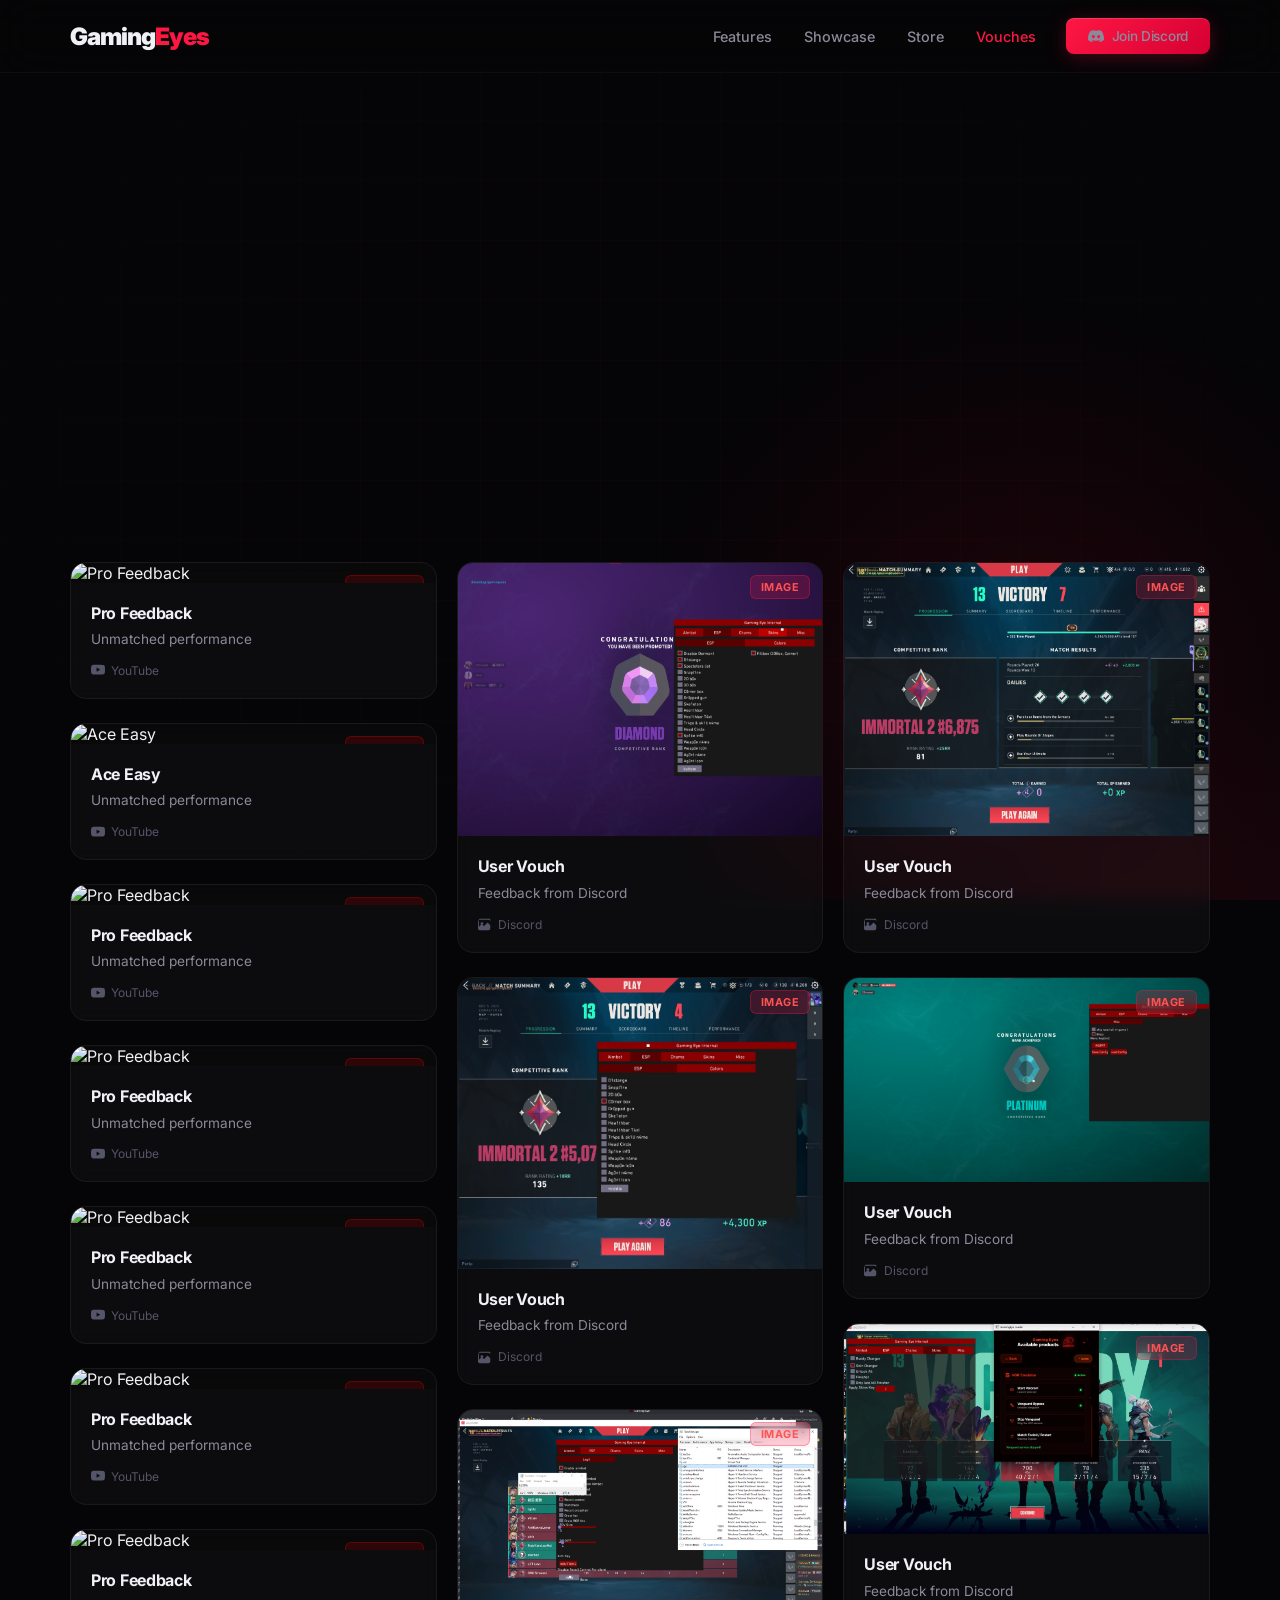
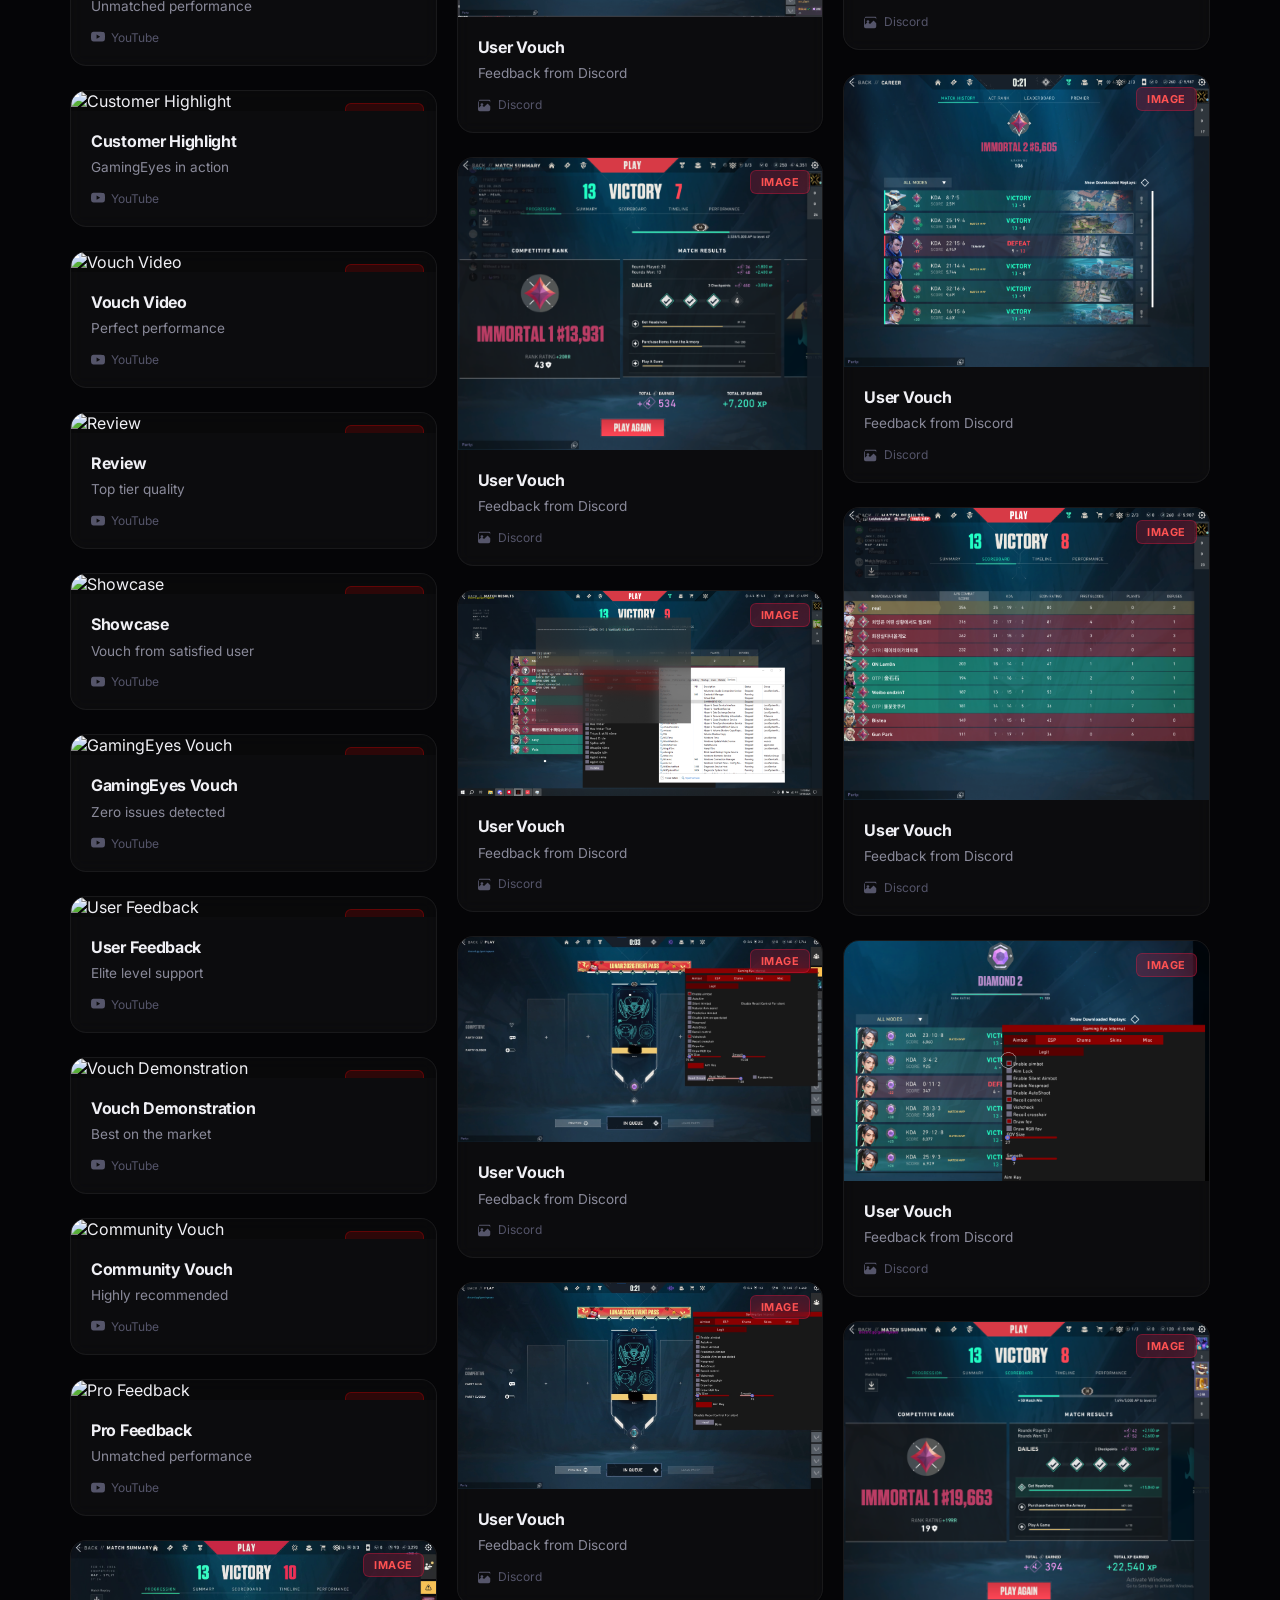
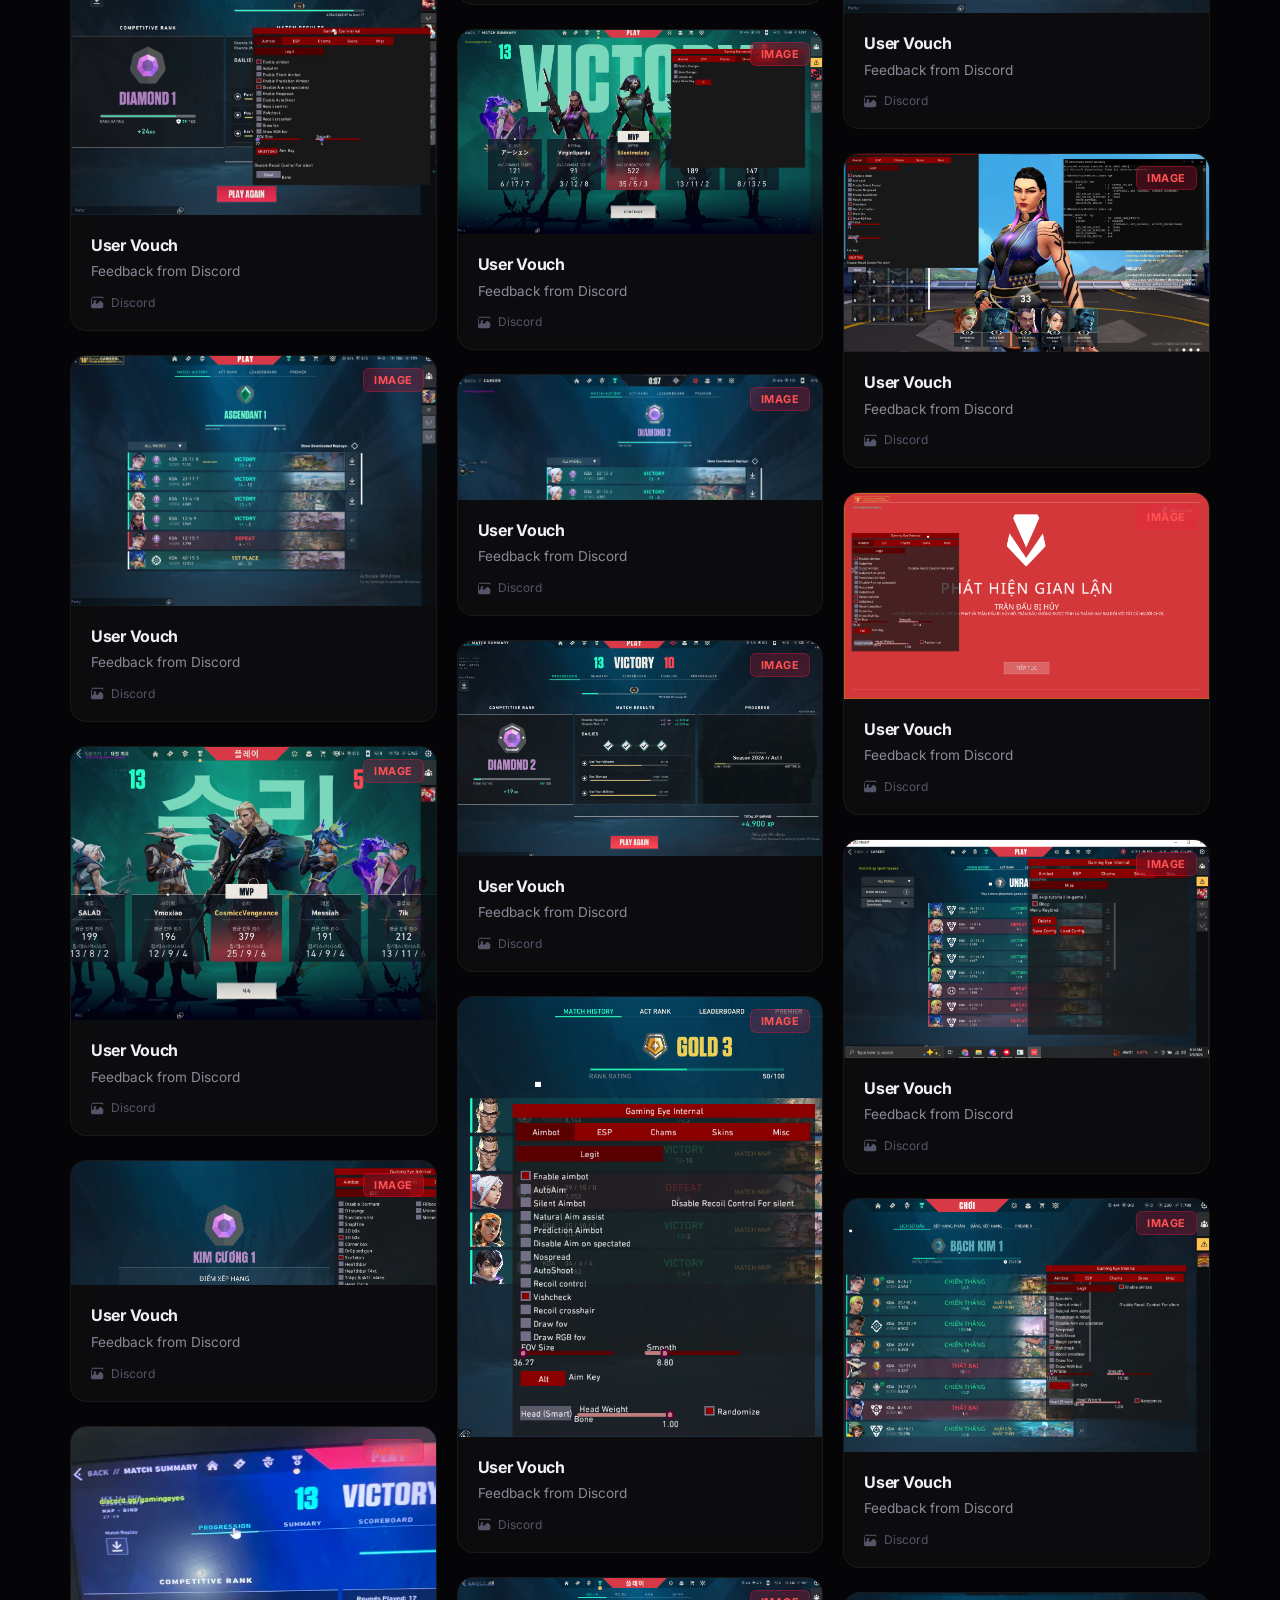
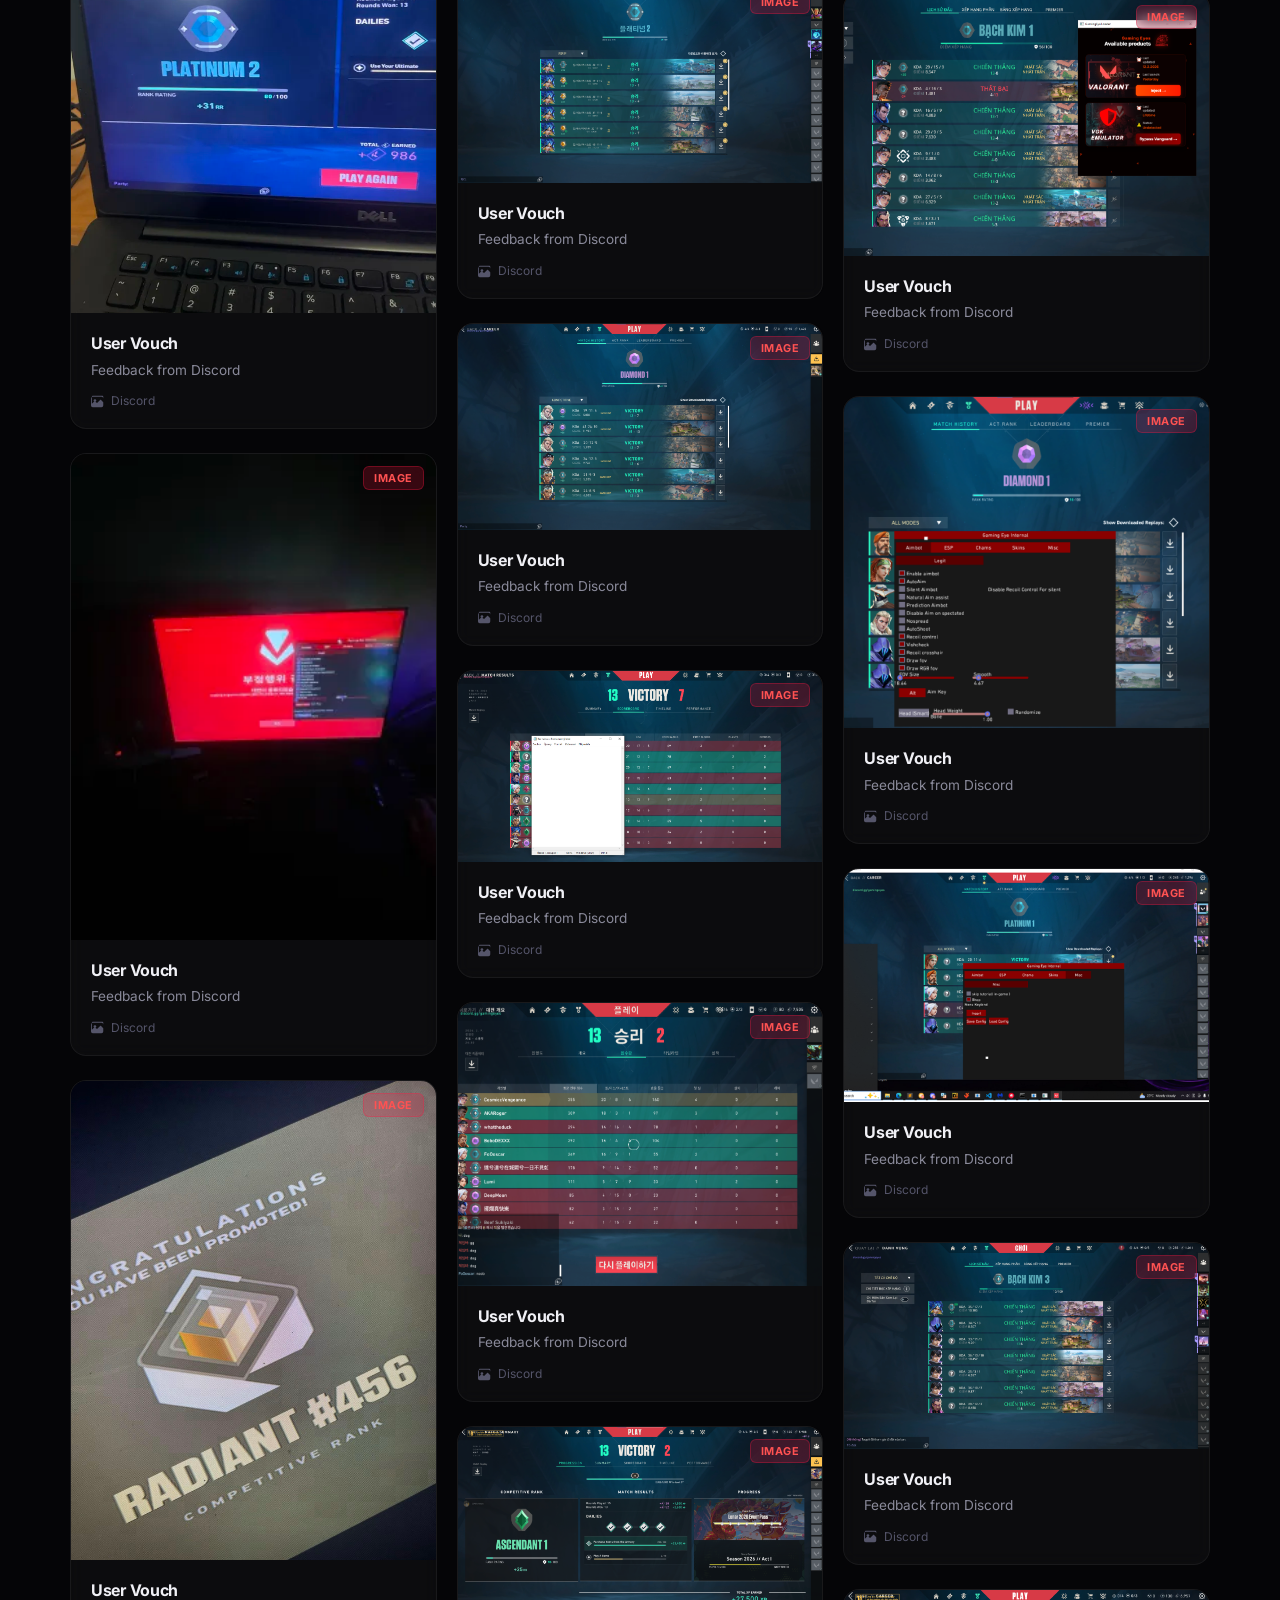
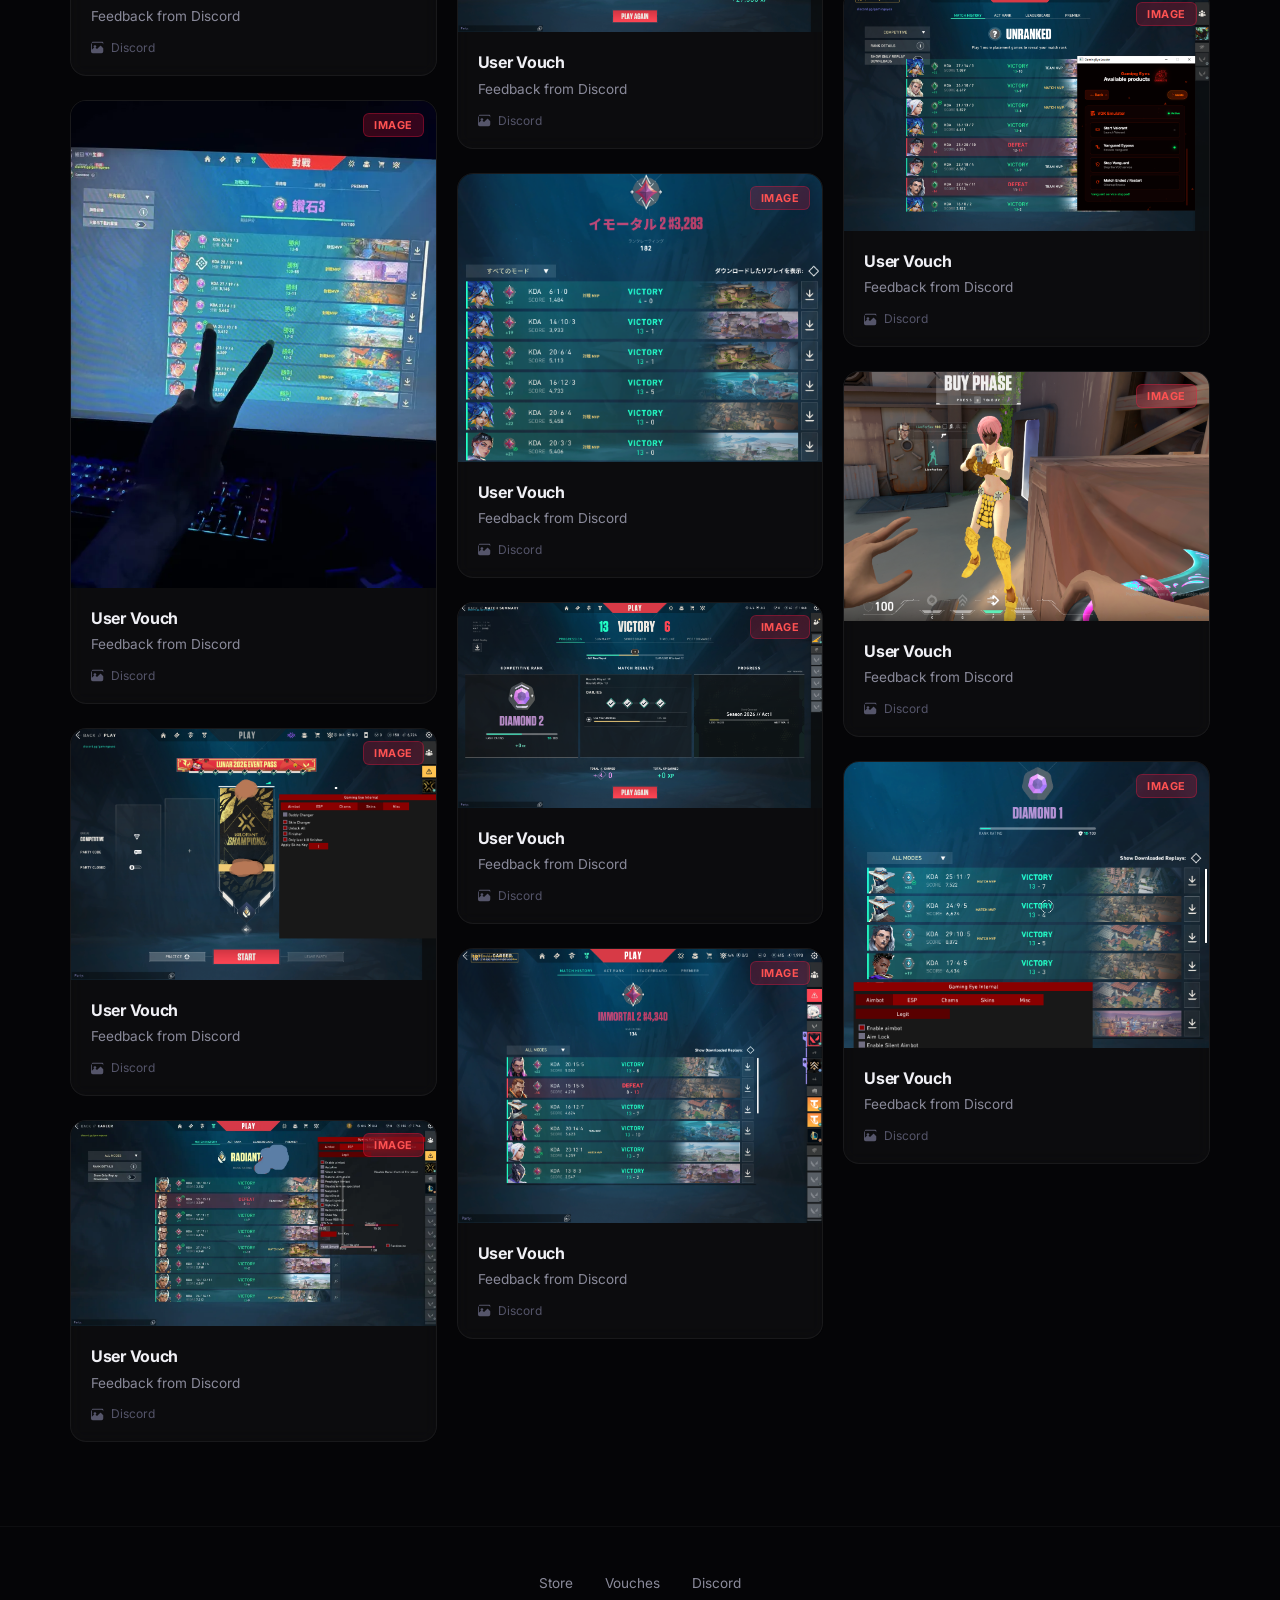
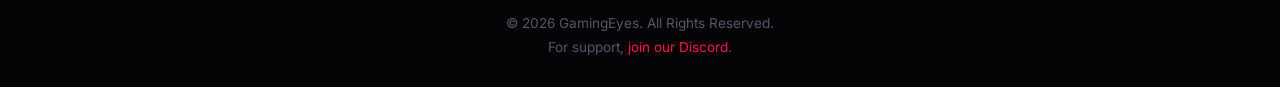
==== vouches/index.html @ ad7b8a0e "s" ====
<!DOCTYPE html>
<html lang="en">
<head>
    <meta charset="UTF-8">
    <meta name="viewport" content="width=device-width, initial-scale=1.0">
    <title>GamingEyes - Vouches & Testimonials</title>
    <meta name="description" content="Real testimonials and vouches from GamingEyes users. See proof from our satisfied community.">
    <link rel="preconnect" href="https://fonts.googleapis.com">
    <link rel="preconnect" href="https://fonts.gstatic.com" crossorigin>
    <link href="https://fonts.googleapis.com/css2?family=Inter:wght@400;500;600;700;800;900&family=JetBrains+Mono:wght@400;700&display=swap" rel="stylesheet">
    <style>
        :root {
            --bg-color: #050507;
            --surface-color: rgba(255, 255, 255, 0.03);
            --surface-solid: #0c0c10;
            --border-color: rgba(255, 30, 60, 0.12);
            --primary-red: #FF1744;
            --primary-red-light: #FF5252;
            --glow-red: rgba(255, 23, 68, 0.3);
            --glow-red-soft: rgba(255, 23, 68, 0.12);
            --grid-red: rgba(255, 23, 68, 0.04);
            --text-color: #F0F0F5;
            --text-muted: #8A8A9A;
            --text-dim: #55556A;
            --font-heading: 'Inter', sans-serif;
            --font-body: 'Inter', sans-serif;
            --font-mono: 'JetBrains Mono', monospace;
        }

        * { margin: 0; padding: 0; box-sizing: border-box; }
        html { scroll-behavior: smooth; }
        body {
            font-family: var(--font-body);
            background-color: var(--bg-color);
            color: var(--text-color);
            overflow-x: hidden;
            position: relative;
            cursor: none;
            -webkit-font-smoothing: antialiased;
        }
        a, button, .btn, .tab-btn { cursor: none; }

        /* ─── Backgrounds ─── */
        .aurora-background {
            position: fixed; top: 0; left: 0; width: 100%; height: 100%;
            z-index: -4; overflow: hidden;
        }
        .aurora-background::before {
            content: ''; position: absolute; width: 120vmax; height: 120vmax;
            top: 50%; left: 50%;
            background: radial-gradient(circle, var(--glow-red) 0%, transparent 50%);
            border-radius: 50%;
            animation: move-aurora 50s cubic-bezier(0.45, 0, 0.55, 1) infinite alternate;
            opacity: 0.5;
        }
        .aurora-background::after {
            content: ''; position: absolute; width: 80vmax; height: 80vmax;
            top: 20%; right: -20%;
            background: radial-gradient(circle, rgba(180, 0, 30, 0.15) 0%, transparent 55%);
            border-radius: 50%;
            animation: move-aurora-2 60s cubic-bezier(0.45, 0, 0.55, 1) infinite alternate-reverse;
        }
        @keyframes move-aurora {
            0% { transform: translate(-30%, -70%) scale(1.1); }
            50% { transform: translate(-70%, -30%) scale(1); }
            100% { transform: translate(-40%, -80%) scale(1.2); }
        }
        @keyframes move-aurora-2 {
            0% { transform: translate(10%, -20%) scale(1); }
            50% { transform: translate(-20%, 10%) scale(1.15); }
            100% { transform: translate(5%, -30%) scale(0.95); }
        }
        .grid-background {
            position: fixed; top: 0; left: 0; width: 100%; height: 100%;
            z-index: -3;
            background-image:
                linear-gradient(to right, var(--grid-red) 1px, transparent 1px),
                linear-gradient(to bottom, var(--grid-red) 1px, transparent 1px);
            background-size: 60px 60px;
            mask-image: radial-gradient(ellipse 70% 70% at 50% 50%, black 30%, transparent 100%);
            -webkit-mask-image: radial-gradient(ellipse 70% 70% at 50% 50%, black 30%, transparent 100%);
        }
        #cursor-canvas {
            position: fixed; top: 0; left: 0; width: 100%; height: 100%;
            z-index: 30000; pointer-events: none;
        }

        /* ─── Layout ─── */
        .container { width: 90%; max-width: 1140px; margin: 0 auto; position: relative; z-index: 2; }
        .section { padding: 80px 0; }
        .animate-on-scroll { opacity: 0; transform: translateY(25px); transition: opacity 0.6s ease, transform 0.6s ease; }
        .animate-on-scroll.is-visible { opacity: 1; transform: translateY(0); }

        /* ─── Buttons ─── */
        .btn {
            display: inline-flex; align-items: center; gap: 8px;
            padding: 13px 32px; border-radius: 10px; font-weight: 700;
            text-decoration: none; transition: all 0.3s cubic-bezier(0.25, 0.8, 0.25, 1);
            border: none; font-size: 0.95rem; font-family: var(--font-heading);
            letter-spacing: -0.3px;
            position: relative; z-index: 10;
        }
        .btn-primary {
            background: linear-gradient(135deg, var(--primary-red) 0%, #D50032 100%);
            color: #fff;
            box-shadow: 0 4px 20px rgba(255, 23, 68, 0.25), inset 0 1px 0 rgba(255,255,255,0.15);
        }
        .btn-primary:hover {
            transform: translateY(-2px);
            box-shadow: 0 8px 35px rgba(255, 23, 68, 0.4), inset 0 1px 0 rgba(255,255,255,0.15);
        }

        /* ─── Header ─── */
        .main-header {
            padding: 18px 0; position: sticky; top: 0; width: 100%; z-index: 1001;
            background: rgba(5, 5, 7, 0.6);
            backdrop-filter: blur(20px); -webkit-backdrop-filter: blur(20px);
            border-bottom: 1px solid rgba(255, 255, 255, 0.04);
        }
        .main-header .container { display: flex; justify-content: space-between; align-items: center; }
        .logo {
            font-family: var(--font-heading); font-size: 1.5rem; font-weight: 900;
            text-decoration: none; color: var(--text-color); letter-spacing: -1px;
            position: relative;
        }
        .logo span.accent { color: var(--primary-red); }
        .logo .glitch-overlay {
            position: absolute; top: 0; left: 0;
            text-shadow: -2px 0 var(--primary-red), 2px 0 #FF6B6B;
            clip-path: inset(50% 0 50% 0);
            animation: glitch 4s infinite linear alternate-reverse;
        }
        @keyframes glitch {
            0%, 100% { clip-path: inset(50% 0 50% 0); }
            5% { clip-path: inset(10% 0 85% 0); }
            10% { clip-path: inset(70% 0 10% 0); }
            15% { clip-path: inset(90% 0 5% 0); }
            20% { clip-path: inset(40% 0 40% 0); }
            25% { clip-path: inset(50% 0 50% 0); }
        }
        .main-nav { display: flex; align-items: center; gap: 0.25rem; }
        .main-nav a {
            color: var(--text-muted); text-decoration: none; font-weight: 500;
            transition: color 0.25s; padding: 8px 14px; border-radius: 8px;
            font-size: 0.9rem;
        }
        .main-nav a:hover { color: var(--text-color); }
        .main-nav a.active { color: var(--primary-red); }
        .main-nav .btn-primary { margin-left: 0.75rem; padding: 10px 22px; font-size: 0.85rem; }

        /* ─── Page Hero ─── */
        .page-hero {
            text-align: center; padding: 120px 0 40px 0;
        }
        .page-hero h1 {
            font-family: var(--font-heading);
            font-size: clamp(2.2rem, 5vw, 3.5rem);
            font-weight: 900; letter-spacing: -2px; margin-bottom: 1rem;
        }
        .page-hero h1 .gradient-text {
            background: linear-gradient(135deg, #FF1744 0%, #FF6B6B 40%, #FF1744 80%);
            -webkit-background-clip: text; background-clip: text;
            -webkit-text-fill-color: transparent;
            background-size: 200% auto;
            animation: gradient-shift 4s ease infinite;
        }
        @keyframes gradient-shift {
            0%, 100% { background-position: 0% center; }
            50% { background-position: 100% center; }
        }
        .page-hero p { color: var(--text-muted); font-size: 1.1rem; max-width: 500px; margin: 0 auto; line-height: 1.7; }

        .vouch-stats {
            display: flex; justify-content: center; gap: 3rem; margin-top: 2.5rem;
        }
        .vouch-stat {
            text-align: center;
        }
        .vouch-stat .number {
            font-family: var(--font-heading); font-size: 2rem; font-weight: 900;
            background: linear-gradient(135deg, var(--primary-red), var(--primary-red-light));
            -webkit-background-clip: text; background-clip: text;
            -webkit-text-fill-color: transparent;
        }
        .vouch-stat .label { font-size: 0.8rem; color: var(--text-dim); text-transform: uppercase; letter-spacing: 1px; margin-top: 4px; }

        /* ─── Filter Tabs ─── */
        .filter-bar {
            display: flex; justify-content: center; gap: 0.5rem; margin-bottom: 3rem;
            flex-wrap: wrap;
        }
        .tab-btn {
            padding: 10px 24px; border-radius: 10px; border: 1px solid rgba(255, 255, 255, 0.06);
            background: var(--surface-color);
            color: var(--text-muted); font-weight: 600; font-size: 0.88rem;
            font-family: var(--font-heading); letter-spacing: -0.3px;
            transition: all 0.25s ease;
            backdrop-filter: blur(8px); -webkit-backdrop-filter: blur(8px);
        }
        .tab-btn:hover {
            border-color: rgba(255, 23, 68, 0.2);
            color: var(--text-color);
        }
        .tab-btn.active {
            background: rgba(255, 23, 68, 0.1);
            border-color: rgba(255, 23, 68, 0.35);
            color: var(--primary-red);
            box-shadow: 0 0 20px var(--glow-red-soft);
        }

        /* ─── Vouches Grid ─── */
        .vouches-grid {
            column-count: 3;
            column-gap: 1.25rem;
        }
        .vouch-card {
            break-inside: avoid;
            margin-bottom: 1.25rem;
            background: var(--surface-color);
            border: 1px solid rgba(255, 255, 255, 0.05);
            border-radius: 16px; overflow: hidden;
            backdrop-filter: blur(8px); -webkit-backdrop-filter: blur(8px);
            transition: all 0.35s ease;
            display: inline-block;
            width: 100%;
        }
        .vouch-card.hidden {
            display: none;
        }
        .vouch-card:hover {
            transform: translateY(-4px);
            border-color: rgba(255, 23, 68, 0.2);
            box-shadow: 0 20px 60px rgba(0, 0, 0, 0.4), 0 0 30px var(--glow-red-soft);
        }
        @keyframes card-in {
            from { opacity: 0; transform: translateY(20px) scale(0.97); }
            to { opacity: 1; transform: translateY(0) scale(1); }
        }

        .vouch-media {
            position: relative; overflow: hidden;
            background: rgba(0, 0, 0, 0.3);
        }
        .vouch-media img {
            width: 100%; height: auto; object-fit: cover; display: block;
            transition: transform 0.4s ease;
        }
        .vouch-card:hover .vouch-media img { transform: scale(1.05); }
        .vouch-media .play-overlay {
            position: absolute; top: 0; left: 0; right: 0; bottom: 0;
            display: flex; align-items: center; justify-content: center;
            background: rgba(0, 0, 0, 0.4); opacity: 0;
            transition: opacity 0.3s ease;
        }
        .vouch-card:hover .play-overlay { opacity: 1; }
        .play-overlay svg { width: 48px; height: 48px; fill: white; filter: drop-shadow(0 2px 8px rgba(0,0,0,0.5)); }
        .vouch-media iframe {
            width: 100%; aspect-ratio: 16 / 9; border: none; display: block;
        }

        .vouch-badge {
            position: absolute; top: 12px; right: 12px;
            padding: 4px 10px; border-radius: 6px;
            font-size: 0.68rem; font-weight: 700; text-transform: uppercase;
            letter-spacing: 0.5px;
            backdrop-filter: blur(8px); -webkit-backdrop-filter: blur(8px);
        }
        .vouch-badge.image-badge { background: rgba(255, 23, 68, 0.2); color: var(--primary-red-light); border: 1px solid rgba(255, 23, 68, 0.3); }
        .vouch-badge.video-badge { background: rgba(88, 101, 242, 0.2); color: #818CF8; border: 1px solid rgba(88, 101, 242, 0.3); }
        .vouch-badge.youtube-badge { background: rgba(255, 0, 0, 0.15); color: #FF4444; border: 1px solid rgba(255, 0, 0, 0.25); }

        .vouch-info {
            padding: 1.25rem;
        }
        .vouch-info h3 { font-family: var(--font-heading); font-size: 1rem; font-weight: 700; margin-bottom: 0.4rem; letter-spacing: -0.3px; }
        .vouch-info p { color: var(--text-muted); font-size: 0.85rem; line-height: 1.6; }
        .vouch-source {
            display: flex; align-items: center; gap: 6px; margin-top: 0.75rem;
            font-size: 0.75rem; color: var(--text-dim);
        }
        .vouch-source svg { width: 14px; height: 14px; }

        /* ─── Lightbox ─── */
        .lightbox {
            position: fixed; top: 0; left: 0; right: 0; bottom: 0;
            z-index: 20000; display: none; align-items: center; justify-content: center;
            background: rgba(0, 0, 0, 0.92);
            backdrop-filter: blur(20px); -webkit-backdrop-filter: blur(20px);
            animation: lightbox-in 0.3s ease;
        }
        .lightbox.active { display: flex; }
        @keyframes lightbox-in { from { opacity: 0; } to { opacity: 1; } }
        .lightbox-content {
            max-width: 90vw; max-height: 85vh; position: relative;
            border-radius: 12px; overflow: hidden;
            box-shadow: 0 30px 100px rgba(0, 0, 0, 0.6);
        }
        .lightbox-content img { max-width: 90vw; max-height: 85vh; object-fit: contain; display: block; }
        .lightbox-content iframe { width: 80vw; height: 45vw; max-height: 80vh; border: none; display: block; }
        .lightbox-close {
            position: fixed; top: 24px; right: 32px;
            width: 44px; height: 44px; border-radius: 50%;
            background: rgba(255, 255, 255, 0.08); border: 1px solid rgba(255, 255, 255, 0.1);
            display: flex; align-items: center; justify-content: center;
            transition: all 0.25s ease; z-index: 20001;
        }
        .lightbox-close:hover { background: rgba(255, 23, 68, 0.15); border-color: rgba(255, 23, 68, 0.3); }
        .lightbox-close svg { width: 18px; height: 18px; stroke: white; stroke-width: 2; fill: none; }

        /* ─── Footer ─── */
        .main-footer {
            padding: 3rem 0 2rem 0; text-align: center;
            border-top: 1px solid rgba(255, 255, 255, 0.04); margin-top: 60px;
        }
        .main-footer p { color: var(--text-dim); font-size: 0.85rem; }
        .main-footer a { color: var(--primary-red); text-decoration: none; transition: color 0.2s; }
        .main-footer a:hover { color: var(--primary-red-light); }
        .footer-links { display: flex; justify-content: center; gap: 2rem; margin-bottom: 1.5rem; }
        .footer-links a { color: var(--text-muted); font-size: 0.85rem; }

        /* ─── Responsive ─── */
        @media (max-width: 900px) {
            .vouches-grid { column-count: 2; }
        }
        @media (max-width: 640px) {
            body { cursor: auto; }
            a, button, .btn, .tab-btn { cursor: auto; }
            #cursor-canvas { display: none; }
            .vouches-grid { column-count: 1; }
            .main-nav { display: none; }
            .page-hero { padding: 80px 0 30px 0; }
            .vouch-stats { gap: 1.5rem; }
            .lightbox-content iframe { width: 95vw; height: 55vw; }
        }

        /* ─── Scroll Progress Bar ─── */
        .scroll-progress {
            position: fixed;
            top: 0; left: 0;
            width: 0%;
            height: 3px;
            background: linear-gradient(90deg, var(--primary-red), #FF6B6B, var(--primary-red));
            background-size: 200% 100%;
            animation: progress-glow 3s ease infinite;
            z-index: 10002;
            box-shadow: 0 0 15px var(--glow-red), 0 0 5px var(--primary-red);
            pointer-events: none;
        }
        @keyframes progress-glow {
            0%, 100% { background-position: 0% 50%; }
            50% { background-position: 100% 50%; }
        }
    </style>
</head>
<body>

    <div class="scroll-progress" id="scrollProgress"></div>

    <div class="aurora-background"></div>
    <div class="grid-background"></div>
    <canvas id="cursor-canvas"></canvas>

    <header class="main-header">
        <div class="container">
            <a href="/" class="logo">
                Gaming<span class="accent">Eyes</span>
                <span class="glitch-overlay">Gaming<span class="accent">Eyes</span></span>
            </a>
            <nav class="main-nav">
                <a href="/#features">Features</a>
                <a href="/#showcase">Showcase</a>
                <a href="/#store">Store</a>
                <a href="/vouches" class="active">Vouches</a>
                <a href="https://discord.gg/gamingeyes" target="_blank" class="btn btn-primary">
                    <svg xmlns="http://www.w3.org/2000/svg" width="16" height="16" fill="currentColor" viewBox="0 0 16 16"><path d="M13.545 2.907a13.2 13.2 0 0 0-3.257-1.011.05.05 0 0 0-.052.025c-.141.25-.297.577-.406.833a12.2 12.2 0 0 0-3.658 0 8 8 0 0 0-.412-.833.05.05 0 0 0-.052-.025c-1.125.194-2.22.534-3.257 1.011a.04.04 0 0 0-.021.018C.356 6.024-.213 9.047.066 12.032q.003.022.021.037a13.3 13.3 0 0 0 3.995 2.02.05.05 0 0 0 .056-.019q.463-.63.818-1.329a.05.05 0 0 0-.01-.059.05.05 0 0 0-.018-.011 8.8 8.8 0 0 1-1.248-.595.05.05 0 0 1-.02-.066.05.05 0 0 1 .015-.019c.084-.063.168-.129.248-.195a.05.05 0 0 1 .051-.007c2.619 1.196 5.454 1.196 8.041 0a.05.05 0 0 1 .053.007c.08.066.164.132.248.195a.05.05 0 0 1-.004.085 8.3 8.3 0 0 1-1.249.594.05.05 0 0 0-.03.03.05.05 0 0 0 .003.041c.24.465.515.909.817 1.329a.05.05 0 0 0 .056.019 13.2 13.2 0 0 0 4.001-2.02.05.05 0 0 0 .021-.037c.334-3.451-.559-6.449-2.366-9.106a.03.03 0 0 0-.02-.019m-8.198 7.307c-.789 0-1.438-.724-1.438-1.612s.637-1.613 1.438-1.613c.807 0 1.45.73 1.438 1.613 0 .888-.637 1.612-1.438 1.612m5.316 0c-.788 0-1.438-.724-1.438-1.612s.637-1.613 1.438-1.613c.807 0 1.451.73 1.438 1.613 0 .888-.631 1.612-1.438 1.612"/></svg>
                    Join Discord
                </a>
            </nav>
        </div>
    </header>

    <main>
        <div class="container">
            <!-- PAGE HERO -->
            <section class="page-hero animate-on-scroll">
                <h1>Real <span class="gradient-text">Vouches</span></h1>
                <p>Don't just take our word for it. See what our users are saying — real proof from real players.</p>
                <div class="vouch-stats">
                    <div class="vouch-stat">
                        <div class="number" id="vouchCount">0</div>
                        <div class="label">Total Vouches</div>
                    </div>
                    <div class="vouch-stat">
                        <div class="number">⭐ 5.0</div>
                        <div class="label">Rating</div>
                    </div>
                    <div class="vouch-stat">
                        <div class="number">100%</div>
                        <div class="label">Satisfaction</div>
                    </div>
                </div>
            </section>

            <!-- FILTER TABS -->
            <div class="filter-bar animate-on-scroll">
                <button class="tab-btn active" data-filter="all">All</button>
                <button class="tab-btn" data-filter="image">Images</button>
                <button class="tab-btn" data-filter="video">Videos</button>
            </div>

            <!-- VOUCHES GRID -->
            <div class="vouches-grid" id="vouchesGrid"></div>
        </div>
    </main>

    <!-- LIGHTBOX -->
    <div class="lightbox" id="lightbox">
        <button class="lightbox-close" id="lightboxClose">
            <svg viewBox="0 0 24 24"><line x1="18" y1="6" x2="6" y2="18"/><line x1="6" y1="6" x2="18" y2="18"/></svg>
        </button>
        <div class="lightbox-content" id="lightboxContent"></div>
    </div>

    <footer class="main-footer">
        <div class="container">
            <div class="footer-links">
                <a href="https://gamingeyes.sellhub.cx/" target="_blank">Store</a>
                <a href="/vouches">Vouches</a>
                <a href="https://discord.gg/gamingeyes" target="_blank">Discord</a>
            </div>
            <p>&copy; 2026 GamingEyes. All Rights Reserved.</p>
            <p style="margin-top: 0.5rem;">For support, <a href="https://discord.gg/gamingeyes" target="_blank">join our Discord</a>.</p>
        </div>
    </footer>

    <script src="https://cdnjs.cloudflare.com/ajax/libs/gsap/3.12.5/gsap.min.js"></script>
    <script src="https://cdnjs.cloudflare.com/ajax/libs/gsap/3.12.5/ScrollTrigger.min.js"></script>

    <script>
        // Clean URL: redirect /index.html to /
        if (window.location.pathname.endsWith('/index.html')) {
            window.location.replace(window.location.pathname.replace('/index.html', '/') + window.location.hash);
        }

        const VOUCHES = [
            // ── YouTube videos ──
               { type: "youtube", title: "Pro Feedback", description: "Unmatched performance", src: "xX0FHQZUcOg", source: "YouTube" },
               { type: "youtube", title: "Ace Easy", description: "Unmatched performance", src: "h_6STFMO2rs", source: "YouTube" },
               { type: "youtube", title: "Pro Feedback", description: "Unmatched performance", src: "d5j-fjiRFsc", source: "YouTube" },
               { type: "youtube", title: "Pro Feedback", description: "Unmatched performance", src: "eAiOyIje1CI", source: "YouTube" },
               { type: "youtube", title: "Pro Feedback", description: "Unmatched performance", src: "3kQPD5FCEzk", source: "YouTube" },
               { type: "youtube", title: "Pro Feedback", description: "Unmatched performance", src: "GGRKFEYVtiA", source: "YouTube" },
               { type: "youtube", title: "Pro Feedback", description: "Unmatched performance", src: "kdnKZKqHddA", source: "YouTube" },
            { type: "youtube", title: "Customer Highlight", description: "GamingEyes in action", src: "AE7Obn7p63k", source: "YouTube" },
            { type: "youtube", title: "Vouch Video", description: "Perfect performance", src: "pGijNXS3LeA", source: "YouTube" },
            { type: "youtube", title: "Review", description: "Top tier quality", src: "GCR1nKU7bQY", source: "YouTube" },
            { type: "youtube", title: "Showcase", description: "Vouch from satisfied user", src: "7UOpXCf5SZg", source: "YouTube" },
            { type: "youtube", title: "GamingEyes Vouch", description: "Zero issues detected", src: "rOnjRa49ggw", source: "YouTube" },
            { type: "youtube", title: "User Feedback", description: "Elite level support", src: "XaXhqx5GYUA", source: "YouTube" },
            { type: "youtube", title: "Vouch Demonstration", description: "Best on the market", src: "-B4ho8XggNA", source: "YouTube" },
            { type: "youtube", title: "Community Vouch", description: "Highly recommended", src: "ULgOASfnVyU", source: "YouTube" },
            { type: "youtube", title: "Pro Feedback", description: "Unmatched performance", src: "djHz3OYvXJ4", source: "YouTube" },

            // ── Images ──
            { type: "image", title: "User Vouch", description: "Feedback from Discord", src: "../images/0017.webp", source: "Discord" },
            { type: "image", title: "User Vouch", description: "Feedback from Discord", src: "../images/616528751_910075708345432_8567055646851269476_n.webp", source: "Discord" },
            { type: "image", title: "User Vouch", description: "Feedback from Discord", src: "../images/A0881FC7-1437-4B21-85DA-52E0991DDCC8.webp", source: "Discord" },
            { type: "image", title: "User Vouch", description: "Feedback from Discord", src: "../images/DDA6FD00-D3E5-4ED9-B3C2-BAD6D216B5A1.webp", source: "Discord" },
            { type: "image", title: "User Vouch", description: "Feedback from Discord", src: "../images/IMG_3311.webp", source: "Discord" },
            { type: "image", title: "User Vouch", description: "Feedback from Discord", src: "../images/IMG_3323.webp", source: "Discord" },
            { type: "image", title: "User Vouch", description: "Feedback from Discord", src: "../images/IMG_3813.webp", source: "Discord" },
            { type: "image", title: "User Vouch", description: "Feedback from Discord", src: "../images/IMG_3850.webp", source: "Discord" },
            { type: "image", title: "User Vouch", description: "Feedback from Discord", src: "../images/Screenshot_2_27_2026_7_39_24_PM.webp", source: "Discord" },
            { type: "image", title: "User Vouch", description: "Feedback from Discord", src: "../images/image (1).webp", source: "Discord" },
            { type: "image", title: "User Vouch", description: "Feedback from Discord", src: "../images/image (10).webp", source: "Discord" },
            { type: "image", title: "User Vouch", description: "Feedback from Discord", src: "../images/image (11).webp", source: "Discord" },
            { type: "image", title: "User Vouch", description: "Feedback from Discord", src: "../images/image (12).webp", source: "Discord" },
            { type: "image", title: "User Vouch", description: "Feedback from Discord", src: "../images/image (13).webp", source: "Discord" },
            { type: "image", title: "User Vouch", description: "Feedback from Discord", src: "../images/image (14).webp", source: "Discord" },
            { type: "image", title: "User Vouch", description: "Feedback from Discord", src: "../images/image (15).webp", source: "Discord" },
            { type: "image", title: "User Vouch", description: "Feedback from Discord", src: "../images/image (16).webp", source: "Discord" },
            { type: "image", title: "User Vouch", description: "Feedback from Discord", src: "../images/image (17).webp", source: "Discord" },
            { type: "image", title: "User Vouch", description: "Feedback from Discord", src: "../images/image (18).webp", source: "Discord" },
            { type: "image", title: "User Vouch", description: "Feedback from Discord", src: "../images/image (19).webp", source: "Discord" },
            { type: "image", title: "User Vouch", description: "Feedback from Discord", src: "../images/image (2).webp", source: "Discord" },
            { type: "image", title: "User Vouch", description: "Feedback from Discord", src: "../images/image (20).webp", source: "Discord" },
            { type: "image", title: "User Vouch", description: "Feedback from Discord", src: "../images/image (21).webp", source: "Discord" },
            { type: "image", title: "User Vouch", description: "Feedback from Discord", src: "../images/image (22).webp", source: "Discord" },
            { type: "image", title: "User Vouch", description: "Feedback from Discord", src: "../images/image (23).webp", source: "Discord" },
            { type: "image", title: "User Vouch", description: "Feedback from Discord", src: "../images/image (24).webp", source: "Discord" },
            { type: "image", title: "User Vouch", description: "Feedback from Discord", src: "../images/image (25).webp", source: "Discord" },
            { type: "image", title: "User Vouch", description: "Feedback from Discord", src: "../images/image (26).webp", source: "Discord" },
            { type: "image", title: "User Vouch", description: "Feedback from Discord", src: "../images/image (27).webp", source: "Discord" },
            { type: "image", title: "User Vouch", description: "Feedback from Discord", src: "../images/image (28).webp", source: "Discord" },
            { type: "image", title: "User Vouch", description: "Feedback from Discord", src: "../images/image (29).webp", source: "Discord" },
            { type: "image", title: "User Vouch", description: "Feedback from Discord", src: "../images/image (3).webp", source: "Discord" },
            { type: "image", title: "User Vouch", description: "Feedback from Discord", src: "../images/image (30).webp", source: "Discord" },
            { type: "image", title: "User Vouch", description: "Feedback from Discord", src: "../images/image (31).webp", source: "Discord" },
            { type: "image", title: "User Vouch", description: "Feedback from Discord", src: "../images/image (32).webp", source: "Discord" },
            { type: "image", title: "User Vouch", description: "Feedback from Discord", src: "../images/image (33).webp", source: "Discord" },
            { type: "image", title: "User Vouch", description: "Feedback from Discord", src: "../images/image (34).webp", source: "Discord" },
            { type: "image", title: "User Vouch", description: "Feedback from Discord", src: "../images/image (4).webp", source: "Discord" },
            { type: "image", title: "User Vouch", description: "Feedback from Discord", src: "../images/image (5).webp", source: "Discord" },
            { type: "image", title: "User Vouch", description: "Feedback from Discord", src: "../images/image (6).webp", source: "Discord" },
            { type: "image", title: "User Vouch", description: "Feedback from Discord", src: "../images/image (7).webp", source: "Discord" },
            { type: "image", title: "User Vouch", description: "Feedback from Discord", src: "../images/image (8).webp", source: "Discord" },
            { type: "image", title: "User Vouch", description: "Feedback from Discord", src: "../images/image (9).webp", source: "Discord" },
            { type: "image", title: "User Vouch", description: "Feedback from Discord", src: "../images/image-13.webp", source: "Discord" },
            { type: "image", title: "User Vouch", description: "Feedback from Discord", src: "../images/image-6.webp", source: "Discord" },
            { type: "image", title: "User Vouch", description: "Feedback from Discord", src: "../images/image.webp", source: "Discord" },
            { type: "image", title: "User Vouch", description: "Feedback from Discord", src: "../images/li34bVQ.webp", source: "Discord" },
        ];

        document.addEventListener('DOMContentLoaded', () => {
            const grid = document.getElementById('vouchesGrid');
            const lightbox = document.getElementById('lightbox');
            const lightboxContent = document.getElementById('lightboxContent');
            const lightboxClose = document.getElementById('lightboxClose');
            const vouchCount = document.getElementById('vouchCount');

            // Update count
            vouchCount.textContent = VOUCHES.length;

            // Render vouches
            function renderVouches(filter = 'all') {
                grid.innerHTML = '';
                const filterType = filter === 'video' ? ['streamable', 'youtube'] : 
                                   filter === 'image' ? ['image'] : null;

                VOUCHES.forEach((vouch, index) => {
                    if (filterType && !filterType.includes(vouch.type)) return;

                    const card = document.createElement('div');
                    card.className = 'vouch-card';
                    card.style.animationDelay = `${index * 60}ms`;

                    let mediaHTML = '';
                    let badgeHTML = '';
                    let sourceIcon = '';

                    if (vouch.type === 'image') {
                        badgeHTML = '<span class="vouch-badge image-badge">Image</span>';
                        mediaHTML = `
                            <div class="vouch-media" data-lightbox="image" data-src="${vouch.src}">
                                <img src="${vouch.src}" alt="${vouch.title}" loading="lazy">
                                ${badgeHTML}
                            </div>`;
                        sourceIcon = `<svg xmlns="http://www.w3.org/2000/svg" fill="currentColor" viewBox="0 0 16 16"><path d="M4.502 9a1.5 1.5 0 1 0 0-3 1.5 1.5 0 0 0 0 3"/><path d="M14.002 13a2 2 0 0 1-2 2h-10a2 2 0 0 1-2-2V5A2 2 0 0 1 2 3h10a2 2 0 0 1 2 2v8a2 2 0 0 1-2 2M14 2H2a1 1 0 0 0-1 1v8l2.646-2.354a.5.5 0 0 1 .63-.062l2.66 1.773 3.71-3.71a.5.5 0 0 1 .577-.094L14 9.5V3a1 1 0 0 0-1-1z"/></svg>`;
                    } else if (vouch.type === 'streamable') {
                        badgeHTML = '<span class="vouch-badge video-badge">Streamable</span>';
                        mediaHTML = `
                            <div class="vouch-media" data-lightbox="streamable" data-src="${vouch.src}">
                                <iframe src="https://streamable.com/e/${vouch.src}" allowfullscreen></iframe>
                                ${badgeHTML}
                            </div>`;
                        sourceIcon = `<svg xmlns="http://www.w3.org/2000/svg" fill="currentColor" viewBox="0 0 16 16"><path d="M0 1a1 1 0 0 1 1-1h14a1 1 0 0 1 1 1v14a1 1 0 0 1-1 1H1a1 1 0 0 1-1-1zm4 0v6h8V1zm8 8H4v6h8zM1 1v2h2V1zm2 3H1v2h2zM1 7v2h2V7zm2 3H1v2h2zm-2 3v2h2v-2zM15 1h-2v2h2zm-2 3v2h2V4zm2 3h-2v2h2zm-2 3v2h2v-2zm2 3h-2v2h2z"/></svg>`;
                    } else if (vouch.type === 'youtube') {
                        badgeHTML = '<span class="vouch-badge youtube-badge">YouTube</span>';
                        // FIX 3: Use mqdefault instead of hqdefault to avoid black placeholder thumbnails
                        const thumb = vouch.thumbnail || `https://img.youtube.com/vi/${vouch.src}/mqdefault.jpg`;
                        mediaHTML = `
                            <div class="vouch-media" data-lightbox="youtube" data-src="${vouch.src}">
                                <img src="${thumb}" alt="${vouch.title}" loading="lazy">
                                <div class="play-overlay">
                                    <svg viewBox="0 0 24 24"><path d="M8 5v14l11-7z"/></svg>
                                </div>
                                ${badgeHTML}
                            </div>`;
                        sourceIcon = `<svg xmlns="http://www.w3.org/2000/svg" fill="currentColor" viewBox="0 0 16 16"><path d="M8.051 1.999h.089c.822.003 4.987.033 6.11.335a2.01 2.01 0 0 1 1.415 1.42c.101.38.172.883.22 1.402l.01.104.022.26.008.104c.065.914.073 1.77.074 1.957v.075c-.001.194-.01 1.108-.082 2.06l-.008.105-.009.104c-.05.572-.124 1.14-.235 1.558a2.01 2.01 0 0 1-1.415 1.42c-1.16.312-5.569.334-6.18.335h-.142c-.309 0-1.587-.006-2.927-.052l-.17-.006-.087-.004-.171-.007-.171-.007c-1.11-.049-2.167-.128-2.654-.26a2.01 2.01 0 0 1-1.415-1.419c-.111-.417-.185-.986-.235-1.558L.09 9.82l-.008-.104A31 31 0 0 1 0 7.68v-.123c.002-.215.01-.958.064-1.778l.007-.103.003-.052.008-.104.022-.26.01-.104c.048-.519.119-1.023.22-1.402a2.01 2.01 0 0 1 1.415-1.42c.487-.13 1.544-.21 2.654-.26l.17-.007.172-.006.086-.003.171-.007A100 100 0 0 1 7.858 2zM6.4 5.209v4.818l4.157-2.408z"/></svg>`;
                    }

                    card.innerHTML = `
                        ${mediaHTML}
                        <div class="vouch-info">
                            <h3>${vouch.title}</h3>
                            <p>${vouch.description}</p>
                            <div class="vouch-source">
                                ${sourceIcon}
                                <span>${vouch.source}</span>
                            </div>
                        </div>
                    `;
                    grid.appendChild(card);
                });
            }

            // Filter tabs
            document.querySelectorAll('.tab-btn').forEach(btn => {
                btn.addEventListener('click', () => {
                    document.querySelectorAll('.tab-btn').forEach(b => b.classList.remove('active'));
                    btn.classList.add('active');
                    renderVouches(btn.dataset.filter);
                });
            });

            // Lightbox
            grid.addEventListener('click', (e) => {
                const media = e.target.closest('.vouch-media');
                if (!media) return;

                const type = media.dataset.lightbox;
                const src = media.dataset.src;
                lightboxContent.innerHTML = '';

                if (type === 'image') {
                    lightboxContent.innerHTML = `<img src="${src}" alt="Vouch">`;
                } else if (type === 'streamable') {
                    lightboxContent.innerHTML = `<iframe src="https://streamable.com/e/${src}?autoplay=1" allowfullscreen></iframe>`;
                } else if (type === 'youtube') {
                    // FIX 1: Added mute=0 so autoplay is allowed by browser policy
                    // FIX 2: Added rel=0 to suppress unrelated video suggestions, origin for security
                    lightboxContent.innerHTML = `
                        <iframe src="https://www.youtube.com/embed/${src}?autoplay=1&mute=0&rel=0&origin=${encodeURIComponent(window.location.origin)}" 
                            allow="accelerometer; autoplay; clipboard-write; encrypted-media; gyroscope; picture-in-picture; web-share" 
                            allowfullscreen 
                            referrerpolicy="strict-origin-when-cross-origin">
                        </iframe>`;
                }

                lightbox.classList.add('active');
                document.body.style.overflow = 'hidden';
            });

            function closeLightbox() {
                lightbox.classList.remove('active');
                lightboxContent.innerHTML = '';
                document.body.style.overflow = '';
            }
            lightboxClose.addEventListener('click', closeLightbox);
            lightbox.addEventListener('click', (e) => { if (e.target === lightbox) closeLightbox(); });
            document.addEventListener('keydown', (e) => { if (e.key === 'Escape') closeLightbox(); });

            // Initial render
            renderVouches();

            // ─── Cursor Effect ───
            const cursorCanvas = document.getElementById('cursor-canvas');
            const cursorCtx = cursorCanvas.getContext('2d');
            let mouseX = -200, mouseY = -200;
            let cursorParticles = [];

            function resizeCanvas() {
                cursorCanvas.width = window.innerWidth;
                cursorCanvas.height = window.innerHeight;
            }
            resizeCanvas();

            class CursorParticle {
                constructor() {
                    this.x = mouseX; this.y = mouseY;
                    this.size = Math.random() * 2 + 1;
                    this.speedX = Math.random() * 2 - 1;
                    this.speedY = Math.random() * 2 - 1;
                    this.hue = 350 + Math.random() * 20;
                    this.color = `hsl(${this.hue}, 100%, ${45 + Math.random() * 15}%)`;
                }
                update() { this.x += this.speedX; this.y += this.speedY; if (this.size > 0.2) this.size -= 0.08; }
                draw() {
                    cursorCtx.fillStyle = this.color;
                    cursorCtx.beginPath();
                    cursorCtx.arc(this.x, this.y, this.size, 0, Math.PI * 2);
                    cursorCtx.fill();
                }
            }

            function animateCursor() {
                cursorCtx.clearRect(0, 0, cursorCanvas.width, cursorCanvas.height);

                let gradient = cursorCtx.createRadialGradient(mouseX, mouseY, 0, mouseX, mouseY, 200);
                gradient.addColorStop(0, 'rgba(255, 23, 68, 0.12)');
                gradient.addColorStop(1, 'rgba(255, 23, 68, 0)');
                cursorCtx.fillStyle = gradient;
                cursorCtx.beginPath();
                cursorCtx.arc(mouseX, mouseY, 200, 0, Math.PI * 2);
                cursorCtx.fill();

                cursorCtx.strokeStyle = 'rgba(255, 23, 68, 0.8)';
                cursorCtx.lineWidth = 1.5;
                const s = 10;
                cursorCtx.beginPath();
                cursorCtx.moveTo(mouseX - s, mouseY); cursorCtx.lineTo(mouseX - 4, mouseY);
                cursorCtx.moveTo(mouseX + 4, mouseY); cursorCtx.lineTo(mouseX + s, mouseY);
                cursorCtx.moveTo(mouseX, mouseY - s); cursorCtx.lineTo(mouseX, mouseY - 4);
                cursorCtx.moveTo(mouseX, mouseY + 4); cursorCtx.lineTo(mouseX, mouseY + s);
                cursorCtx.stroke();

                cursorCtx.fillStyle = 'rgba(255, 23, 68, 1)';
                cursorCtx.beginPath();
                cursorCtx.arc(mouseX, mouseY, 2, 0, Math.PI * 2);
                cursorCtx.fill();

                for (let i = 0; i < cursorParticles.length; i++) {
                    cursorParticles[i].update();
                    cursorParticles[i].draw();
                    if (cursorParticles[i].size <= 0.2) { cursorParticles.splice(i, 1); i--; }
                }
                requestAnimationFrame(animateCursor);
            }

            window.addEventListener('resize', resizeCanvas);
            window.addEventListener('mousemove', (e) => {
                mouseX = e.clientX; mouseY = e.clientY;
                if (cursorParticles.length < 40) {
                    for (let i = 0; i < 2; i++) cursorParticles.push(new CursorParticle());
                }
            });
            animateCursor();

            // ─── GSAP Scroll Animations ───
            gsap.registerPlugin(ScrollTrigger);

            gsap.to('.scroll-progress', {
                width: '100%',
                ease: 'none',
                scrollTrigger: {
                    trigger: document.documentElement,
                    start: 'top top',
                    end: 'bottom bottom',
                    scrub: 0.3,
                }
            });

            gsap.from('.main-header', {
                yPercent: -100,
                opacity: 0,
                duration: 0.8,
                ease: 'power3.out',
                delay: 0.2,
            });

            gsap.from('.page-hero h1', {
                opacity: 0, y: 60, skewY: 2,
                duration: 1, ease: 'power4.out', delay: 0.4,
            });
            gsap.from('.page-hero p', {
                opacity: 0, y: 40,
                duration: 0.8, ease: 'power3.out', delay: 0.6,
            });

            gsap.from('.vouch-stat', {
                opacity: 0, y: 50, scale: 0.8,
                stagger: 0.15,
                duration: 0.8,
                ease: 'back.out(1.5)',
                delay: 0.8,
            });

            gsap.from('.filter-bar', {
                opacity: 0, y: 30,
                duration: 0.6, ease: 'power3.out',
                scrollTrigger: {
                    trigger: '.filter-bar',
                    start: 'top 90%',
                    once: true,
                },
            });

            function animateVouchCards() {
                const cards = gsap.utils.toArray('.vouch-card');
                cards.forEach((card, i) => {
                    gsap.fromTo(card,
                        { opacity: 0, y: 60, scale: 0.92 },
                        {
                            opacity: 1, y: 0, scale: 1,
                            duration: 0.7,
                            ease: 'power3.out',
                            scrollTrigger: {
                                trigger: card,
                                start: 'top 92%',
                                once: true,
                            },
                        }
                    );
                });
            }

            setTimeout(animateVouchCards, 100);

            const origRender = renderVouches;
            renderVouches = function() {
                origRender();
                ScrollTrigger.refresh();
                setTimeout(animateVouchCards, 50);
            };

            gsap.from('.main-footer', {
                opacity: 0, y: 40,
                duration: 0.8, ease: 'power3.out',
                scrollTrigger: {
                    trigger: '.main-footer',
                    start: 'top 95%',
                    once: true,
                },
            });
        });
    </script>
</body>
</html>
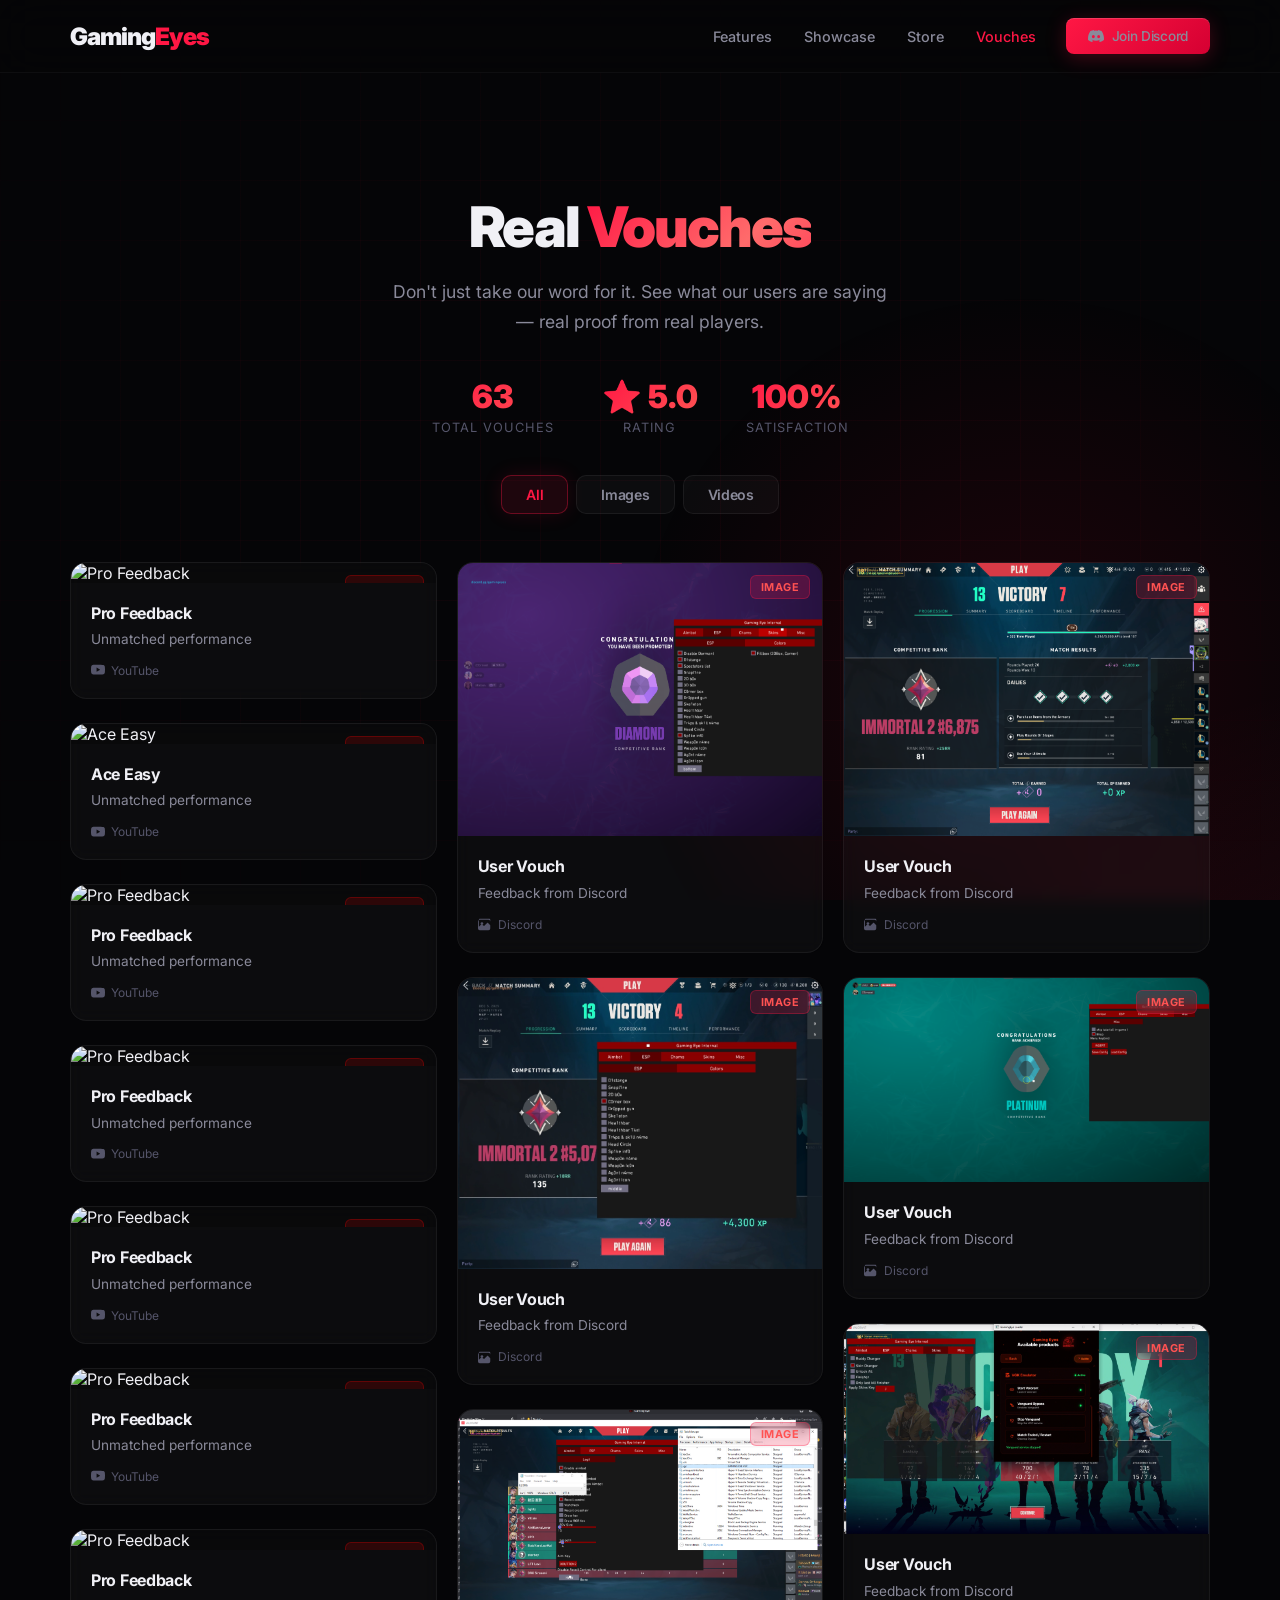
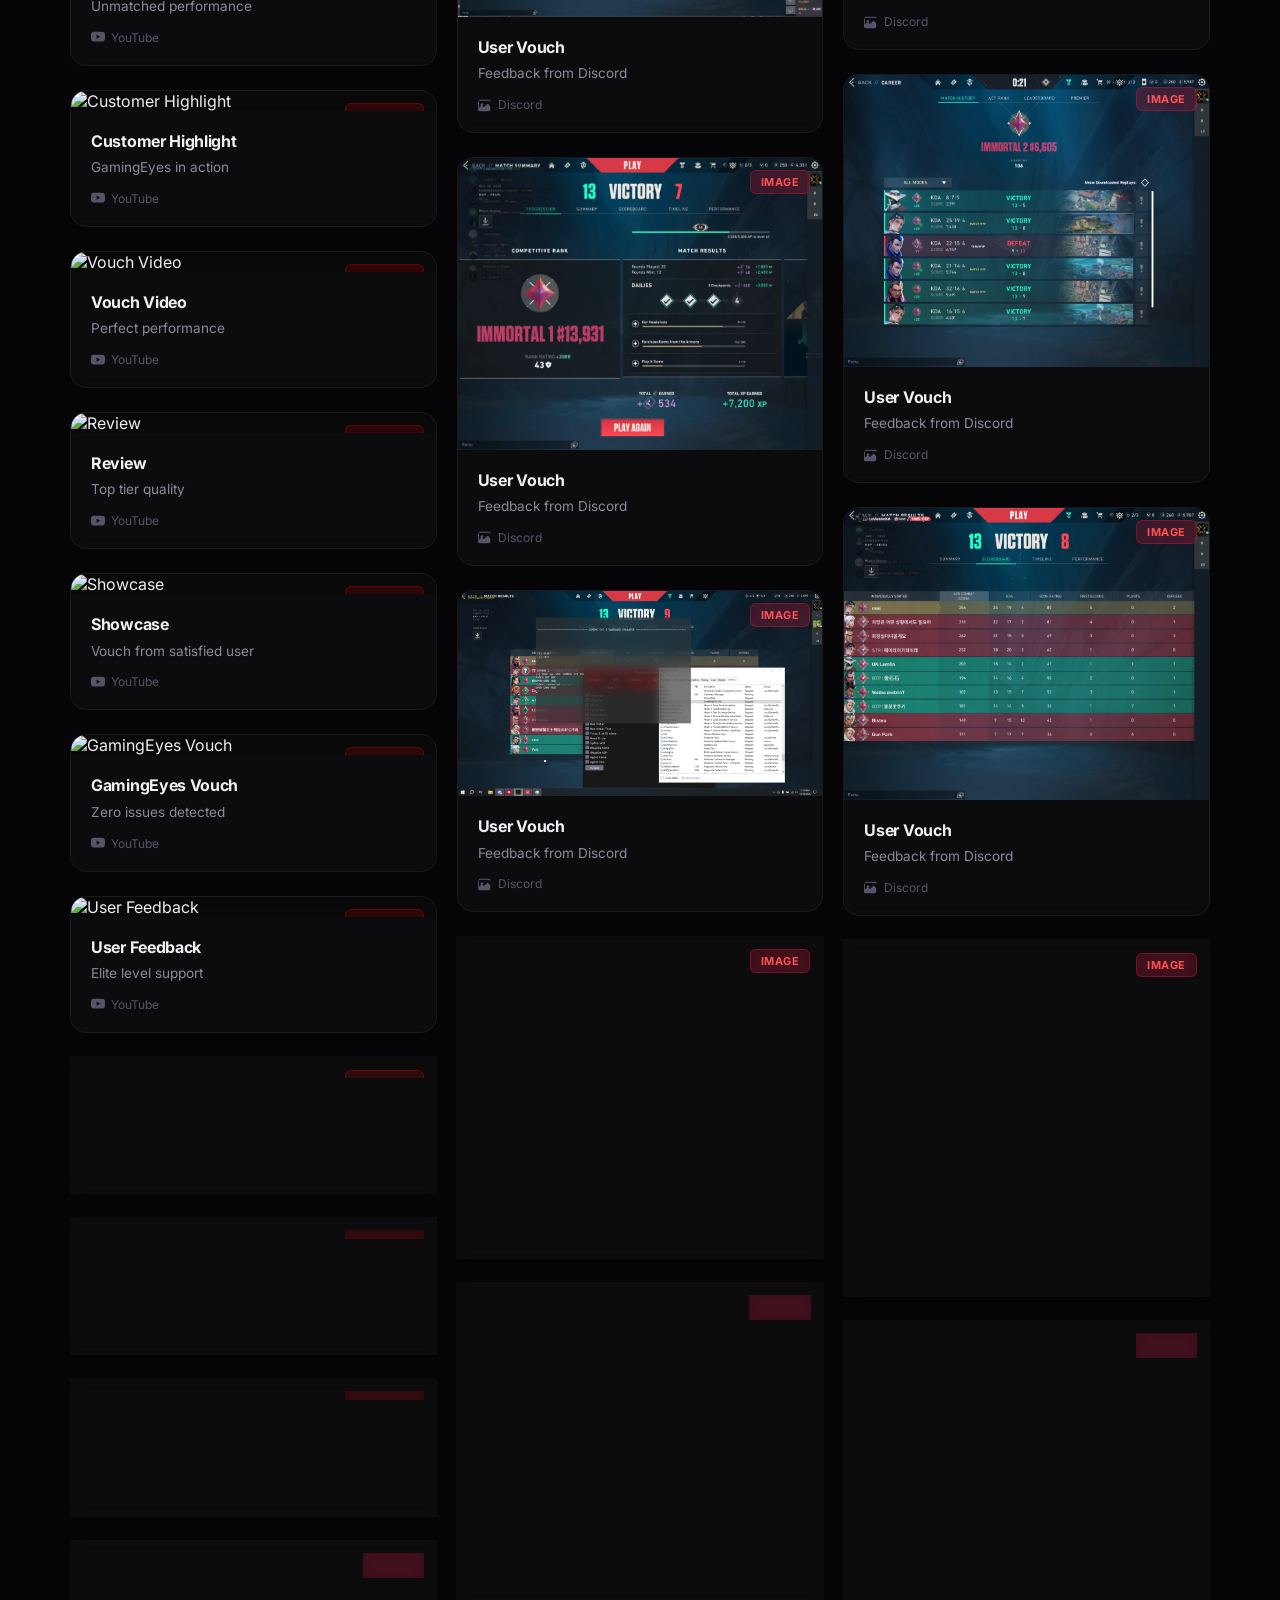
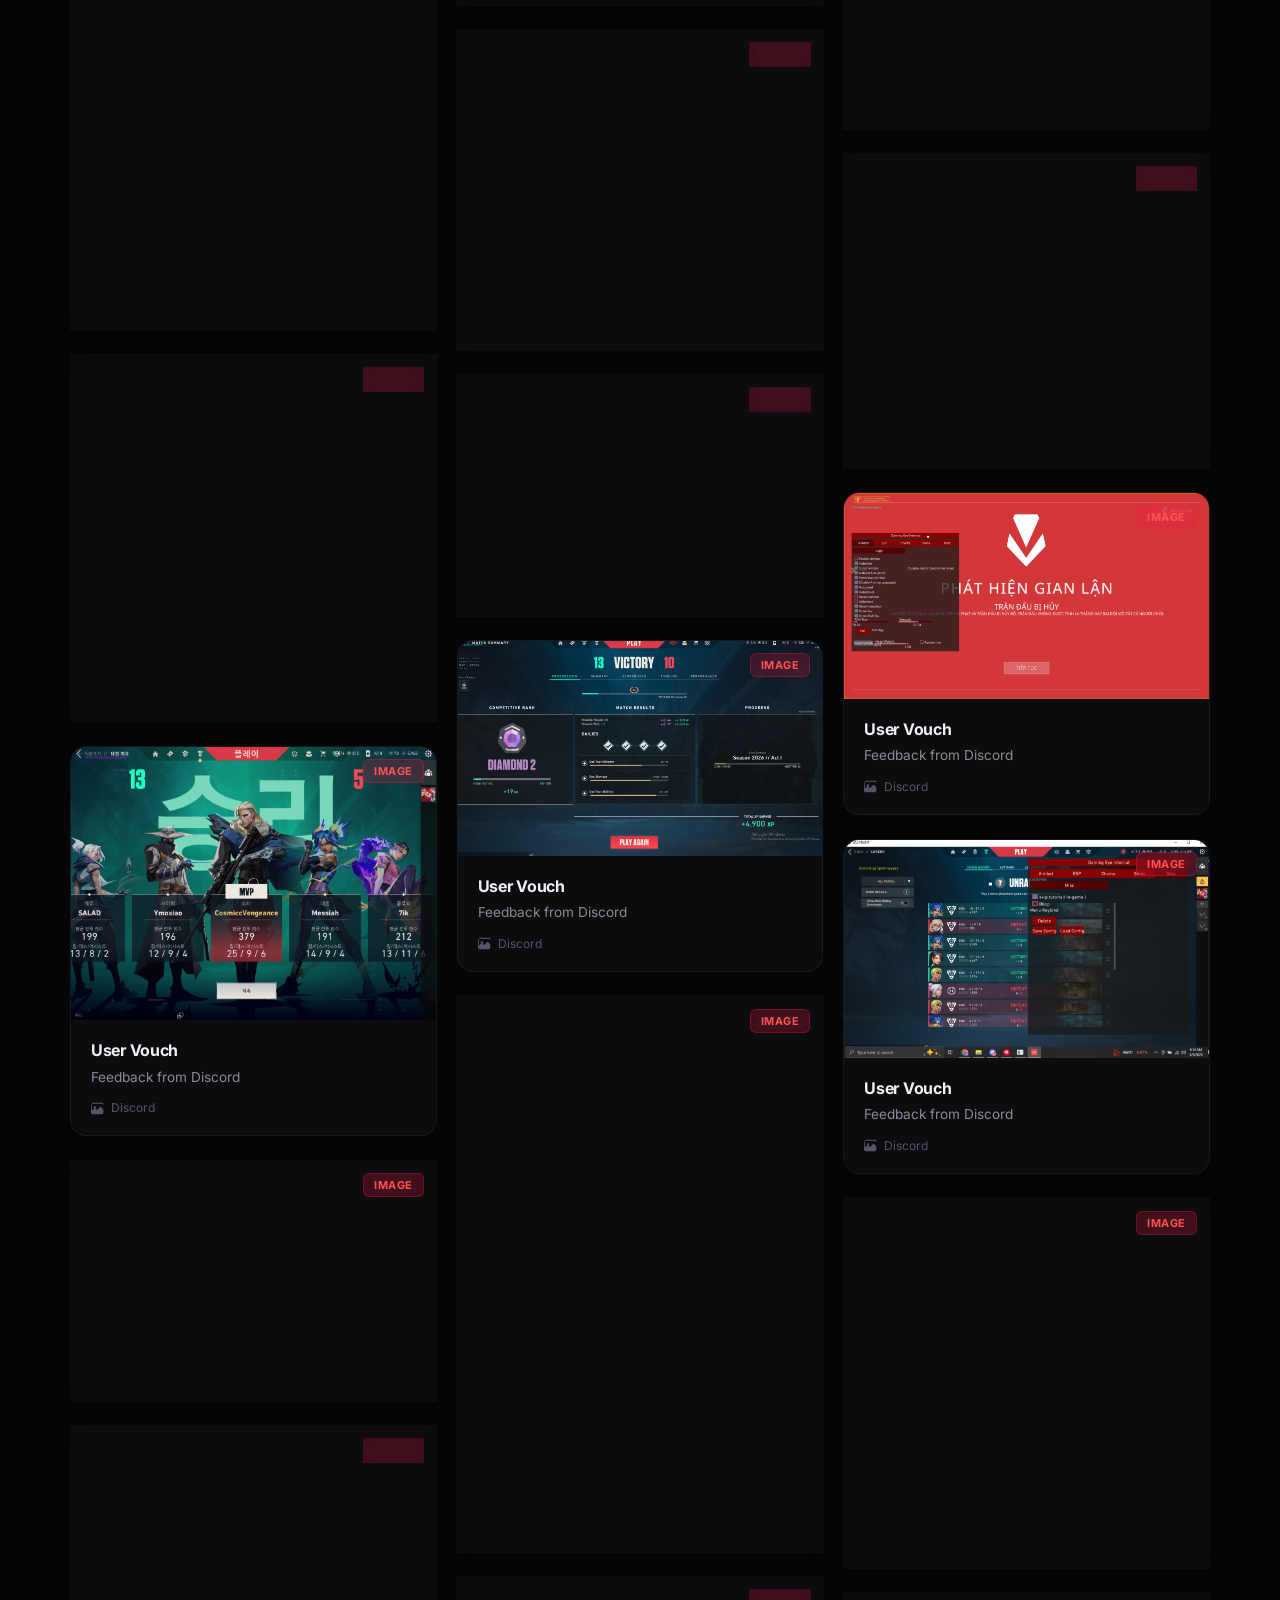
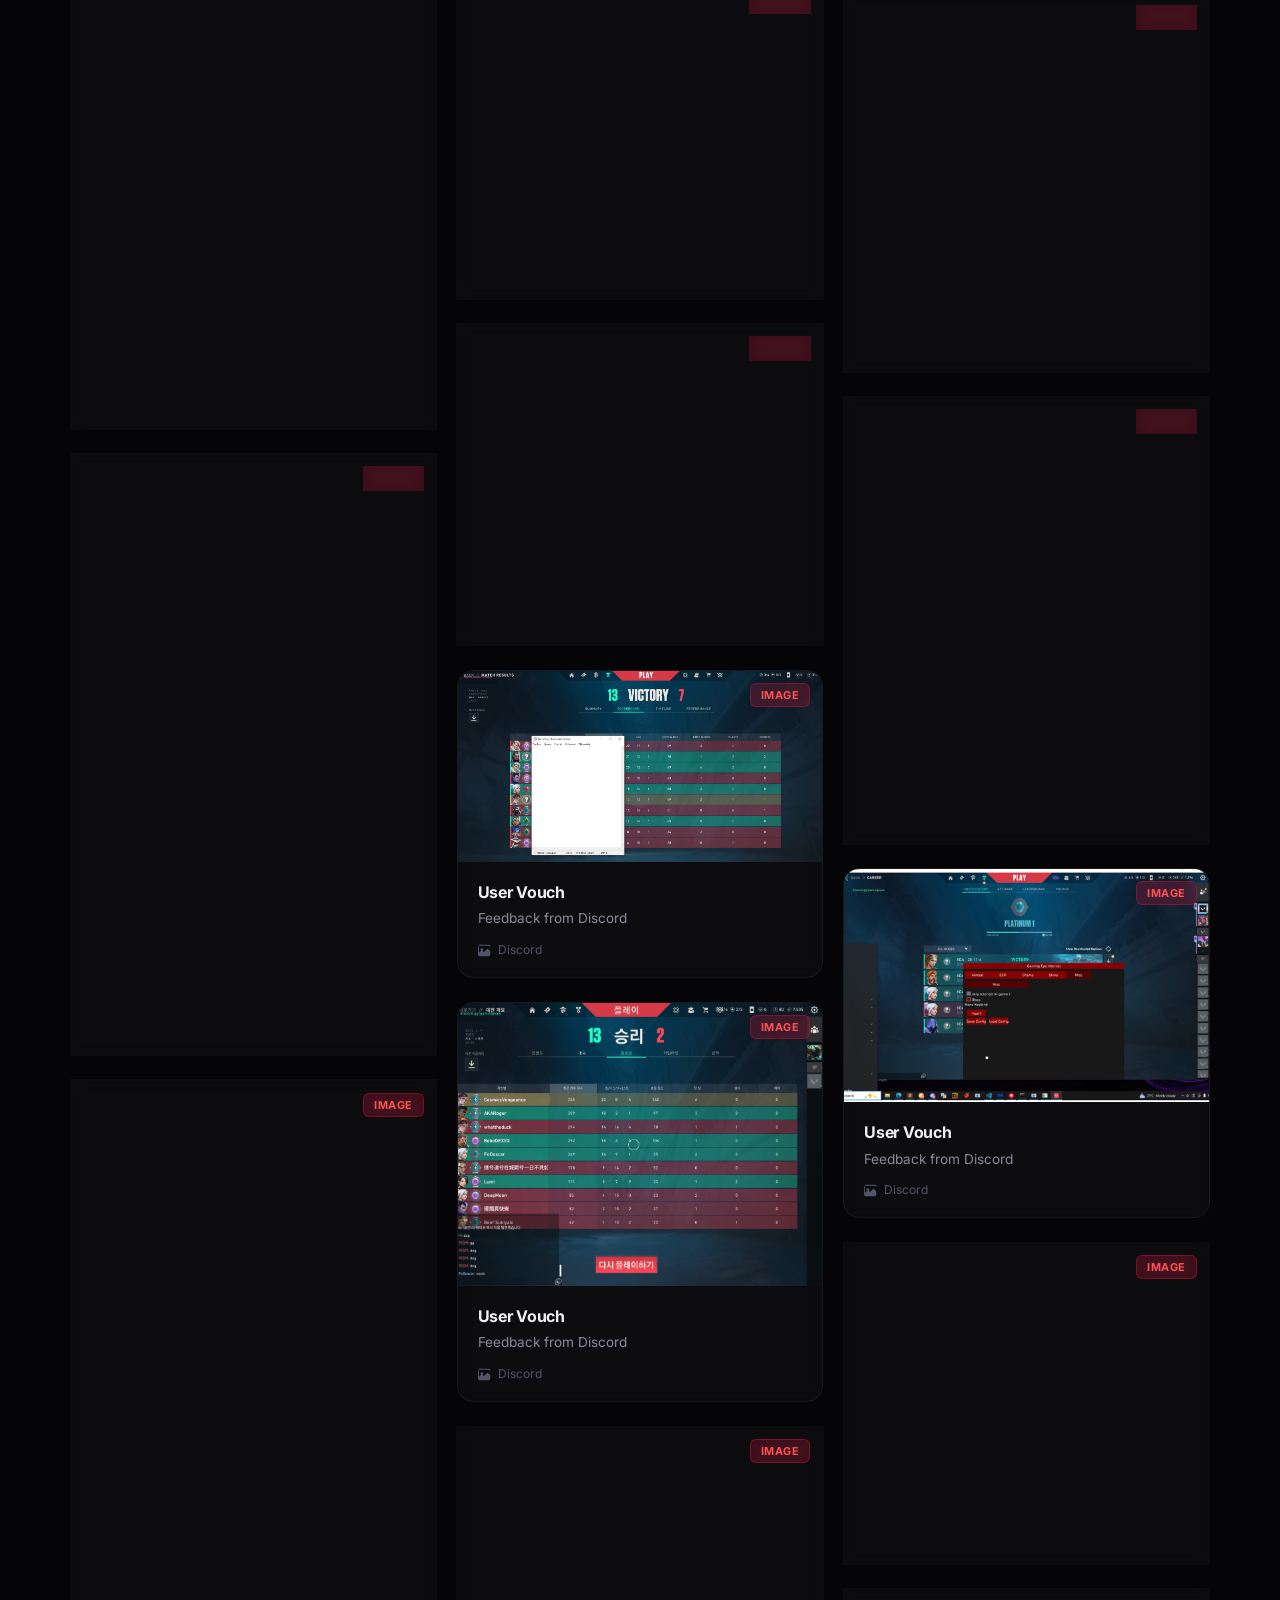
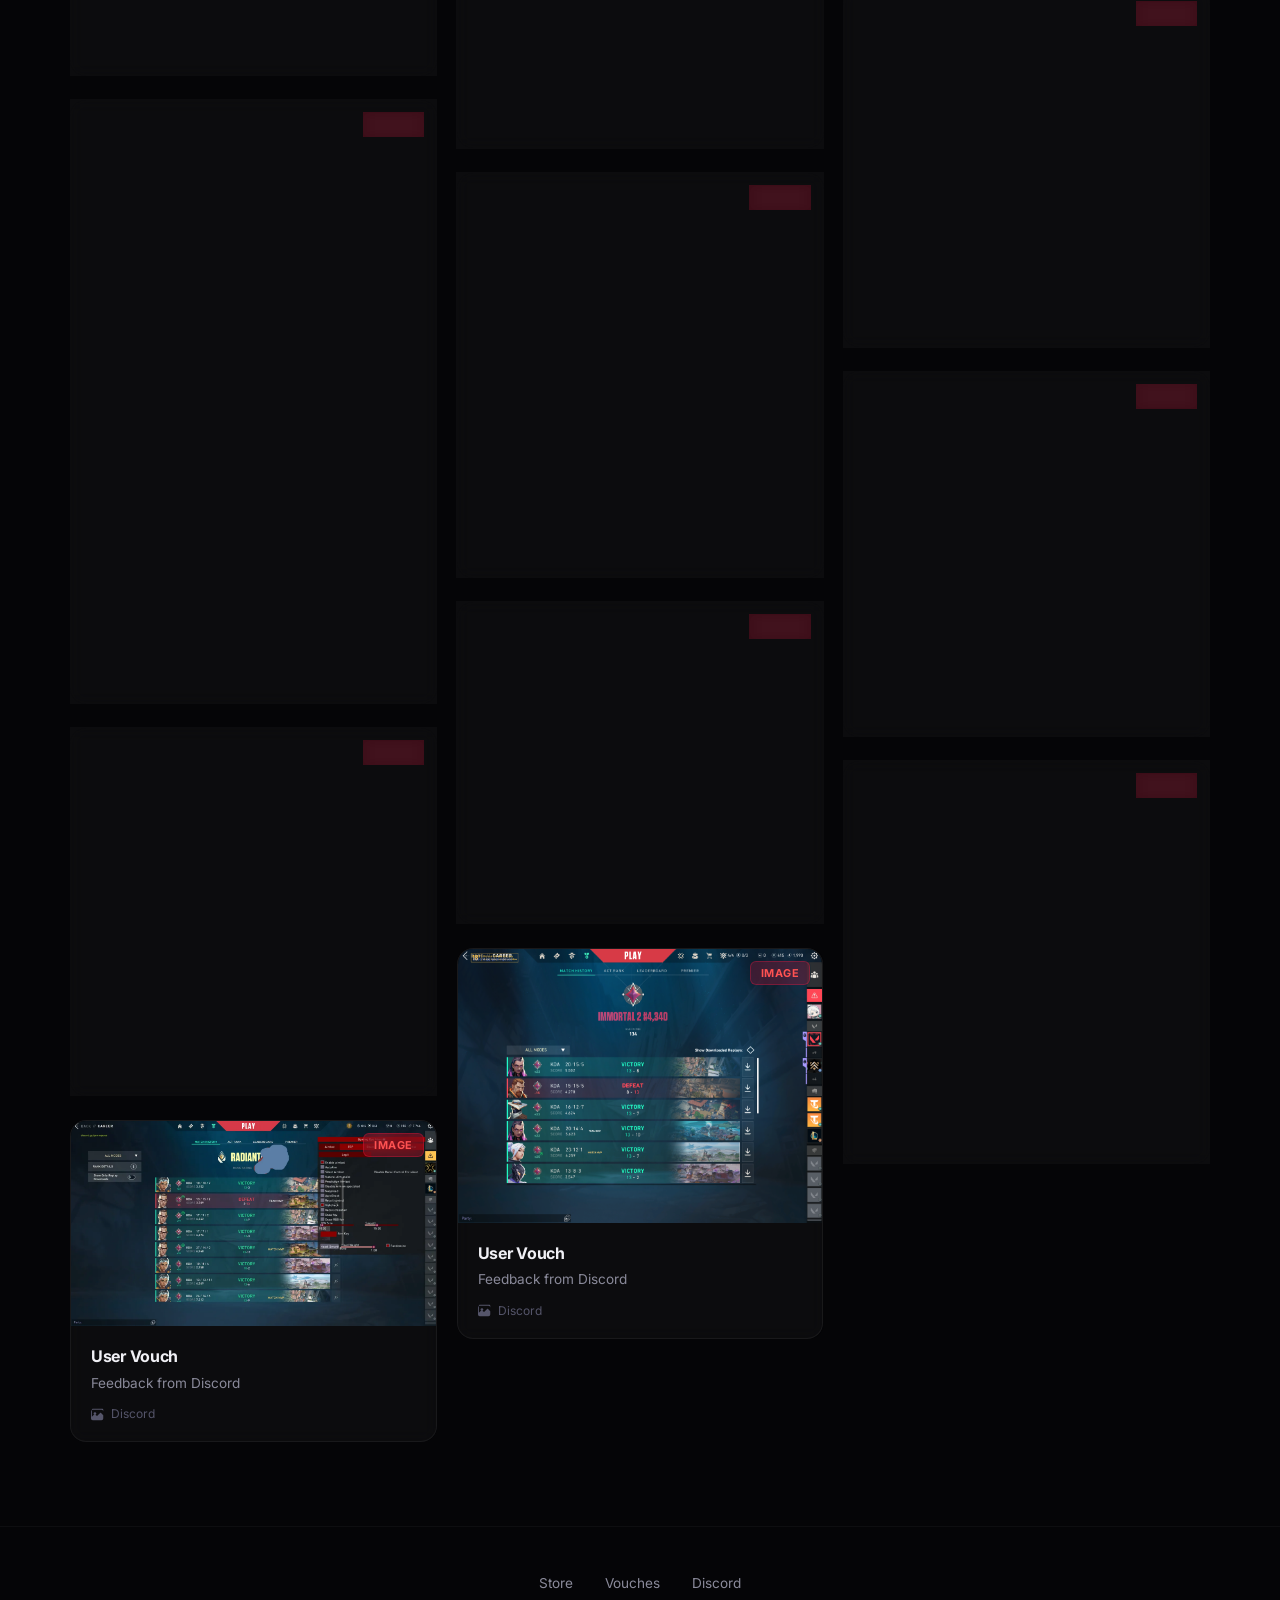
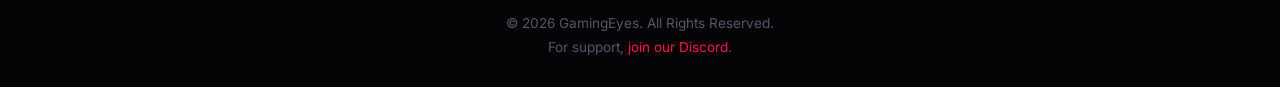
==== commit 26ac1b42: "d" ====
--- a/vouches/index.html
+++ b/vouches/index.html
@@ -40,7 +40,6 @@
         }
         a, button, .btn, .tab-btn { cursor: none; }
 
-        /* ─── Backgrounds ─── */
         .aurora-background {
             position: fixed; top: 0; left: 0; width: 100%; height: 100%;
             z-index: -4; overflow: hidden;
@@ -85,13 +84,11 @@
             z-index: 30000; pointer-events: none;
         }
 
-        /* ─── Layout ─── */
         .container { width: 90%; max-width: 1140px; margin: 0 auto; position: relative; z-index: 2; }
         .section { padding: 80px 0; }
-        .animate-on-scroll { opacity: 0; transform: translateY(25px); transition: opacity 0.6s ease, transform 0.6s ease; }
-        .animate-on-scroll.is-visible { opacity: 1; transform: translateY(0); }
-
-        /* ─── Buttons ─── */
+        .animate-on-scroll { will-change: transform, opacity; }
+
+
         .btn {
             display: inline-flex; align-items: center; gap: 8px;
             padding: 13px 32px; border-radius: 10px; font-weight: 700;
@@ -110,7 +107,6 @@
             box-shadow: 0 8px 35px rgba(255, 23, 68, 0.4), inset 0 1px 0 rgba(255,255,255,0.15);
         }
 
-        /* ─── Header ─── */
         .main-header {
             padding: 18px 0; position: sticky; top: 0; width: 100%; z-index: 1001;
             background: rgba(5, 5, 7, 0.6);
@@ -148,7 +144,6 @@
         .main-nav a.active { color: var(--primary-red); }
         .main-nav .btn-primary { margin-left: 0.75rem; padding: 10px 22px; font-size: 0.85rem; }
 
-        /* ─── Page Hero ─── */
         .page-hero {
             text-align: center; padding: 120px 0 40px 0;
         }
@@ -184,7 +179,6 @@
         }
         .vouch-stat .label { font-size: 0.8rem; color: var(--text-dim); text-transform: uppercase; letter-spacing: 1px; margin-top: 4px; }
 
-        /* ─── Filter Tabs ─── */
         .filter-bar {
             display: flex; justify-content: center; gap: 0.5rem; margin-bottom: 3rem;
             flex-wrap: wrap;
@@ -208,7 +202,6 @@
             box-shadow: 0 0 20px var(--glow-red-soft);
         }
 
-        /* ─── Vouches Grid ─── */
         .vouches-grid {
             column-count: 3;
             column-gap: 1.25rem;
@@ -280,7 +273,6 @@
         }
         .vouch-source svg { width: 14px; height: 14px; }
 
-        /* ─── Lightbox ─── */
         .lightbox {
             position: fixed; top: 0; left: 0; right: 0; bottom: 0;
             z-index: 20000; display: none; align-items: center; justify-content: center;
@@ -307,7 +299,6 @@
         .lightbox-close:hover { background: rgba(255, 23, 68, 0.15); border-color: rgba(255, 23, 68, 0.3); }
         .lightbox-close svg { width: 18px; height: 18px; stroke: white; stroke-width: 2; fill: none; }
 
-        /* ─── Footer ─── */
         .main-footer {
             padding: 3rem 0 2rem 0; text-align: center;
             border-top: 1px solid rgba(255, 255, 255, 0.04); margin-top: 60px;
@@ -318,7 +309,6 @@
         .footer-links { display: flex; justify-content: center; gap: 2rem; margin-bottom: 1.5rem; }
         .footer-links a { color: var(--text-muted); font-size: 0.85rem; }
 
-        /* ─── Responsive ─── */
         @media (max-width: 900px) {
             .vouches-grid { column-count: 2; }
         }
@@ -333,7 +323,6 @@
             .lightbox-content iframe { width: 95vw; height: 55vw; }
         }
 
-        /* ─── Scroll Progress Bar ─── */
         .scroll-progress {
             position: fixed;
             top: 0; left: 0;
@@ -381,7 +370,6 @@
 
     <main>
         <div class="container">
-            <!-- PAGE HERO -->
             <section class="page-hero animate-on-scroll">
                 <h1>Real <span class="gradient-text">Vouches</span></h1>
                 <p>Don't just take our word for it. See what our users are saying — real proof from real players.</p>
@@ -401,19 +389,16 @@
                 </div>
             </section>
 
-            <!-- FILTER TABS -->
             <div class="filter-bar animate-on-scroll">
                 <button class="tab-btn active" data-filter="all">All</button>
                 <button class="tab-btn" data-filter="image">Images</button>
                 <button class="tab-btn" data-filter="video">Videos</button>
             </div>
 
-            <!-- VOUCHES GRID -->
             <div class="vouches-grid" id="vouchesGrid"></div>
         </div>
     </main>
 
-    <!-- LIGHTBOX -->
     <div class="lightbox" id="lightbox">
         <button class="lightbox-close" id="lightboxClose">
             <svg viewBox="0 0 24 24"><line x1="18" y1="6" x2="6" y2="18"/><line x1="6" y1="6" x2="18" y2="18"/></svg>
@@ -437,13 +422,11 @@
     <script src="https://cdnjs.cloudflare.com/ajax/libs/gsap/3.12.5/ScrollTrigger.min.js"></script>
 
     <script>
-        // Clean URL: redirect /index.html to /
         if (window.location.pathname.endsWith('/index.html')) {
             window.location.replace(window.location.pathname.replace('/index.html', '/') + window.location.hash);
         }
 
         const VOUCHES = [
-            // ── YouTube videos ──
                { type: "youtube", title: "Pro Feedback", description: "Unmatched performance", src: "xX0FHQZUcOg", source: "YouTube" },
                { type: "youtube", title: "Ace Easy", description: "Unmatched performance", src: "h_6STFMO2rs", source: "YouTube" },
                { type: "youtube", title: "Pro Feedback", description: "Unmatched performance", src: "d5j-fjiRFsc", source: "YouTube" },
@@ -461,7 +444,6 @@
             { type: "youtube", title: "Community Vouch", description: "Highly recommended", src: "ULgOASfnVyU", source: "YouTube" },
             { type: "youtube", title: "Pro Feedback", description: "Unmatched performance", src: "djHz3OYvXJ4", source: "YouTube" },
 
-            // ── Images ──
             { type: "image", title: "User Vouch", description: "Feedback from Discord", src: "../images/0017.webp", source: "Discord" },
             { type: "image", title: "User Vouch", description: "Feedback from Discord", src: "../images/616528751_910075708345432_8567055646851269476_n.webp", source: "Discord" },
             { type: "image", title: "User Vouch", description: "Feedback from Discord", src: "../images/A0881FC7-1437-4B21-85DA-52E0991DDCC8.webp", source: "Discord" },
@@ -518,10 +500,8 @@
             const lightboxClose = document.getElementById('lightboxClose');
             const vouchCount = document.getElementById('vouchCount');
 
-            // Update count
             vouchCount.textContent = VOUCHES.length;
 
-            // Render vouches
             function renderVouches(filter = 'all') {
                 grid.innerHTML = '';
                 const filterType = filter === 'video' ? ['streamable', 'youtube'] : 
@@ -556,7 +536,6 @@
                         sourceIcon = `<svg xmlns="http://www.w3.org/2000/svg" fill="currentColor" viewBox="0 0 16 16"><path d="M0 1a1 1 0 0 1 1-1h14a1 1 0 0 1 1 1v14a1 1 0 0 1-1 1H1a1 1 0 0 1-1-1zm4 0v6h8V1zm8 8H4v6h8zM1 1v2h2V1zm2 3H1v2h2zM1 7v2h2V7zm2 3H1v2h2zm-2 3v2h2v-2zM15 1h-2v2h2zm-2 3v2h2V4zm2 3h-2v2h2zm-2 3v2h2v-2zm2 3h-2v2h2z"/></svg>`;
                     } else if (vouch.type === 'youtube') {
                         badgeHTML = '<span class="vouch-badge youtube-badge">YouTube</span>';
-                        // FIX 3: Use mqdefault instead of hqdefault to avoid black placeholder thumbnails
                         const thumb = vouch.thumbnail || `https://img.youtube.com/vi/${vouch.src}/mqdefault.jpg`;
                         mediaHTML = `
                             <div class="vouch-media" data-lightbox="youtube" data-src="${vouch.src}">
@@ -584,7 +563,6 @@
                 });
             }
 
-            // Filter tabs
             document.querySelectorAll('.tab-btn').forEach(btn => {
                 btn.addEventListener('click', () => {
                     document.querySelectorAll('.tab-btn').forEach(b => b.classList.remove('active'));
@@ -593,7 +571,6 @@
                 });
             });
 
-            // Lightbox
             grid.addEventListener('click', (e) => {
                 const media = e.target.closest('.vouch-media');
                 if (!media) return;
@@ -607,8 +584,6 @@
                 } else if (type === 'streamable') {
                     lightboxContent.innerHTML = `<iframe src="https://streamable.com/e/${src}?autoplay=1" allowfullscreen></iframe>`;
                 } else if (type === 'youtube') {
-                    // FIX 1: Added mute=0 so autoplay is allowed by browser policy
-                    // FIX 2: Added rel=0 to suppress unrelated video suggestions, origin for security
                     lightboxContent.innerHTML = `
                         <iframe src="https://www.youtube.com/embed/${src}?autoplay=1&mute=0&rel=0&origin=${encodeURIComponent(window.location.origin)}" 
                             allow="accelerometer; autoplay; clipboard-write; encrypted-media; gyroscope; picture-in-picture; web-share" 
@@ -630,10 +605,8 @@
             lightbox.addEventListener('click', (e) => { if (e.target === lightbox) closeLightbox(); });
             document.addEventListener('keydown', (e) => { if (e.key === 'Escape') closeLightbox(); });
 
-            // Initial render
             renderVouches();
 
-            // ─── Cursor Effect ───
             const cursorCanvas = document.getElementById('cursor-canvas');
             const cursorCtx = cursorCanvas.getContext('2d');
             let mouseX = -200, mouseY = -200;
@@ -706,7 +679,6 @@
             });
             animateCursor();
 
-            // ─── GSAP Scroll Animations ───
             gsap.registerPlugin(ScrollTrigger);
 
             gsap.to('.scroll-progress', {
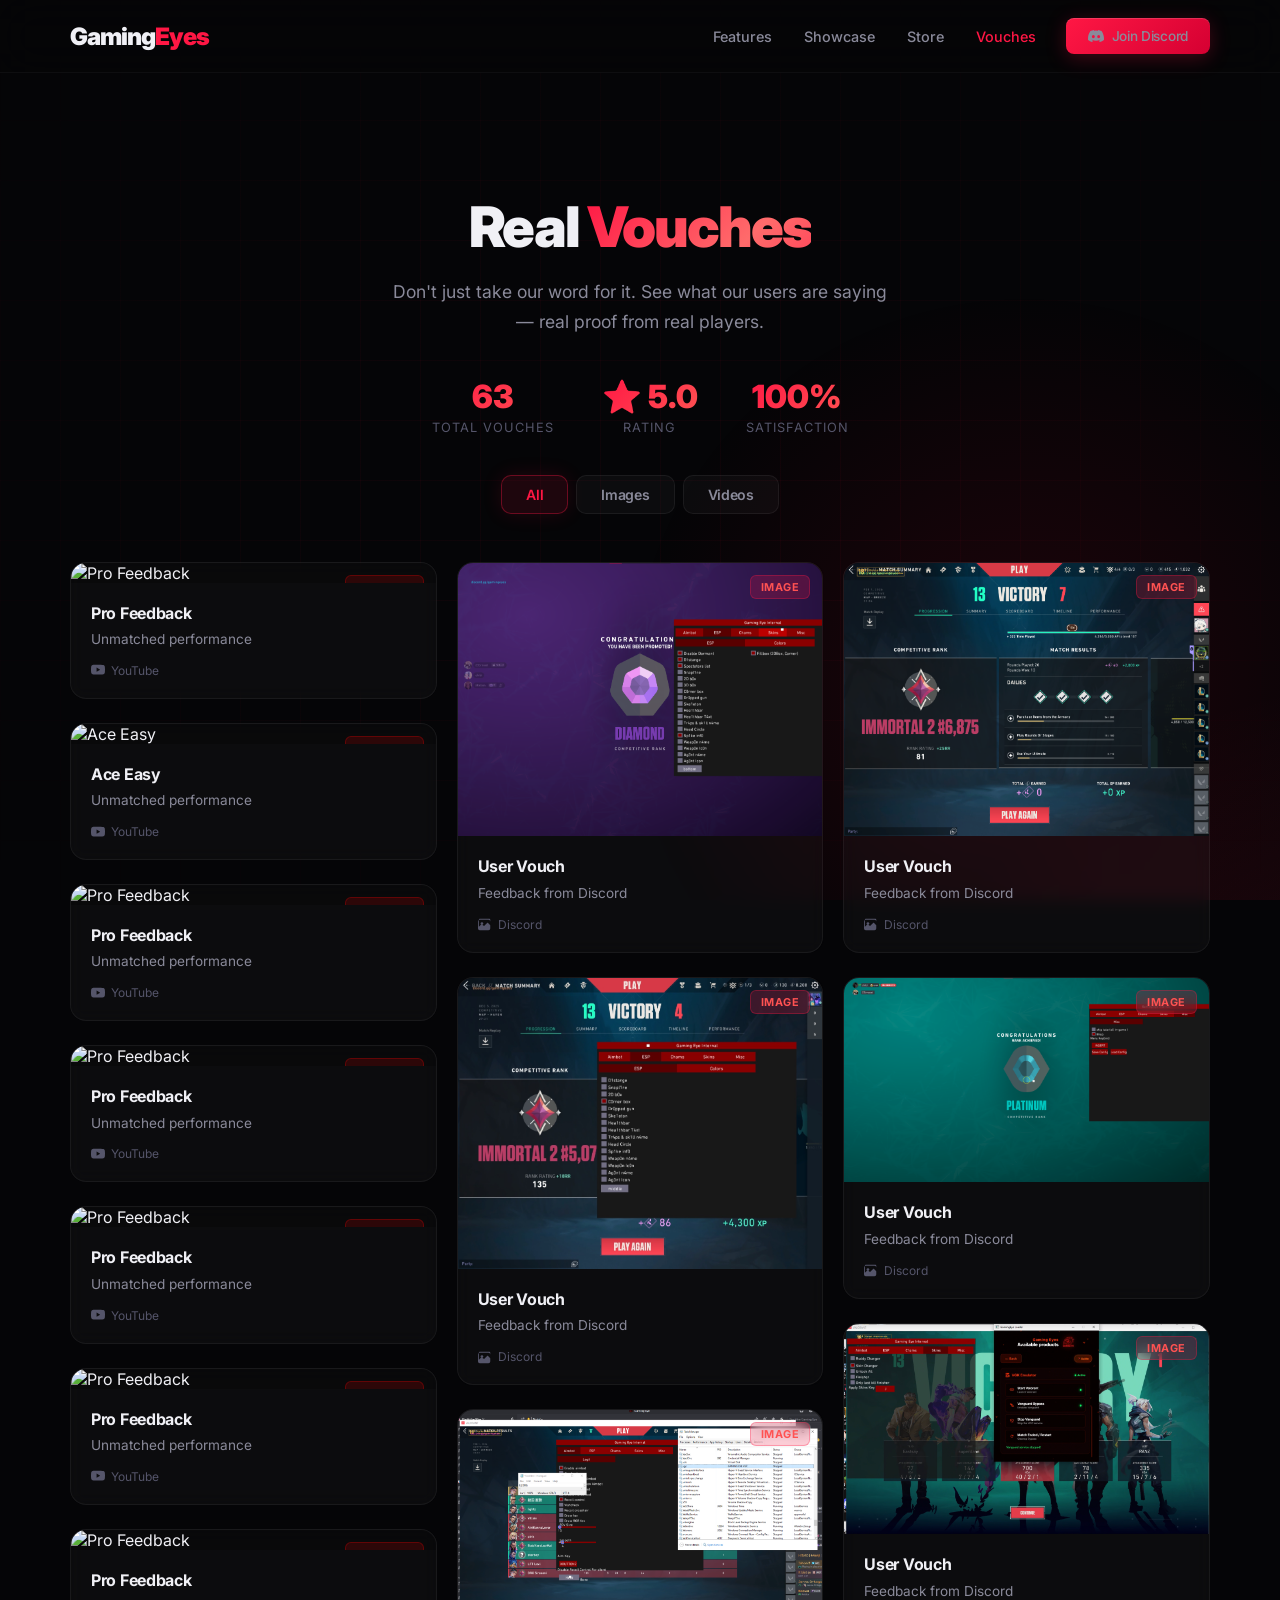
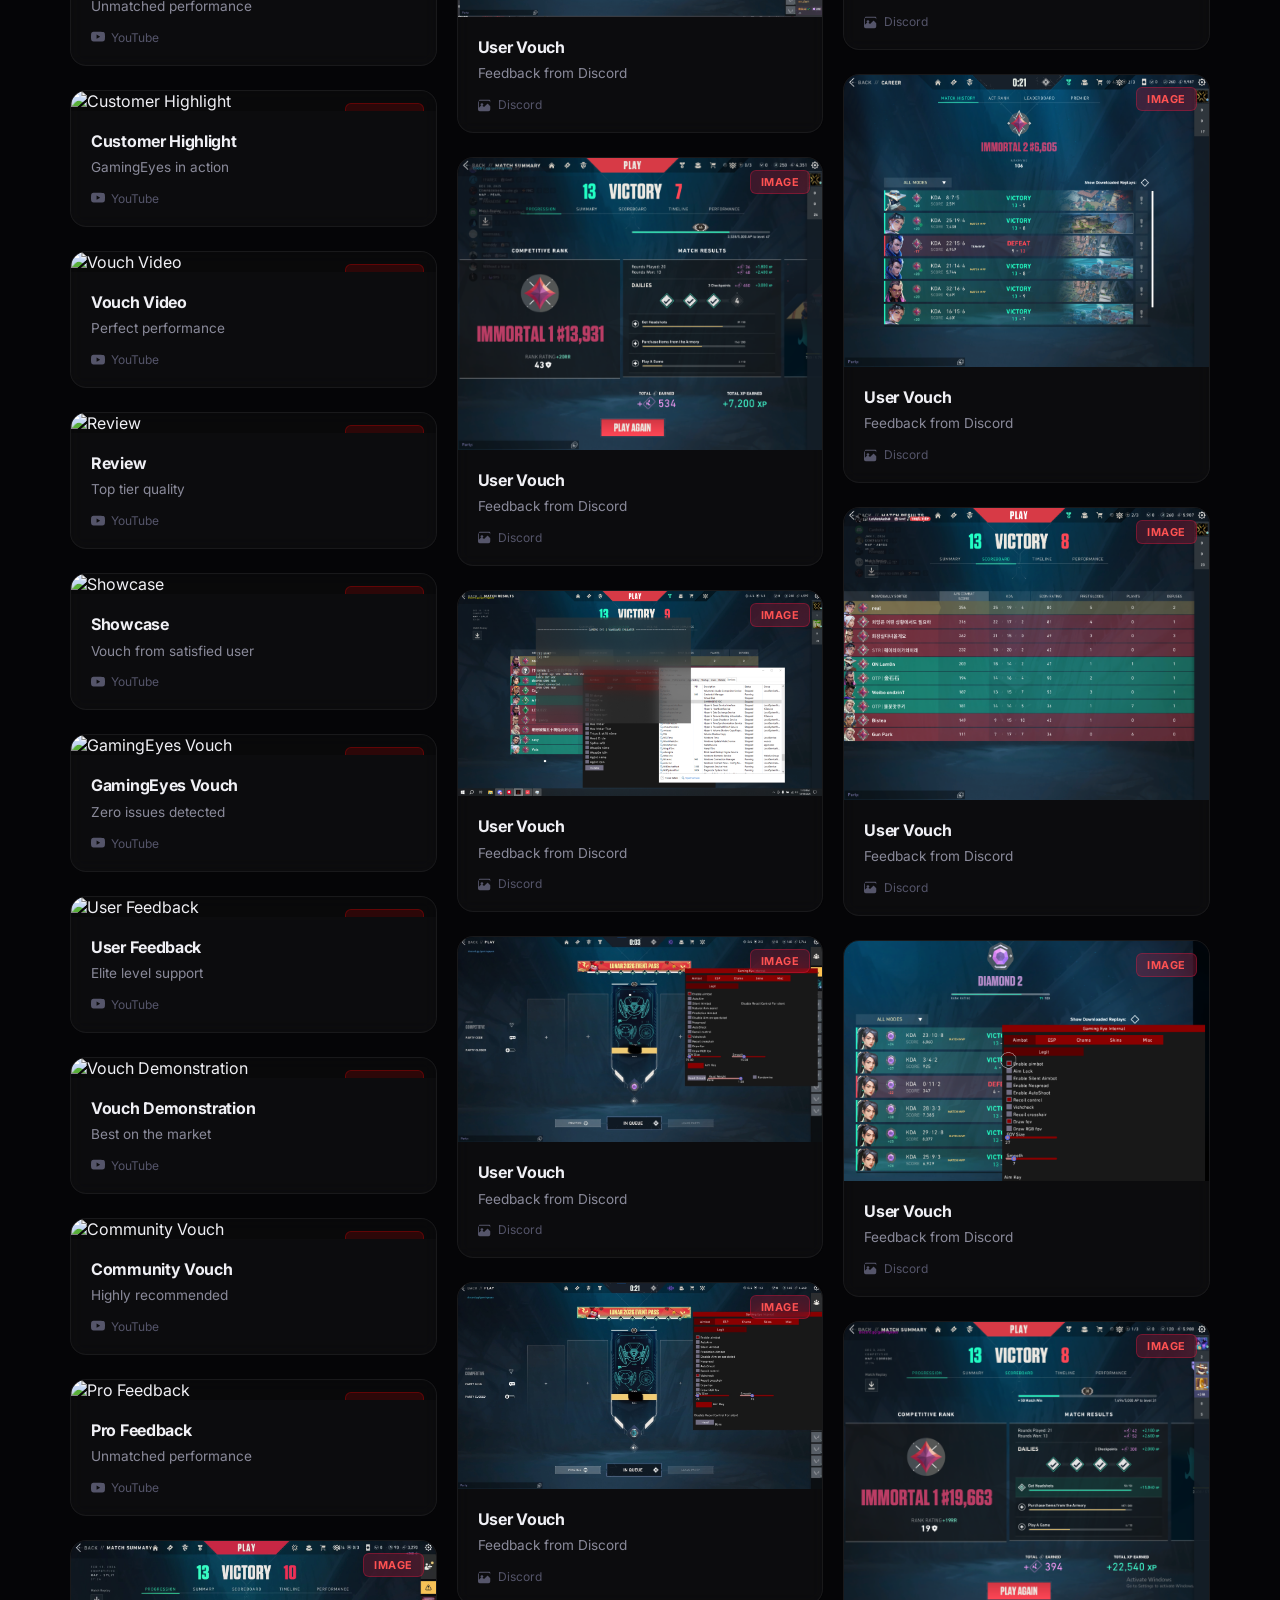
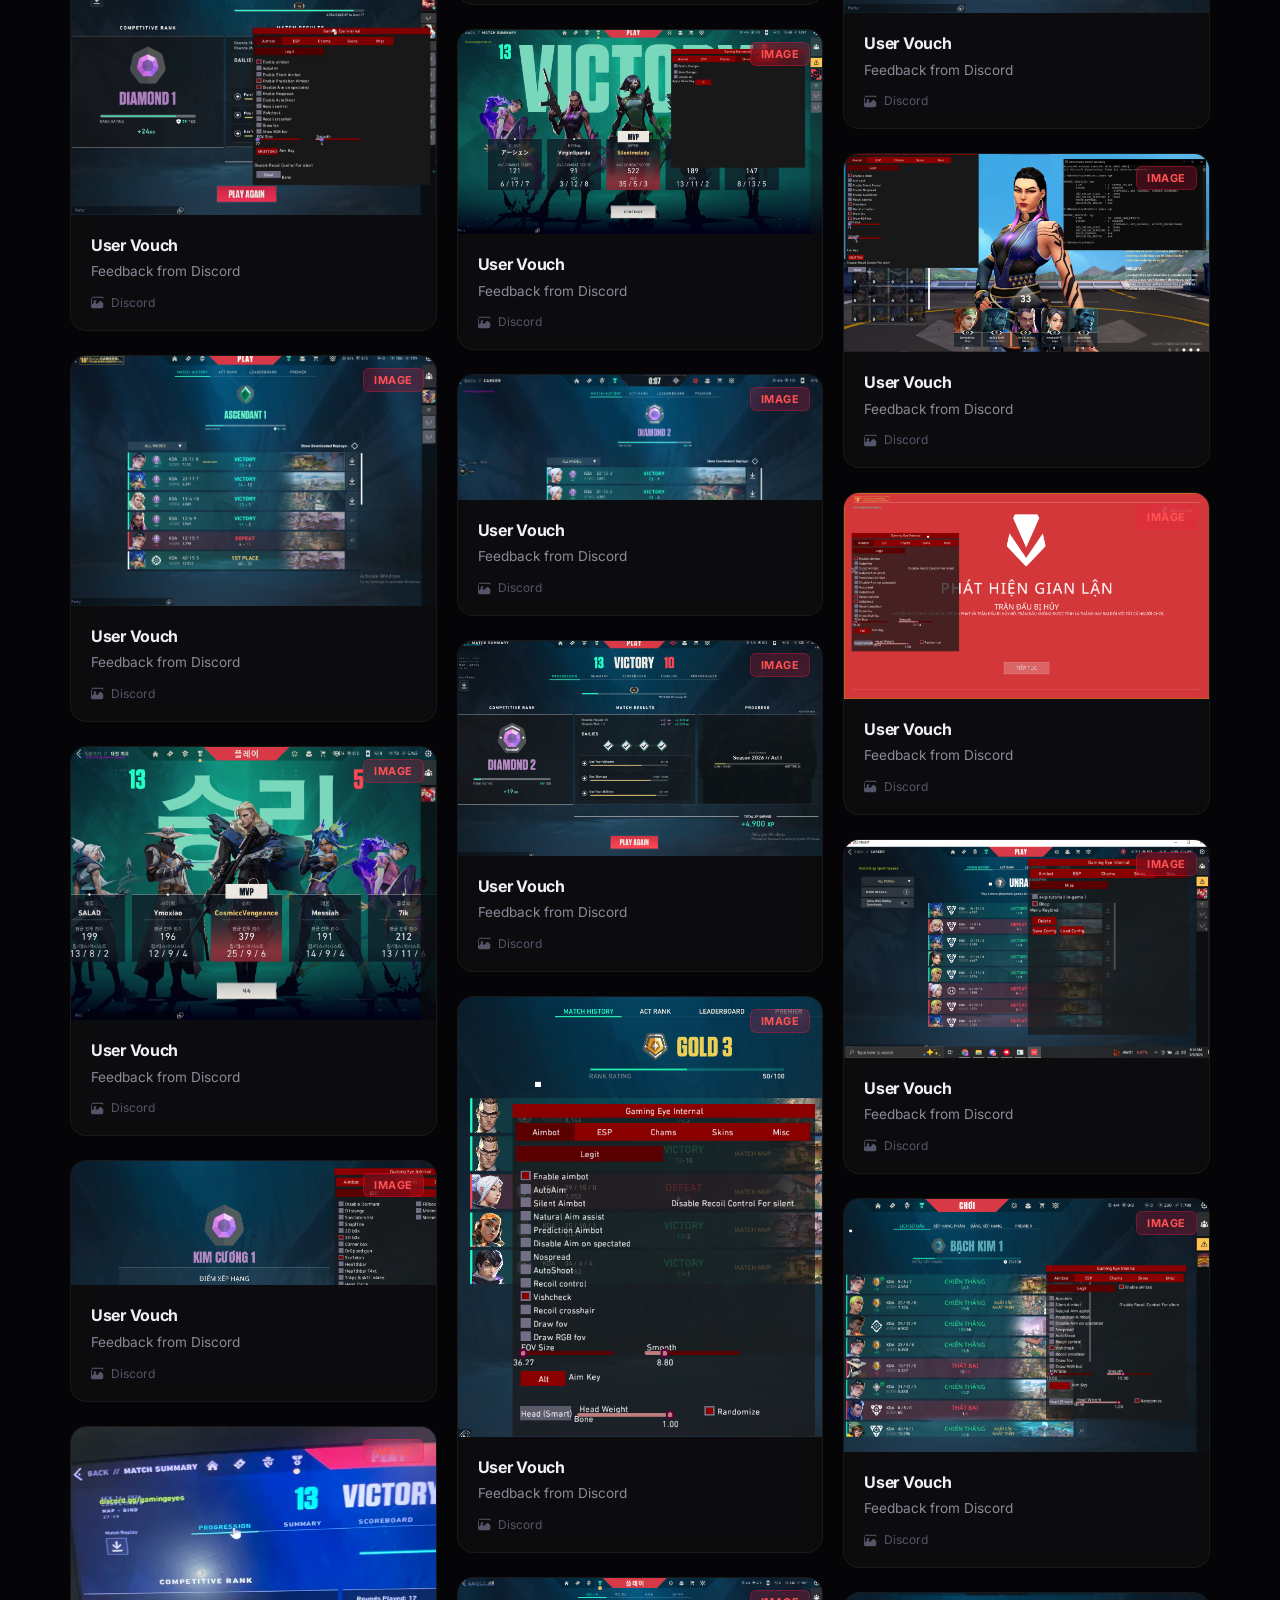
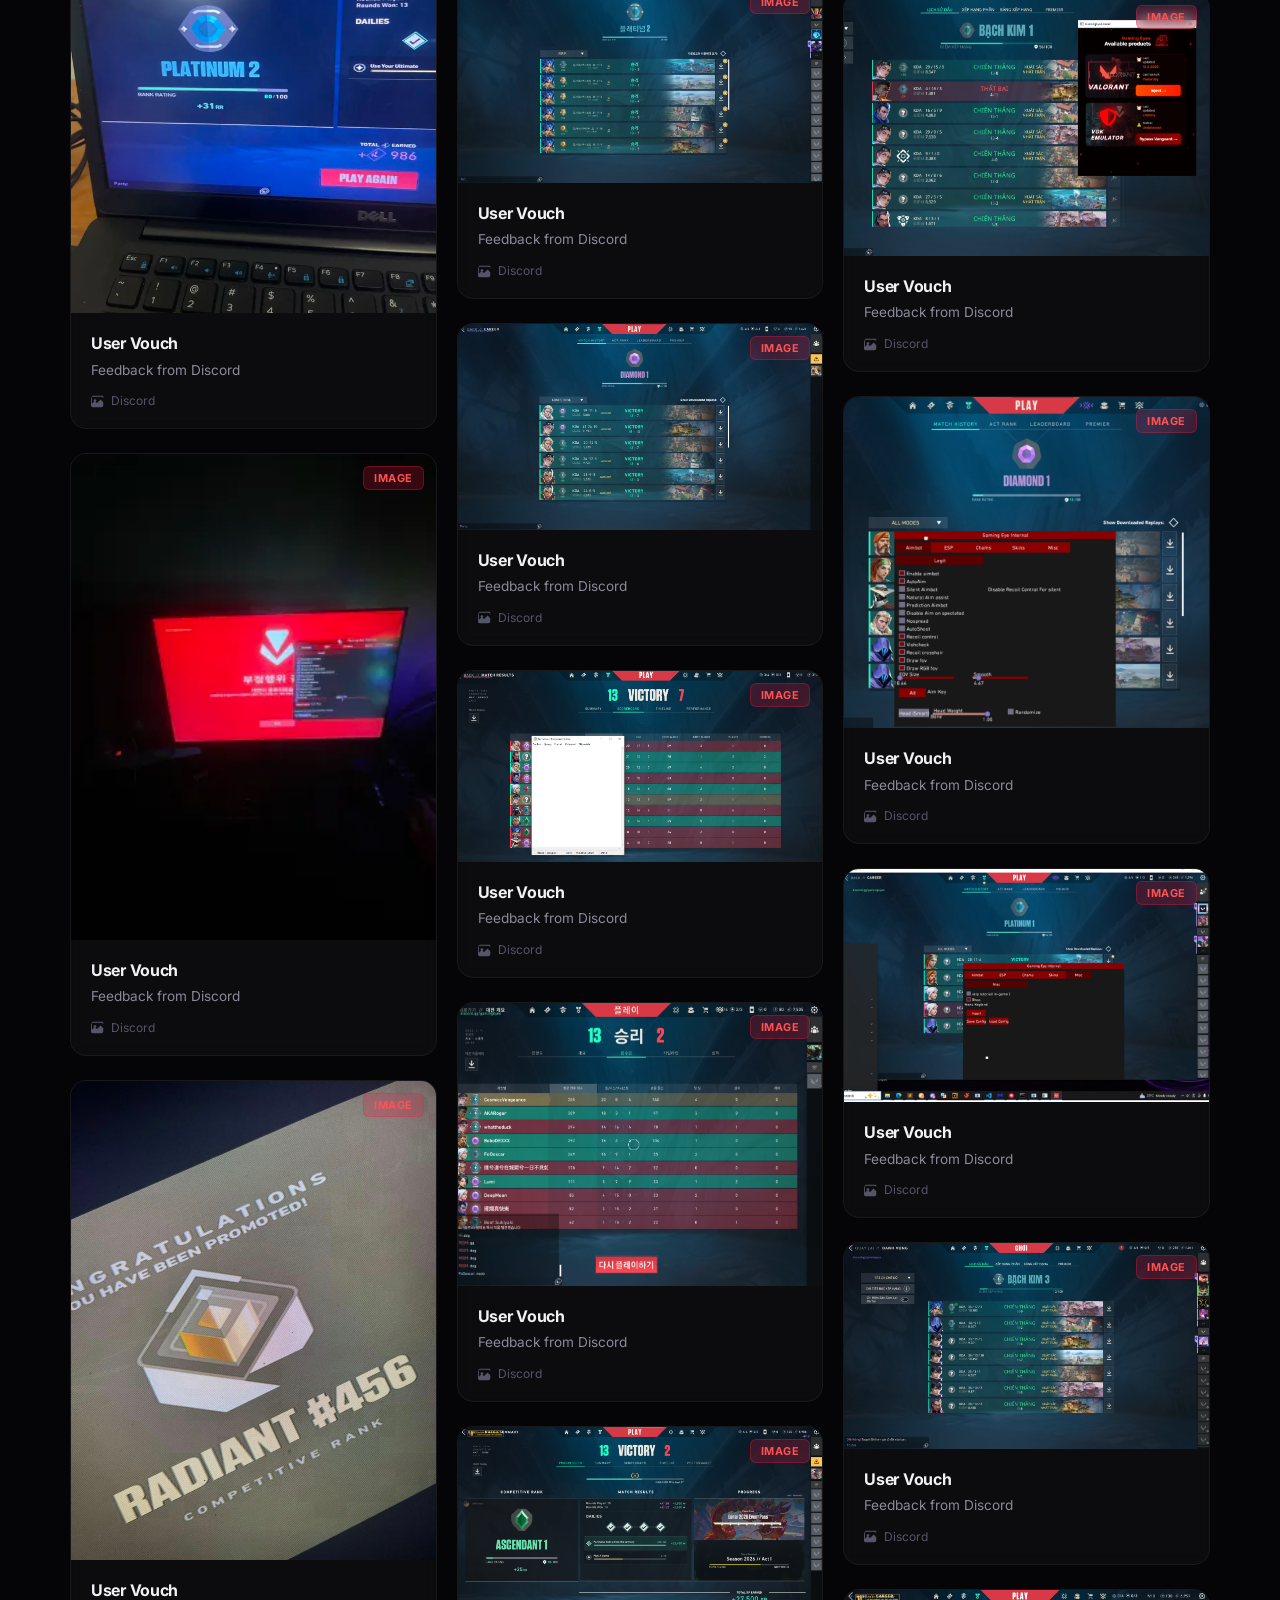
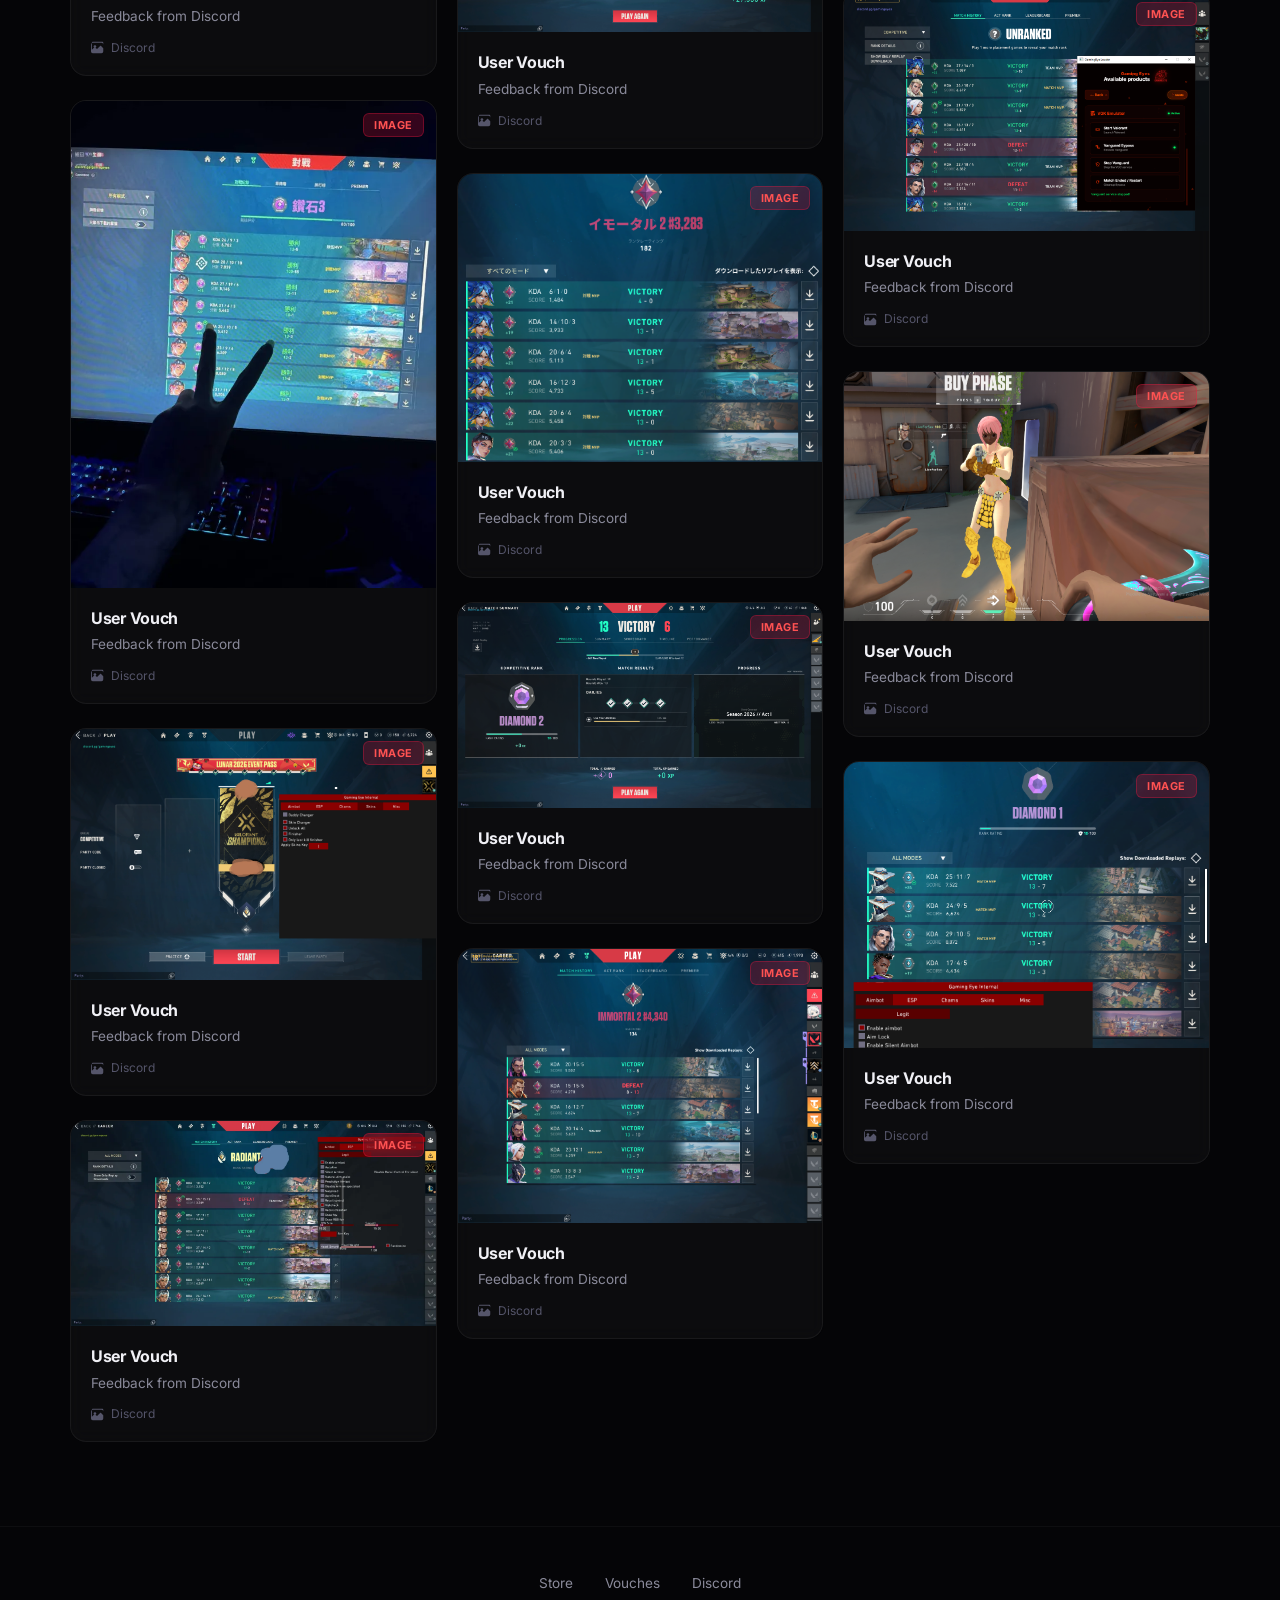
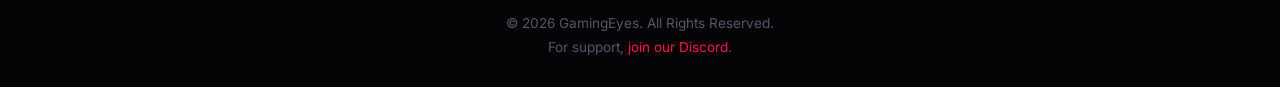
==== commit e6f0a714: "s" ====
--- a/vouches/index.html
+++ b/vouches/index.html
@@ -512,7 +512,6 @@
 
                     const card = document.createElement('div');
                     card.className = 'vouch-card';
-                    card.style.animationDelay = `${index * 60}ms`;
 
                     let mediaHTML = '';
                     let badgeHTML = '';
@@ -568,6 +567,7 @@
                     document.querySelectorAll('.tab-btn').forEach(b => b.classList.remove('active'));
                     btn.classList.add('active');
                     renderVouches(btn.dataset.filter);
+                    setTimeout(animateVouchCards, 50);
                 });
             });
 
@@ -731,29 +731,19 @@
                 const cards = gsap.utils.toArray('.vouch-card');
                 cards.forEach((card, i) => {
                     gsap.fromTo(card,
-                        { opacity: 0, y: 60, scale: 0.92 },
+                        { opacity: 0 },
                         {
-                            opacity: 1, y: 0, scale: 1,
-                            duration: 0.7,
-                            ease: 'power3.out',
-                            scrollTrigger: {
-                                trigger: card,
-                                start: 'top 92%',
-                                once: true,
-                            },
+                            opacity: 1,
+                            duration: 0.5,
+                            delay: i * 0.03,
+                            ease: 'power2.out',
+                            clearProps: 'all',
                         }
                     );
                 });
             }
 
             setTimeout(animateVouchCards, 100);
-
-            const origRender = renderVouches;
-            renderVouches = function() {
-                origRender();
-                ScrollTrigger.refresh();
-                setTimeout(animateVouchCards, 50);
-            };
 
             gsap.from('.main-footer', {
                 opacity: 0, y: 40,
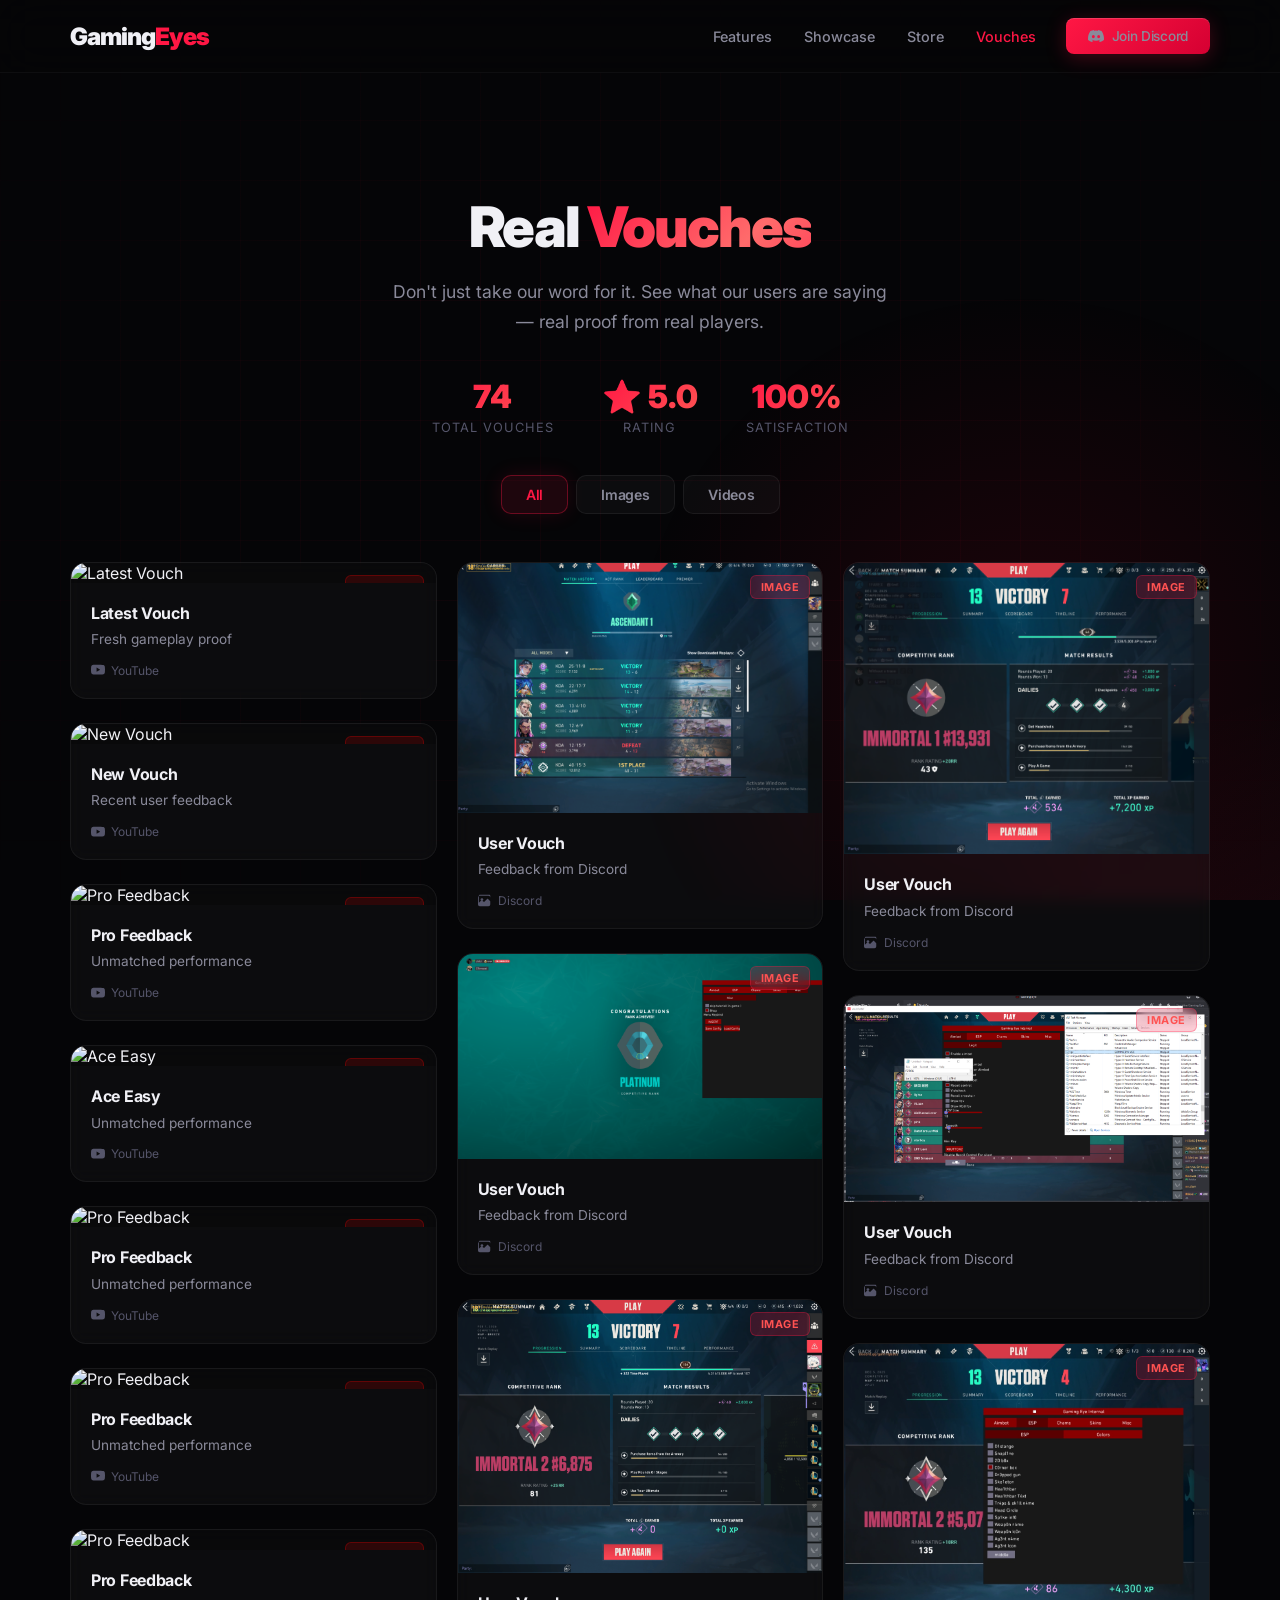
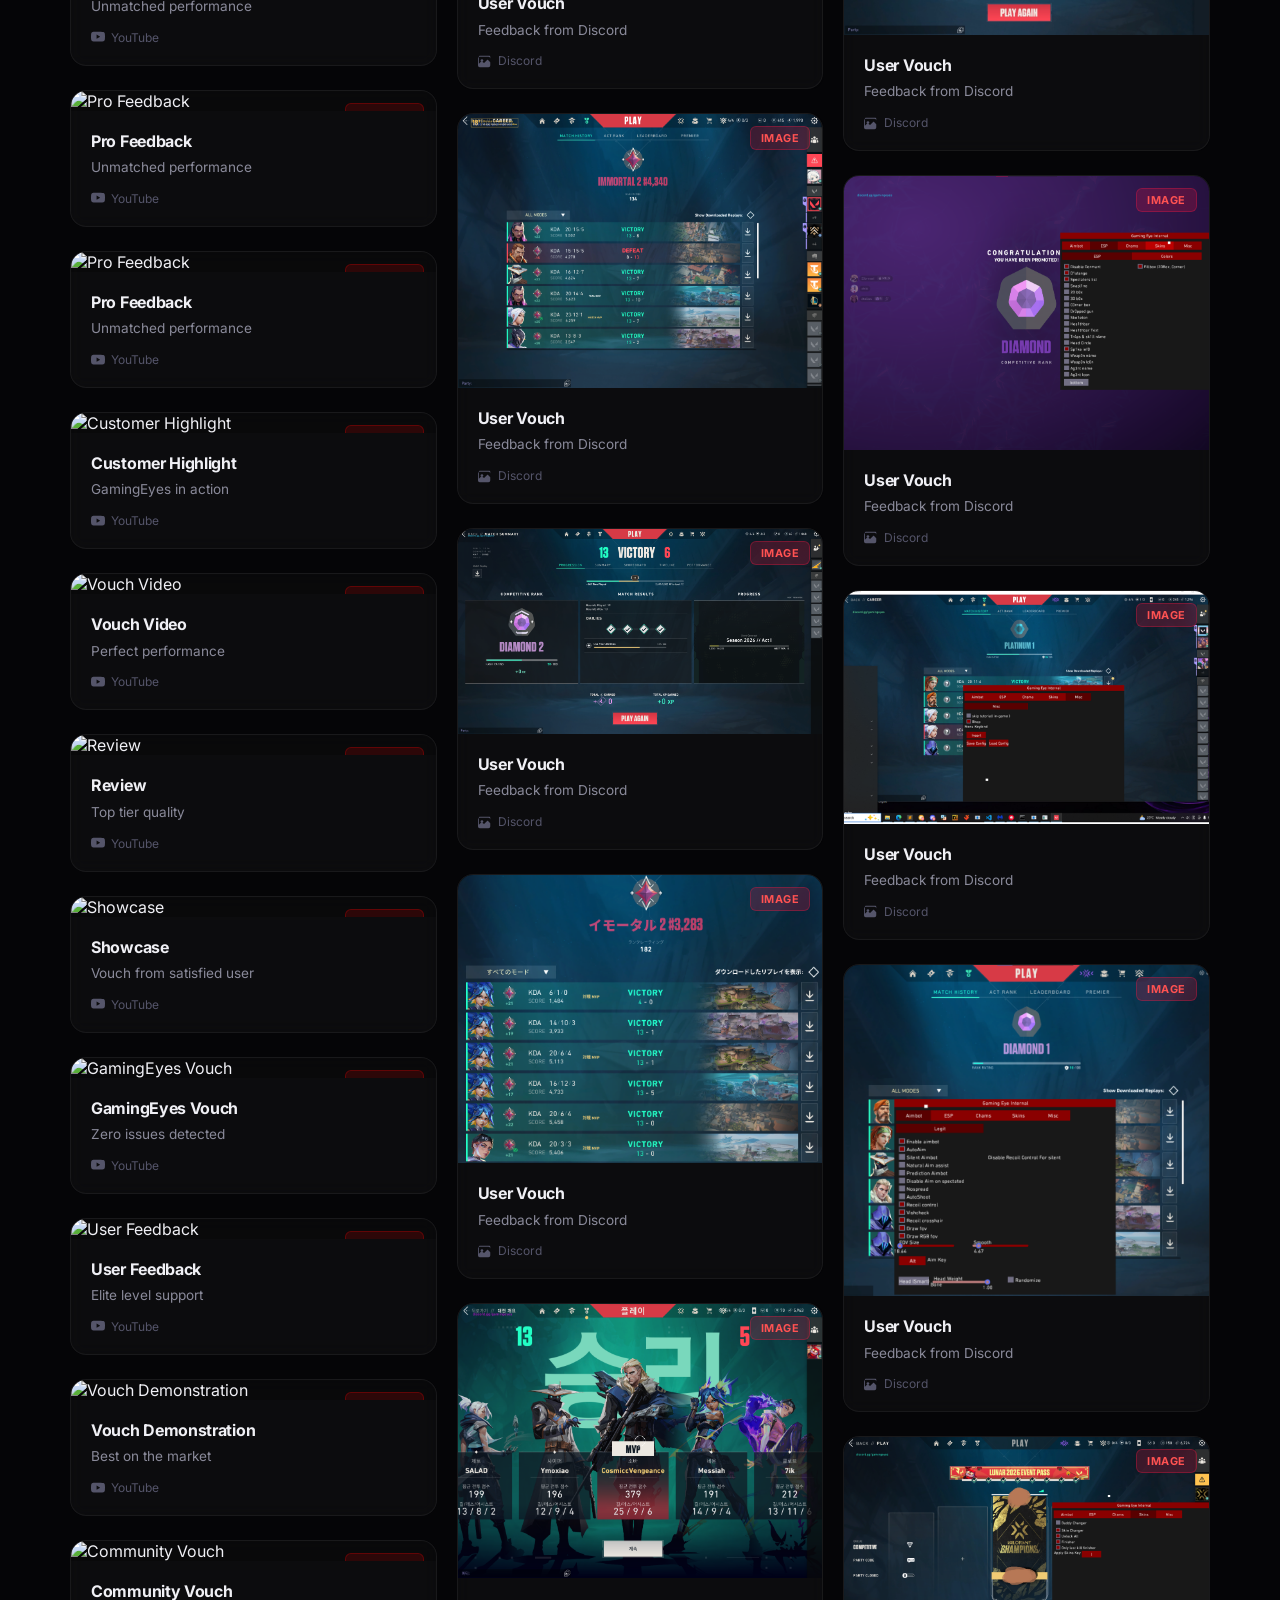
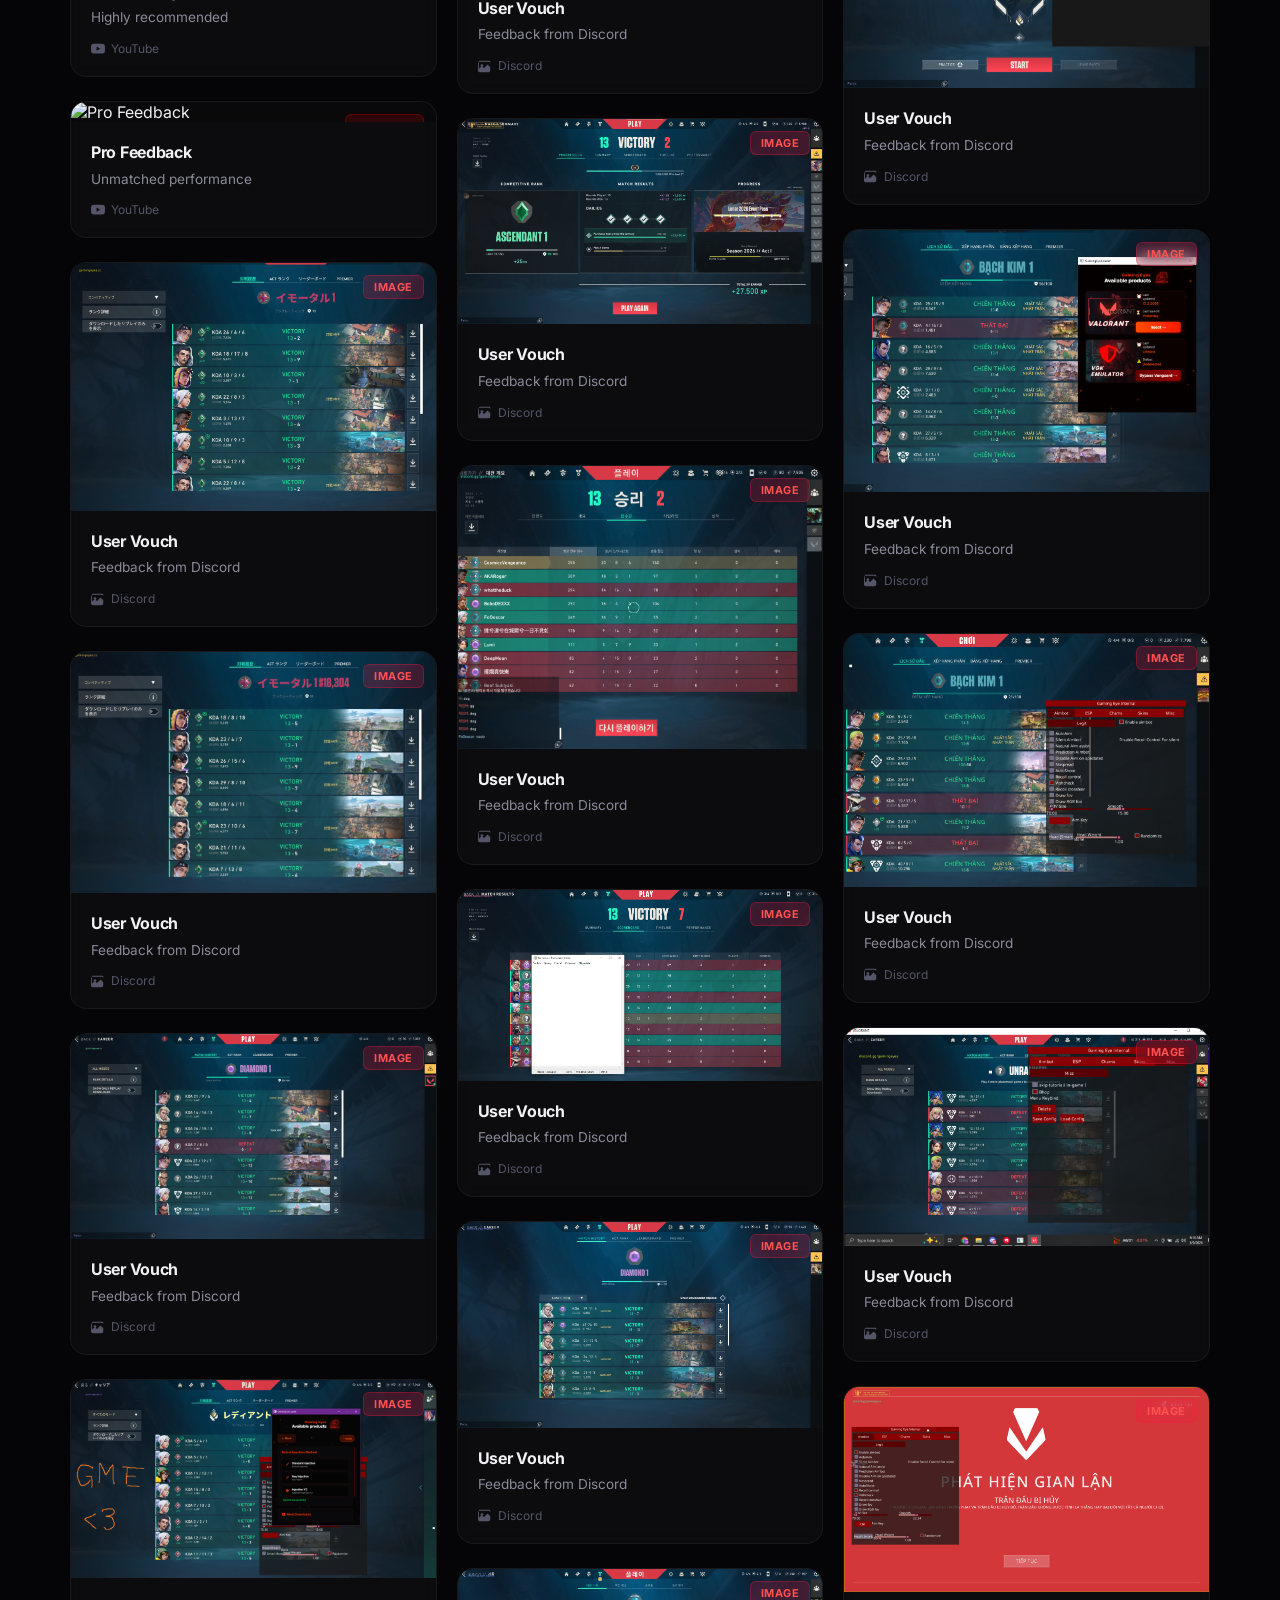
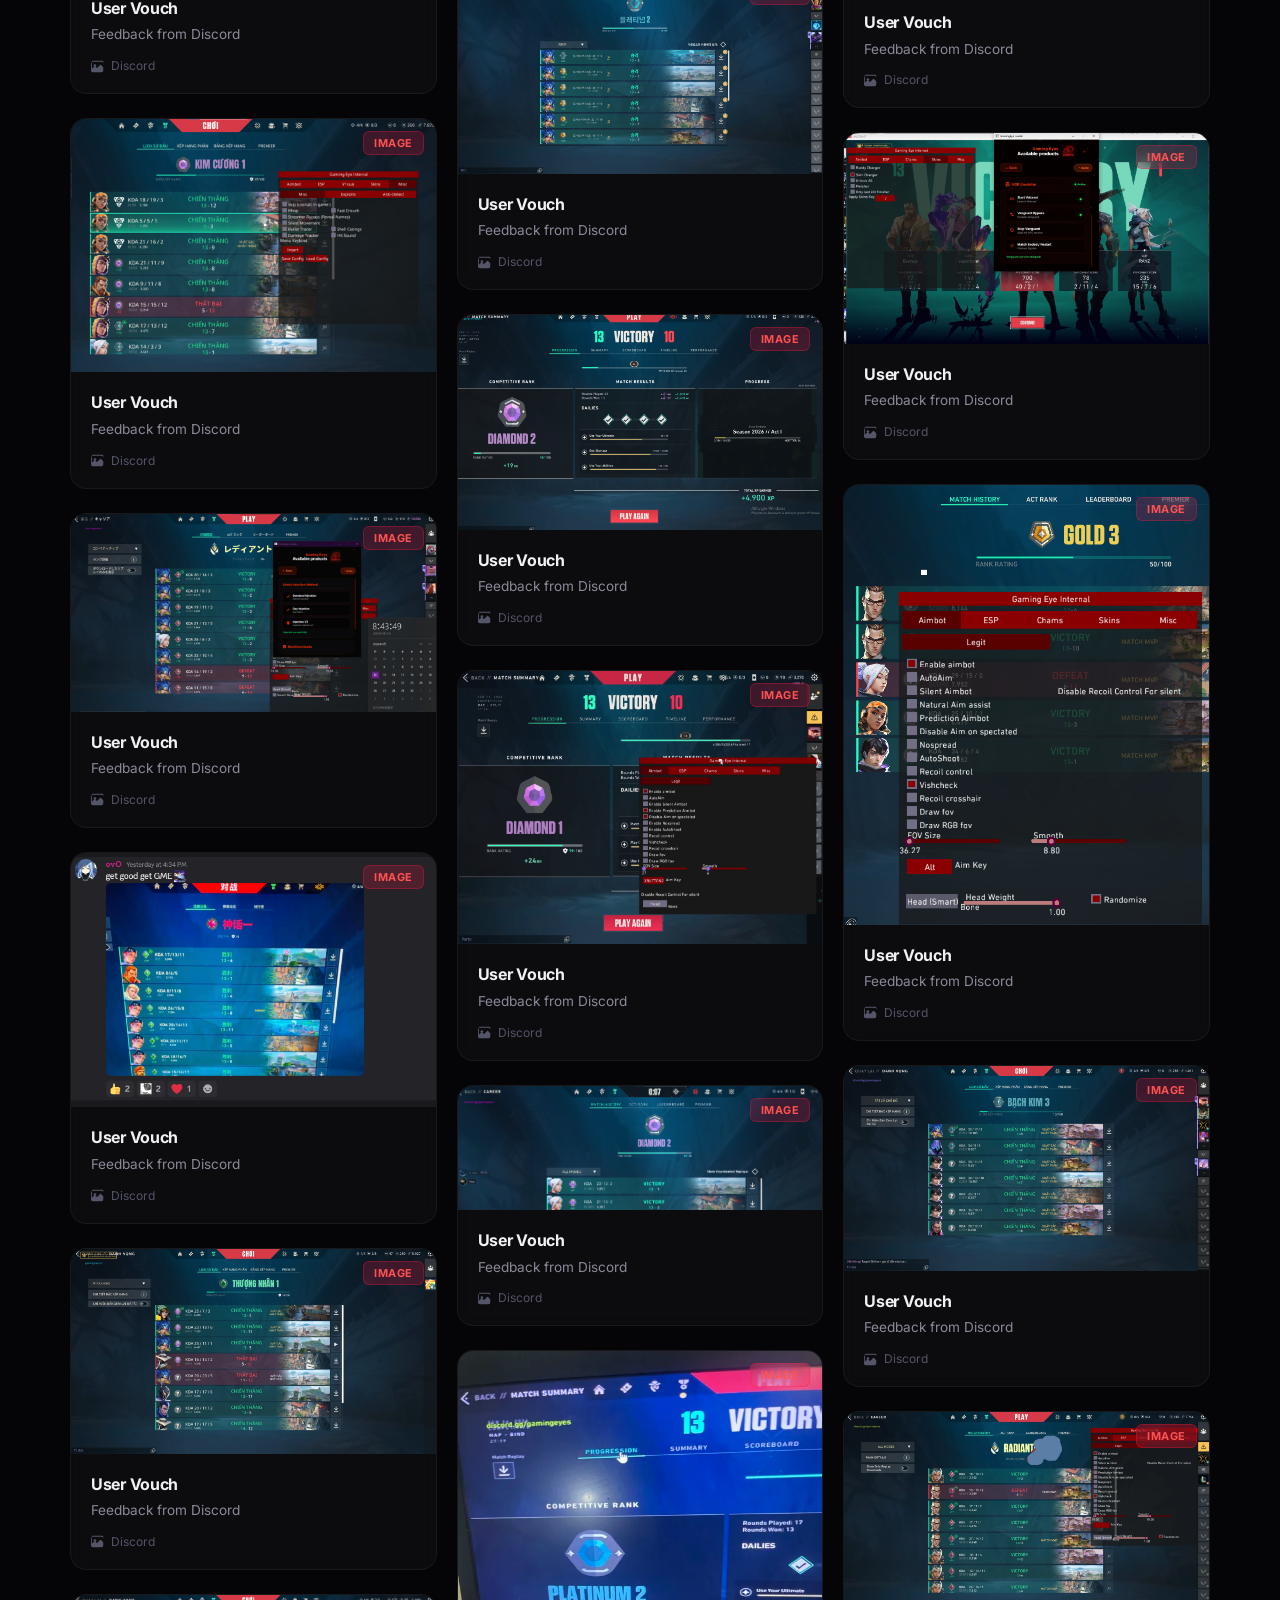
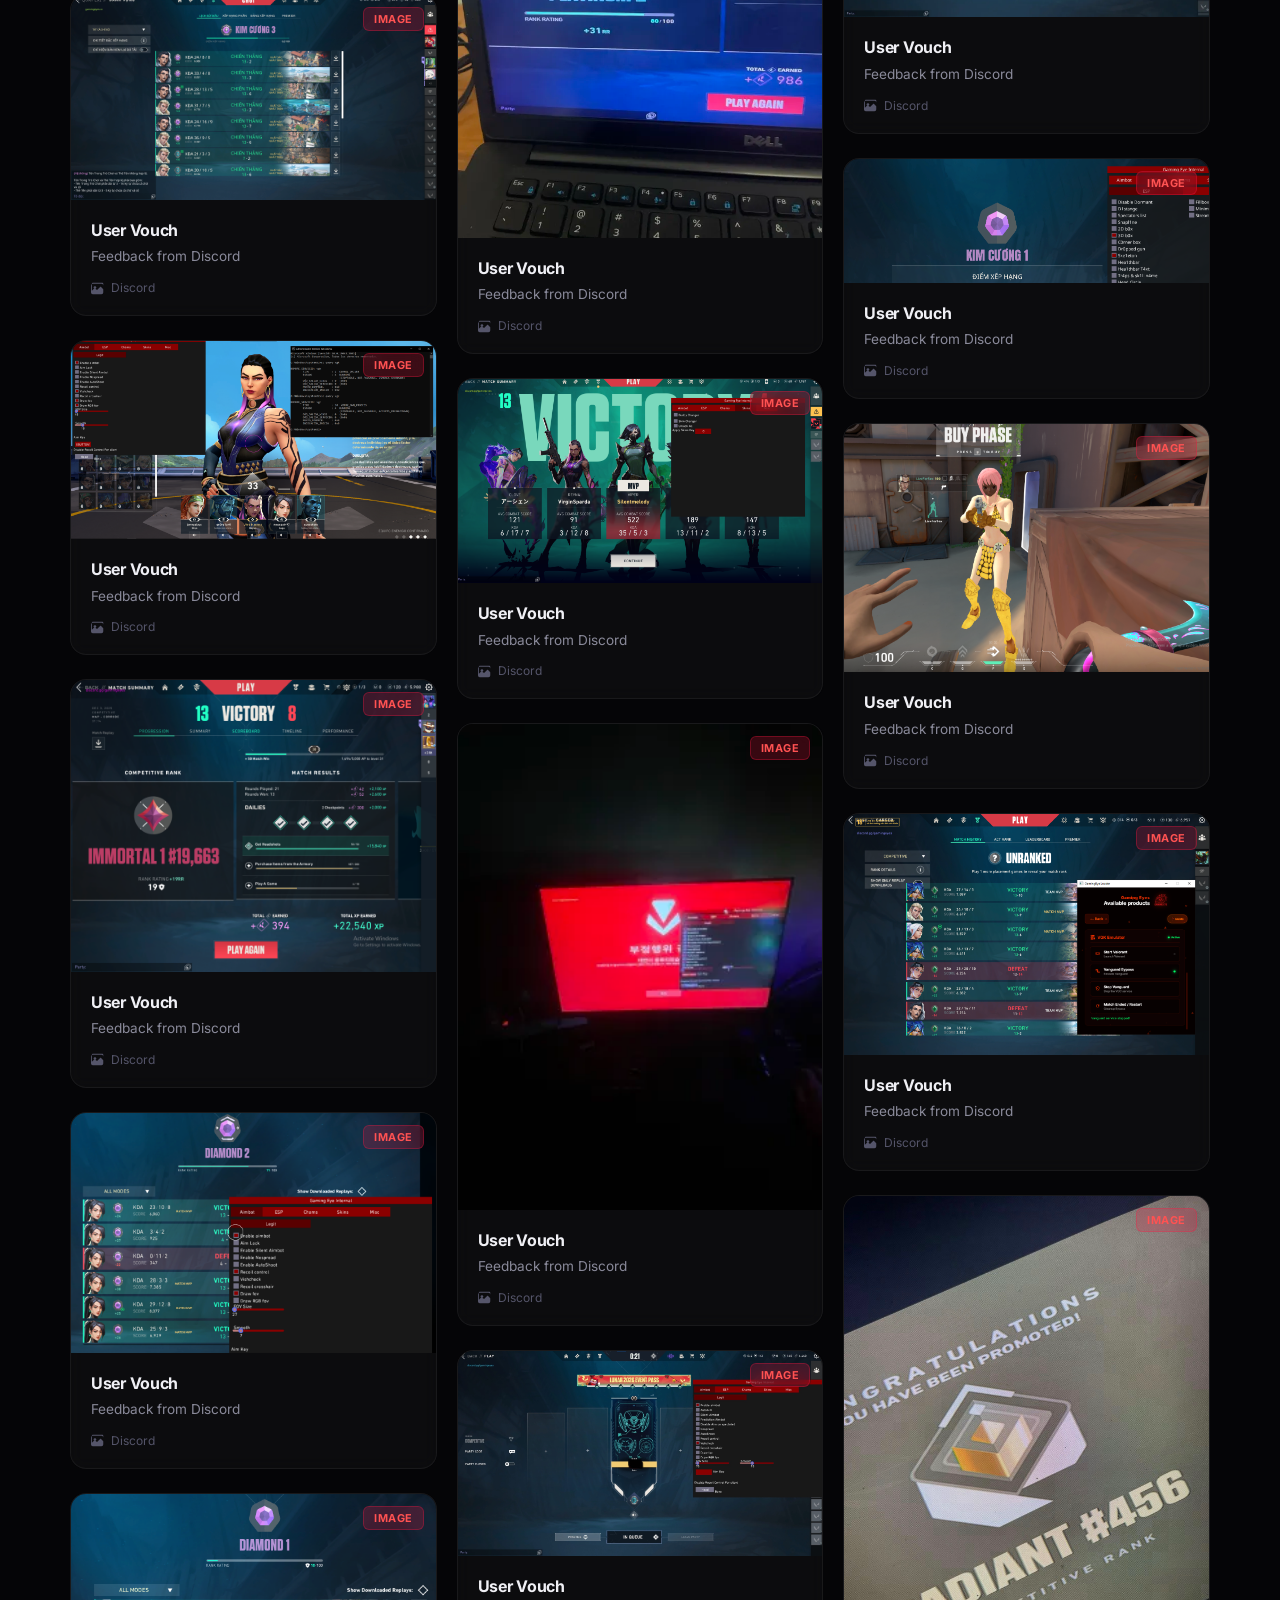
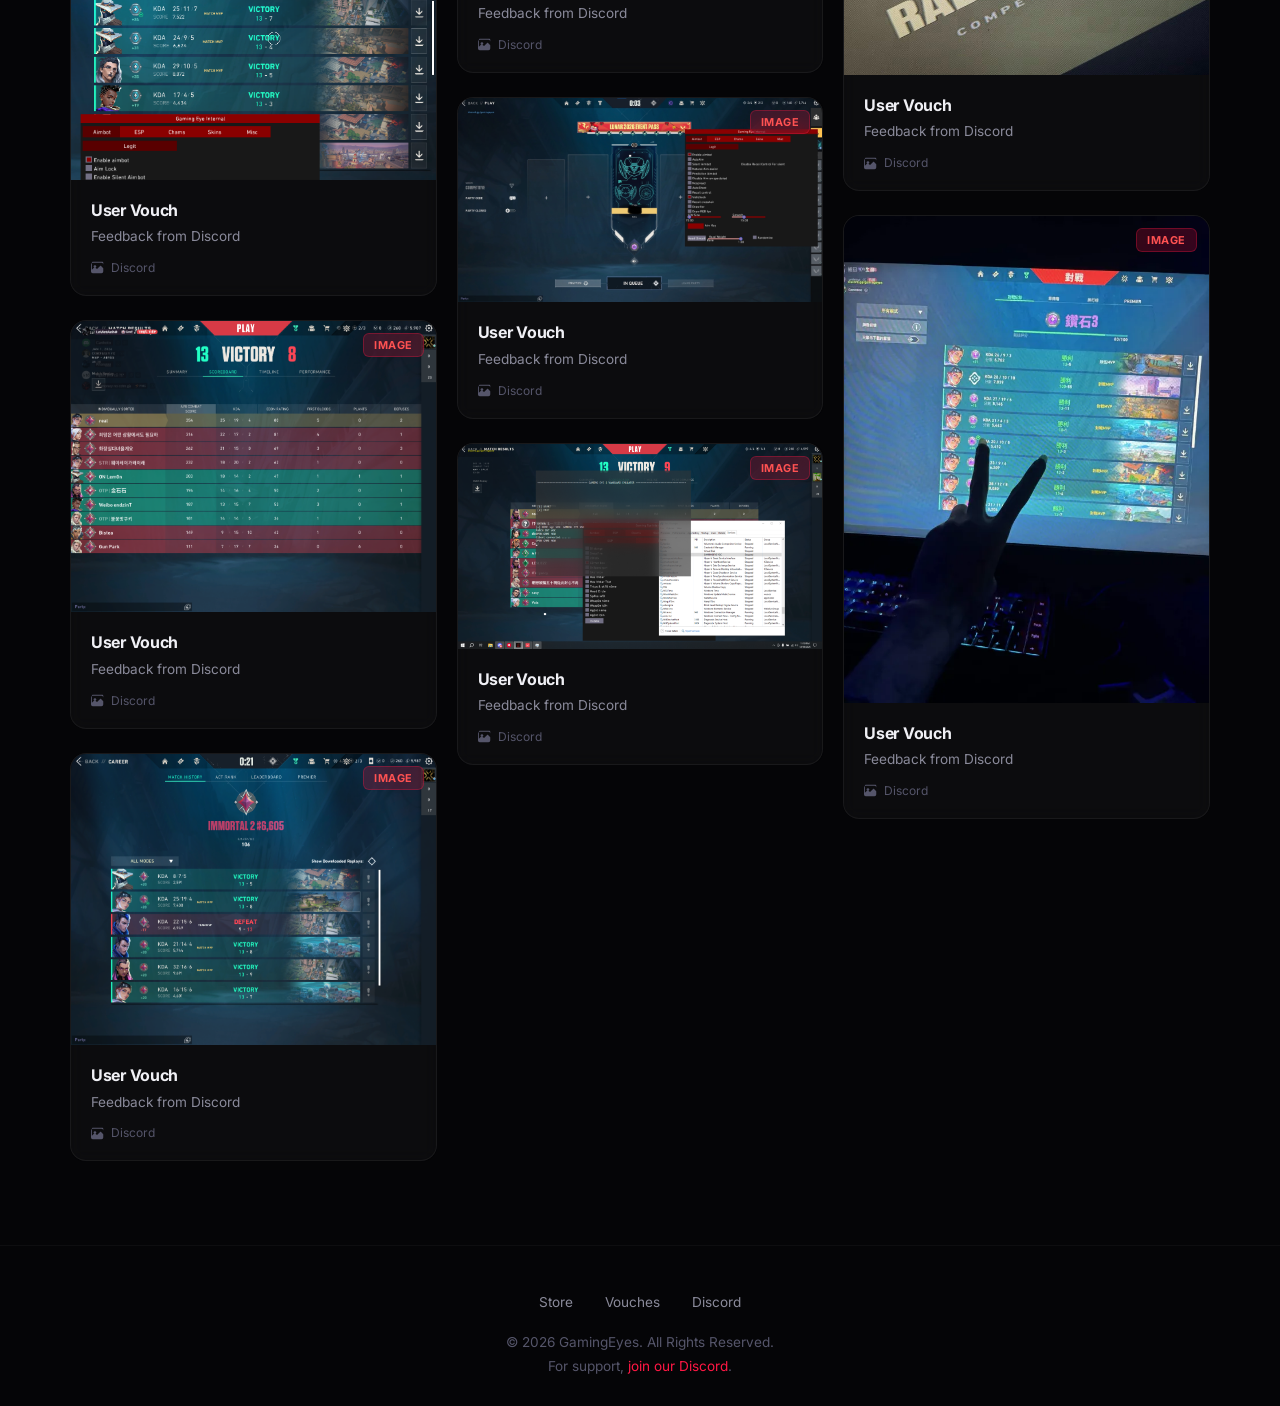
==== commit 011b8d8b: "s" ====
--- a/vouches/index.html
+++ b/vouches/index.html
@@ -426,14 +426,17 @@
             window.location.replace(window.location.pathname.replace('/index.html', '/') + window.location.hash);
         }
 
-        const VOUCHES = [
-               { type: "youtube", title: "Pro Feedback", description: "Unmatched performance", src: "xX0FHQZUcOg", source: "YouTube" },
-               { type: "youtube", title: "Ace Easy", description: "Unmatched performance", src: "h_6STFMO2rs", source: "YouTube" },
-               { type: "youtube", title: "Pro Feedback", description: "Unmatched performance", src: "d5j-fjiRFsc", source: "YouTube" },
-               { type: "youtube", title: "Pro Feedback", description: "Unmatched performance", src: "eAiOyIje1CI", source: "YouTube" },
-               { type: "youtube", title: "Pro Feedback", description: "Unmatched performance", src: "3kQPD5FCEzk", source: "YouTube" },
-               { type: "youtube", title: "Pro Feedback", description: "Unmatched performance", src: "GGRKFEYVtiA", source: "YouTube" },
-               { type: "youtube", title: "Pro Feedback", description: "Unmatched performance", src: "kdnKZKqHddA", source: "YouTube" },
+        // Only videos need to be hardcoded — images are auto-loaded from /images/manifest.json
+        const VIDEO_VOUCHES = [
+            { type: "youtube", title: "Latest Vouch", description: "Fresh gameplay proof", src: "Ei0mvopugEI", source: "YouTube" },
+            { type: "youtube", title: "New Vouch", description: "Recent user feedback", src: "_DCSjKUHgD0", source: "YouTube" },
+            { type: "youtube", title: "Pro Feedback", description: "Unmatched performance", src: "xX0FHQZUcOg", source: "YouTube" },
+            { type: "youtube", title: "Ace Easy", description: "Unmatched performance", src: "h_6STFMO2rs", source: "YouTube" },
+            { type: "youtube", title: "Pro Feedback", description: "Unmatched performance", src: "d5j-fjiRFsc", source: "YouTube" },
+            { type: "youtube", title: "Pro Feedback", description: "Unmatched performance", src: "eAiOyIje1CI", source: "YouTube" },
+            { type: "youtube", title: "Pro Feedback", description: "Unmatched performance", src: "3kQPD5FCEzk", source: "YouTube" },
+            { type: "youtube", title: "Pro Feedback", description: "Unmatched performance", src: "GGRKFEYVtiA", source: "YouTube" },
+            { type: "youtube", title: "Pro Feedback", description: "Unmatched performance", src: "kdnKZKqHddA", source: "YouTube" },
             { type: "youtube", title: "Customer Highlight", description: "GamingEyes in action", src: "AE7Obn7p63k", source: "YouTube" },
             { type: "youtube", title: "Vouch Video", description: "Perfect performance", src: "pGijNXS3LeA", source: "YouTube" },
             { type: "youtube", title: "Review", description: "Top tier quality", src: "GCR1nKU7bQY", source: "YouTube" },
@@ -443,63 +446,45 @@
             { type: "youtube", title: "Vouch Demonstration", description: "Best on the market", src: "-B4ho8XggNA", source: "YouTube" },
             { type: "youtube", title: "Community Vouch", description: "Highly recommended", src: "ULgOASfnVyU", source: "YouTube" },
             { type: "youtube", title: "Pro Feedback", description: "Unmatched performance", src: "djHz3OYvXJ4", source: "YouTube" },
-
-            { type: "image", title: "User Vouch", description: "Feedback from Discord", src: "../images/0017.webp", source: "Discord" },
-            { type: "image", title: "User Vouch", description: "Feedback from Discord", src: "../images/616528751_910075708345432_8567055646851269476_n.webp", source: "Discord" },
-            { type: "image", title: "User Vouch", description: "Feedback from Discord", src: "../images/A0881FC7-1437-4B21-85DA-52E0991DDCC8.webp", source: "Discord" },
-            { type: "image", title: "User Vouch", description: "Feedback from Discord", src: "../images/DDA6FD00-D3E5-4ED9-B3C2-BAD6D216B5A1.webp", source: "Discord" },
-            { type: "image", title: "User Vouch", description: "Feedback from Discord", src: "../images/IMG_3311.webp", source: "Discord" },
-            { type: "image", title: "User Vouch", description: "Feedback from Discord", src: "../images/IMG_3323.webp", source: "Discord" },
-            { type: "image", title: "User Vouch", description: "Feedback from Discord", src: "../images/IMG_3813.webp", source: "Discord" },
-            { type: "image", title: "User Vouch", description: "Feedback from Discord", src: "../images/IMG_3850.webp", source: "Discord" },
-            { type: "image", title: "User Vouch", description: "Feedback from Discord", src: "../images/Screenshot_2_27_2026_7_39_24_PM.webp", source: "Discord" },
-            { type: "image", title: "User Vouch", description: "Feedback from Discord", src: "../images/image (1).webp", source: "Discord" },
-            { type: "image", title: "User Vouch", description: "Feedback from Discord", src: "../images/image (10).webp", source: "Discord" },
-            { type: "image", title: "User Vouch", description: "Feedback from Discord", src: "../images/image (11).webp", source: "Discord" },
-            { type: "image", title: "User Vouch", description: "Feedback from Discord", src: "../images/image (12).webp", source: "Discord" },
-            { type: "image", title: "User Vouch", description: "Feedback from Discord", src: "../images/image (13).webp", source: "Discord" },
-            { type: "image", title: "User Vouch", description: "Feedback from Discord", src: "../images/image (14).webp", source: "Discord" },
-            { type: "image", title: "User Vouch", description: "Feedback from Discord", src: "../images/image (15).webp", source: "Discord" },
-            { type: "image", title: "User Vouch", description: "Feedback from Discord", src: "../images/image (16).webp", source: "Discord" },
-            { type: "image", title: "User Vouch", description: "Feedback from Discord", src: "../images/image (17).webp", source: "Discord" },
-            { type: "image", title: "User Vouch", description: "Feedback from Discord", src: "../images/image (18).webp", source: "Discord" },
-            { type: "image", title: "User Vouch", description: "Feedback from Discord", src: "../images/image (19).webp", source: "Discord" },
-            { type: "image", title: "User Vouch", description: "Feedback from Discord", src: "../images/image (2).webp", source: "Discord" },
-            { type: "image", title: "User Vouch", description: "Feedback from Discord", src: "../images/image (20).webp", source: "Discord" },
-            { type: "image", title: "User Vouch", description: "Feedback from Discord", src: "../images/image (21).webp", source: "Discord" },
-            { type: "image", title: "User Vouch", description: "Feedback from Discord", src: "../images/image (22).webp", source: "Discord" },
-            { type: "image", title: "User Vouch", description: "Feedback from Discord", src: "../images/image (23).webp", source: "Discord" },
-            { type: "image", title: "User Vouch", description: "Feedback from Discord", src: "../images/image (24).webp", source: "Discord" },
-            { type: "image", title: "User Vouch", description: "Feedback from Discord", src: "../images/image (25).webp", source: "Discord" },
-            { type: "image", title: "User Vouch", description: "Feedback from Discord", src: "../images/image (26).webp", source: "Discord" },
-            { type: "image", title: "User Vouch", description: "Feedback from Discord", src: "../images/image (27).webp", source: "Discord" },
-            { type: "image", title: "User Vouch", description: "Feedback from Discord", src: "../images/image (28).webp", source: "Discord" },
-            { type: "image", title: "User Vouch", description: "Feedback from Discord", src: "../images/image (29).webp", source: "Discord" },
-            { type: "image", title: "User Vouch", description: "Feedback from Discord", src: "../images/image (3).webp", source: "Discord" },
-            { type: "image", title: "User Vouch", description: "Feedback from Discord", src: "../images/image (30).webp", source: "Discord" },
-            { type: "image", title: "User Vouch", description: "Feedback from Discord", src: "../images/image (31).webp", source: "Discord" },
-            { type: "image", title: "User Vouch", description: "Feedback from Discord", src: "../images/image (32).webp", source: "Discord" },
-            { type: "image", title: "User Vouch", description: "Feedback from Discord", src: "../images/image (33).webp", source: "Discord" },
-            { type: "image", title: "User Vouch", description: "Feedback from Discord", src: "../images/image (34).webp", source: "Discord" },
-            { type: "image", title: "User Vouch", description: "Feedback from Discord", src: "../images/image (4).webp", source: "Discord" },
-            { type: "image", title: "User Vouch", description: "Feedback from Discord", src: "../images/image (5).webp", source: "Discord" },
-            { type: "image", title: "User Vouch", description: "Feedback from Discord", src: "../images/image (6).webp", source: "Discord" },
-            { type: "image", title: "User Vouch", description: "Feedback from Discord", src: "../images/image (7).webp", source: "Discord" },
-            { type: "image", title: "User Vouch", description: "Feedback from Discord", src: "../images/image (8).webp", source: "Discord" },
-            { type: "image", title: "User Vouch", description: "Feedback from Discord", src: "../images/image (9).webp", source: "Discord" },
-            { type: "image", title: "User Vouch", description: "Feedback from Discord", src: "../images/image-13.webp", source: "Discord" },
-            { type: "image", title: "User Vouch", description: "Feedback from Discord", src: "../images/image-6.webp", source: "Discord" },
-            { type: "image", title: "User Vouch", description: "Feedback from Discord", src: "../images/image.webp", source: "Discord" },
-            { type: "image", title: "User Vouch", description: "Feedback from Discord", src: "../images/li34bVQ.webp", source: "Discord" },
         ];
 
-        document.addEventListener('DOMContentLoaded', () => {
+        // Dynamically load all images from manifest (generated by GitHub Actions on deploy)
+        // Images are auto-detected: just push any .webp/.png/.jpg/.jpeg/.gif/.bmp/.svg/.avif to /images/
+        let VOUCHES = [...VIDEO_VOUCHES];
+
+        async function loadImageManifest() {
+            try {
+                const resp = await fetch('/images/manifest.json?v=' + Date.now());
+                if (!resp.ok) throw new Error('Manifest not found');
+                const filenames = await resp.json();
+                // Convert filenames to vouch entries (manifest is already sorted newest-first)
+                const imageVouches = filenames
+                    .filter(f => f !== 'manifest.json')
+                    .map(filename => ({
+                        type: "image",
+                        title: "User Vouch",
+                        description: "Feedback from Discord",
+                        src: "../images/" + filename,
+                        source: "Discord"
+                    }));
+                // Merge: videos first, then images
+                VOUCHES = [...VIDEO_VOUCHES, ...imageVouches];
+                return true;
+            } catch (e) {
+                console.warn('Could not load image manifest, using fallback:', e);
+                return false;
+            }
+        }
+
+        document.addEventListener('DOMContentLoaded', async () => {
             const grid = document.getElementById('vouchesGrid');
             const lightbox = document.getElementById('lightbox');
             const lightboxContent = document.getElementById('lightboxContent');
             const lightboxClose = document.getElementById('lightboxClose');
             const vouchCount = document.getElementById('vouchCount');
 
+            // Load manifest then render
+            await loadImageManifest();
             vouchCount.textContent = VOUCHES.length;
 
             function renderVouches(filter = 'all') {
@@ -729,17 +714,43 @@
 
             function animateVouchCards() {
                 const cards = gsap.utils.toArray('.vouch-card');
-                cards.forEach((card, i) => {
+                // First batch: cards visible on initial load (animate immediately with stagger)
+                const firstBatch = cards.slice(0, 12);
+                const restCards = cards.slice(12);
+
+                firstBatch.forEach((card, i) => {
                     gsap.fromTo(card,
-                        { opacity: 0 },
+                        { opacity: 0, y: 40, scale: 0.92 },
                         {
                             opacity: 1,
-                            duration: 0.5,
-                            delay: i * 0.03,
-                            ease: 'power2.out',
-                            clearProps: 'all',
+                            y: 0,
+                            scale: 1,
+                            duration: 0.6,
+                            delay: i * 0.06,
+                            ease: 'back.out(1.2)',
+                            clearProps: 'transform',
                         }
                     );
+                });
+
+                // Remaining cards: animate on scroll into view
+                restCards.forEach((card) => {
+                    gsap.set(card, { opacity: 0, y: 30, scale: 0.95 });
+                    ScrollTrigger.create({
+                        trigger: card,
+                        start: 'top 92%',
+                        once: true,
+                        onEnter: () => {
+                            gsap.to(card, {
+                                opacity: 1,
+                                y: 0,
+                                scale: 1,
+                                duration: 0.5,
+                                ease: 'power3.out',
+                                clearProps: 'transform',
+                            });
+                        }
+                    });
                 });
             }
 
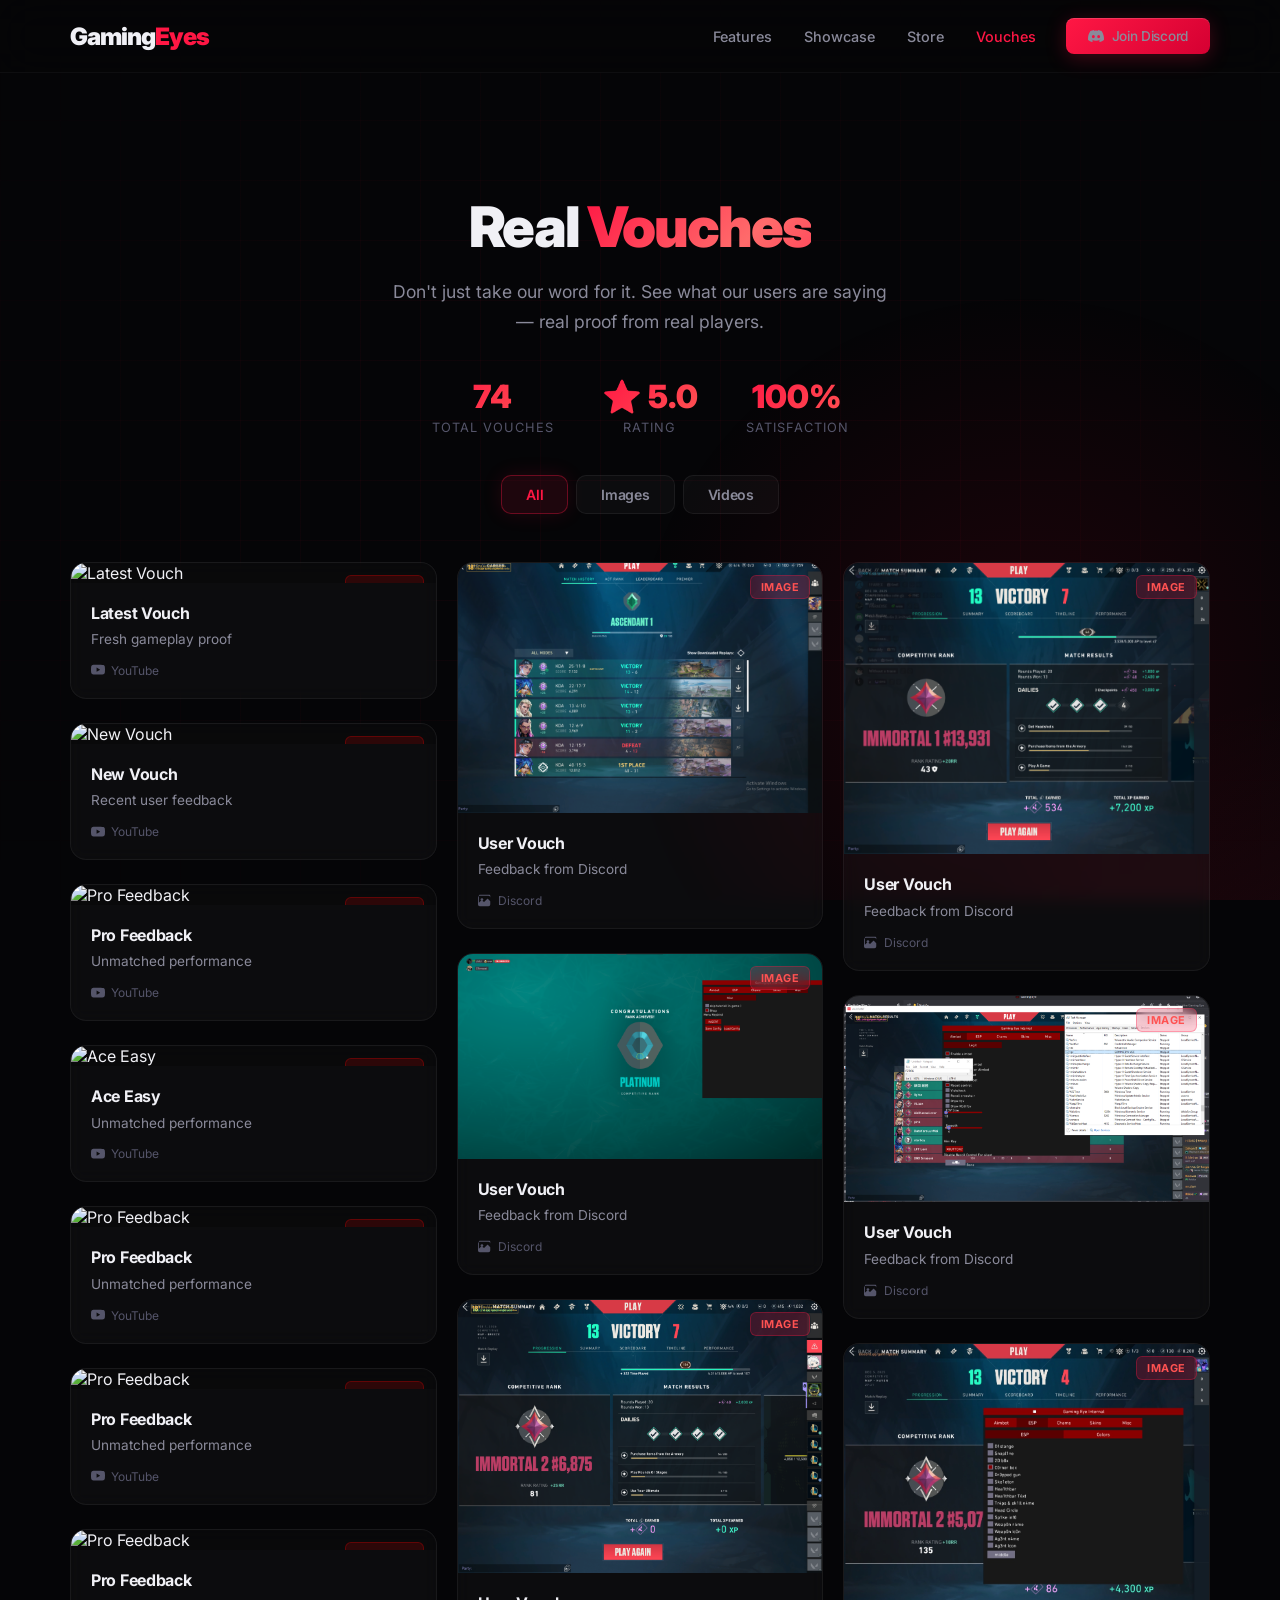
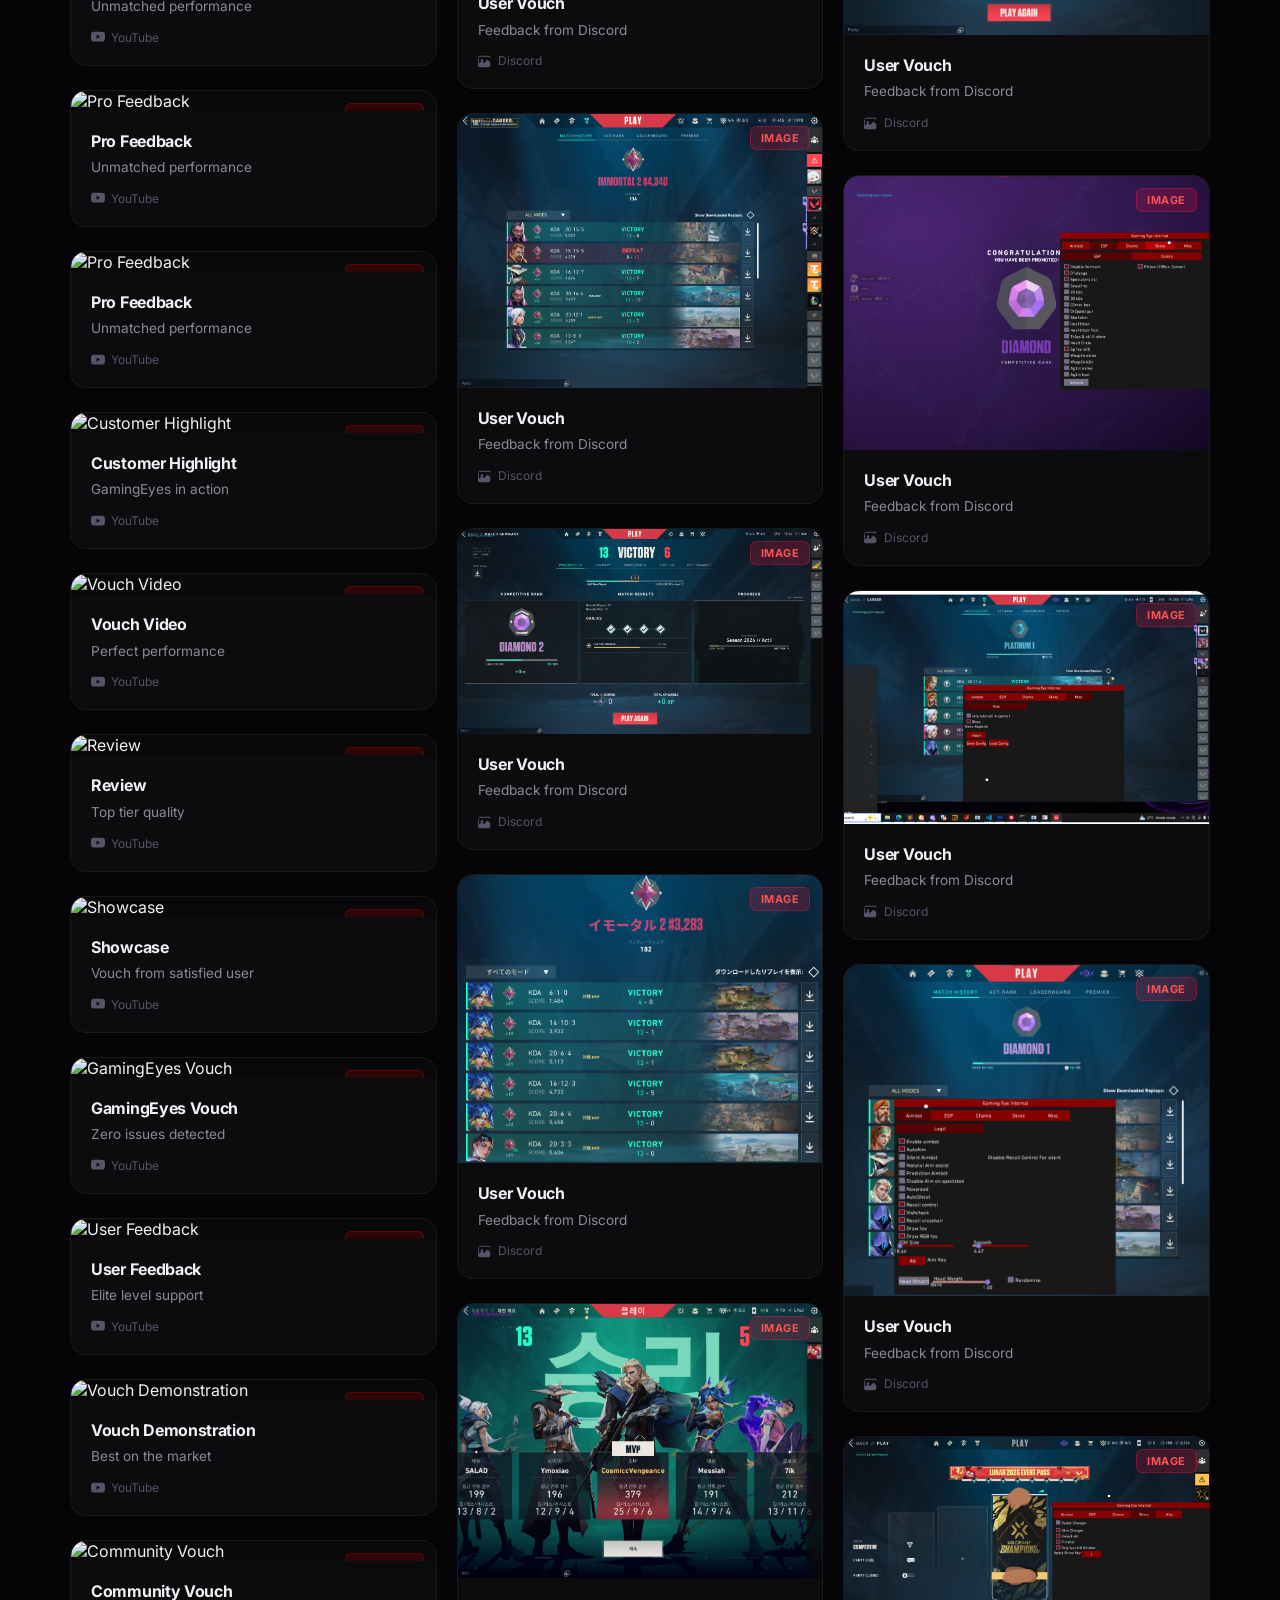
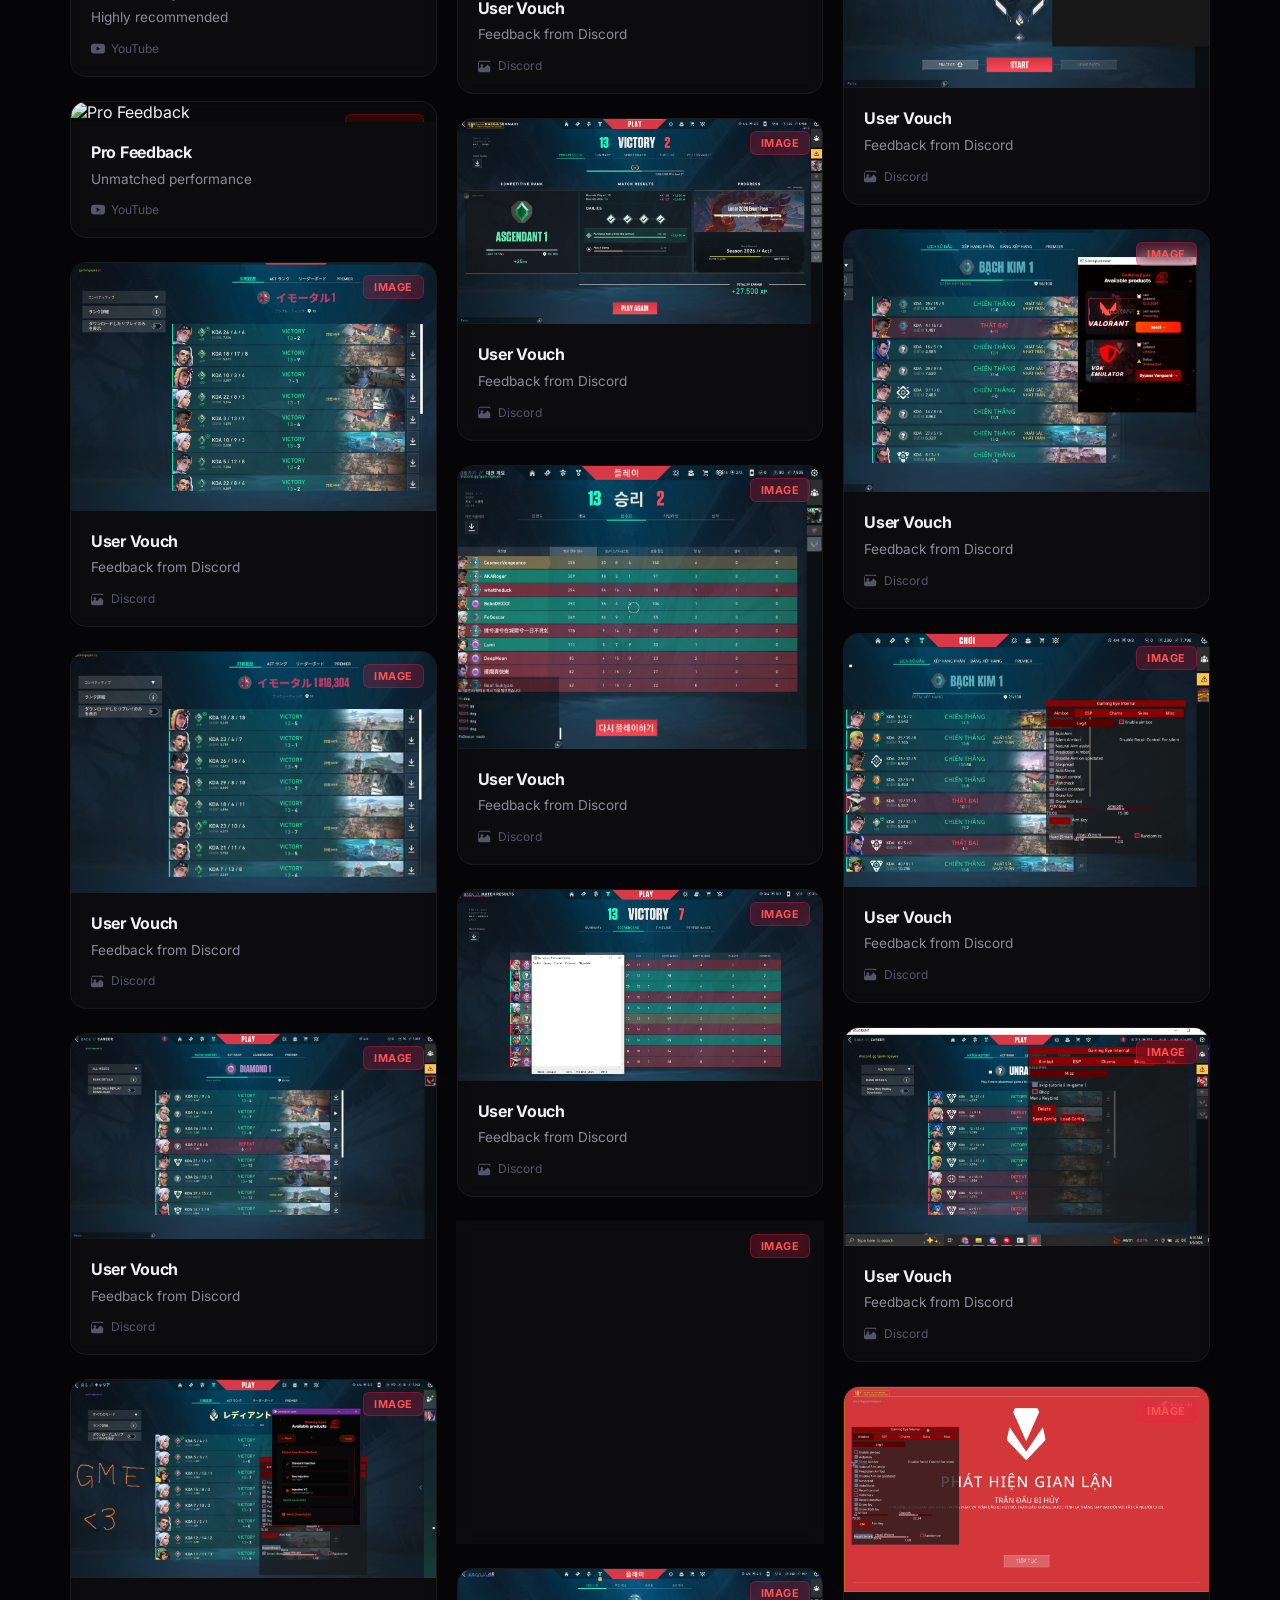
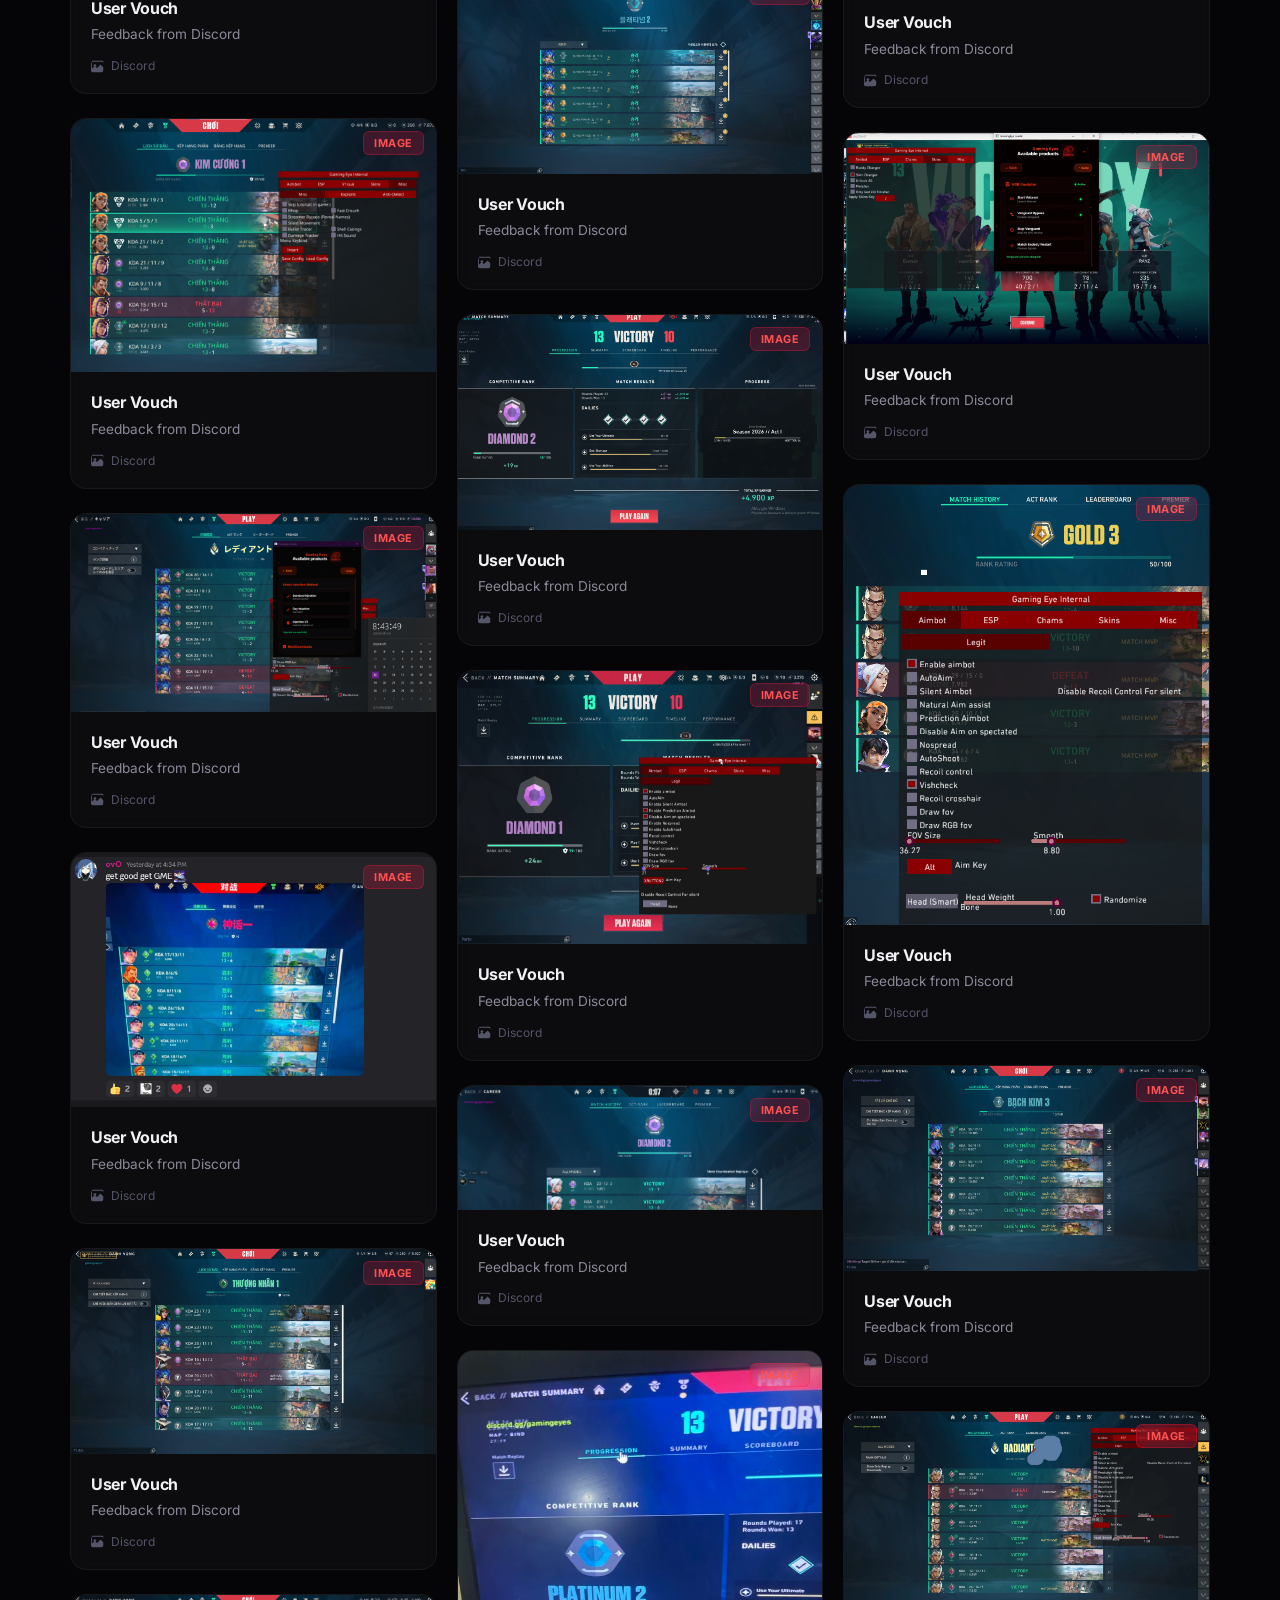
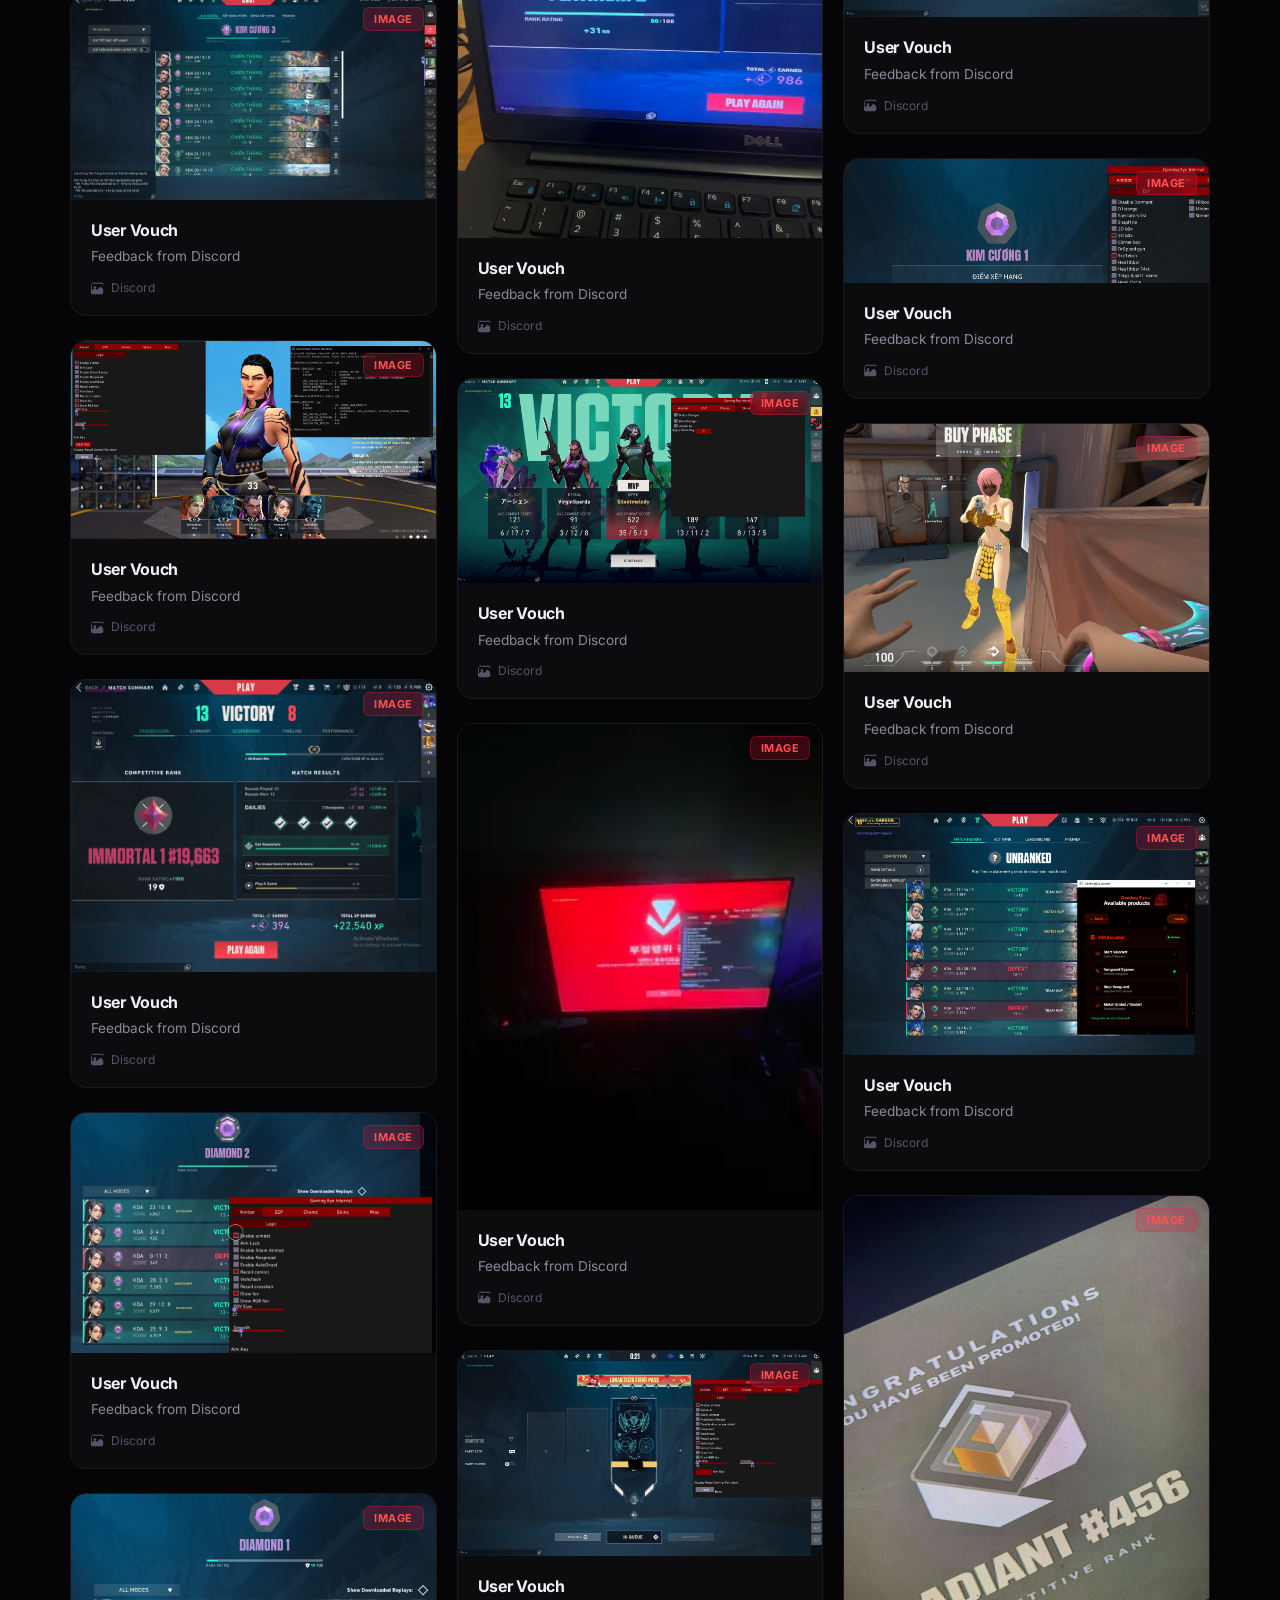
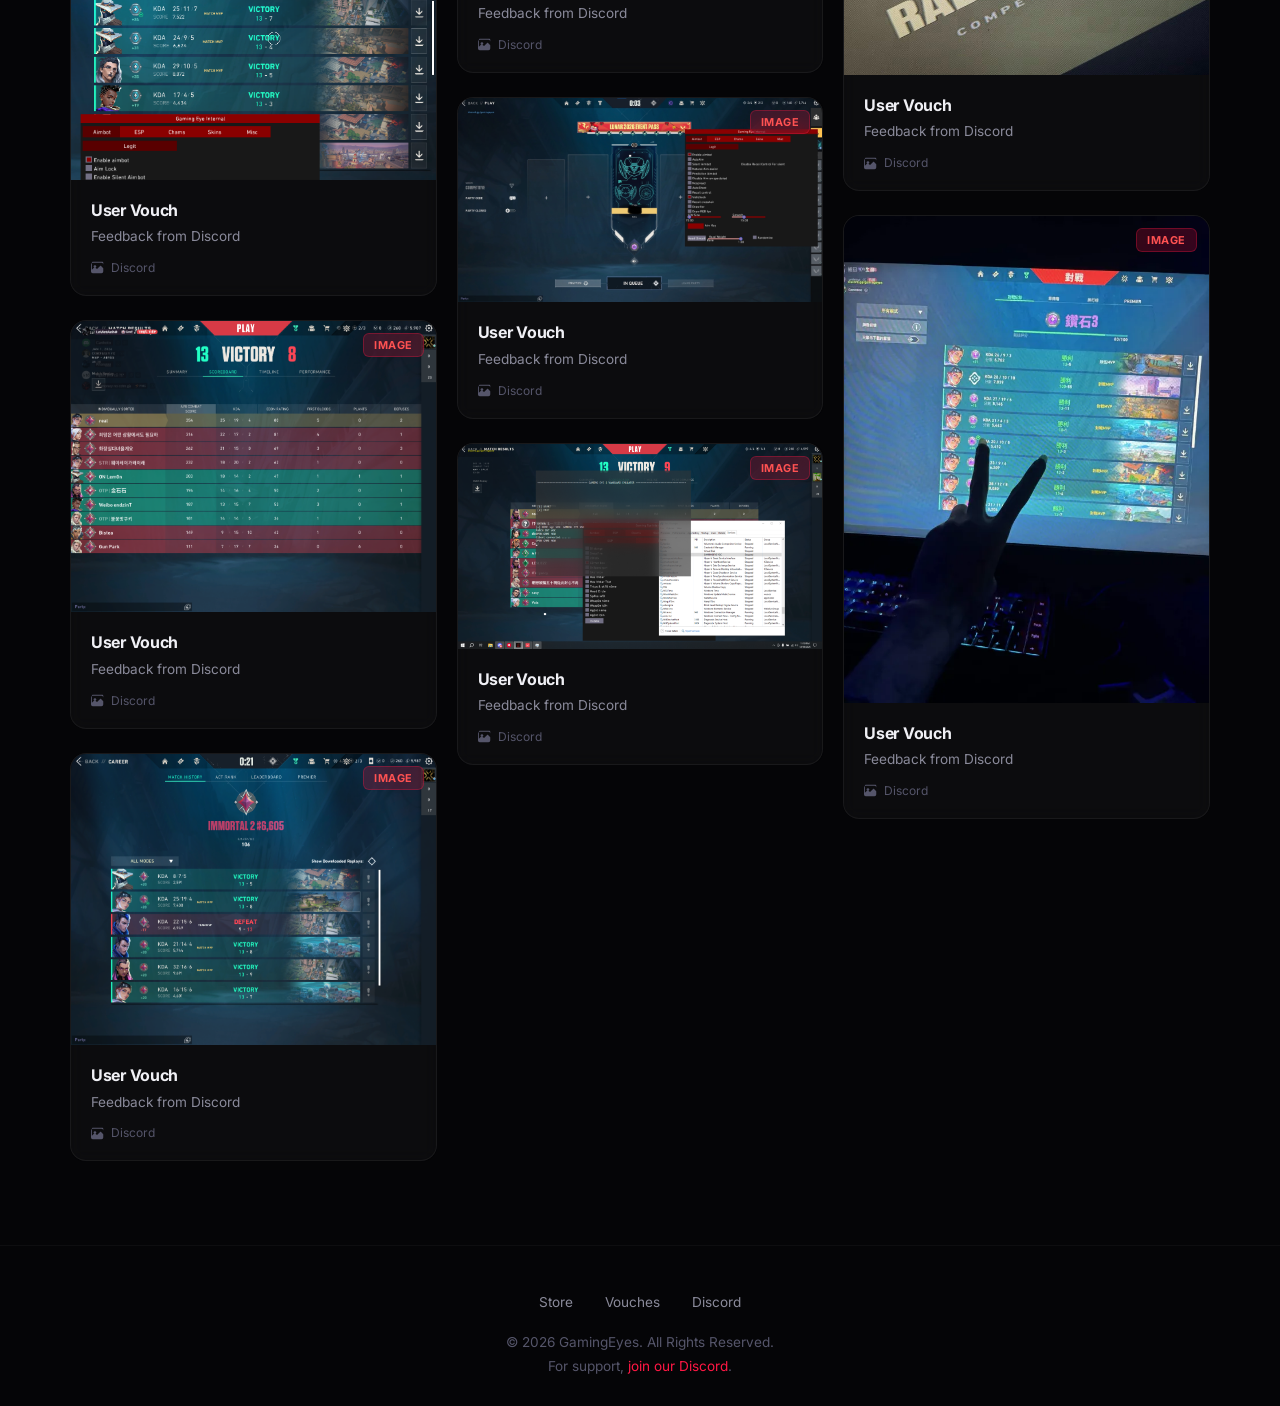
==== commit 97156b55: "s" ====
--- a/vouches/index.html
+++ b/vouches/index.html
@@ -448,8 +448,35 @@
             { type: "youtube", title: "Pro Feedback", description: "Unmatched performance", src: "djHz3OYvXJ4", source: "YouTube" },
         ];
 
-        // Dynamically load all images from manifest (generated by GitHub Actions on deploy)
-        // Images are auto-detected: just push any .webp/.png/.jpg/.jpeg/.gif/.bmp/.svg/.avif to /images/
+        // Hardcoded fallback for when manifest isn't available yet
+        const FALLBACK_IMAGES = [
+            "imga2.webp","ama.webp","image (37).webp","image7.webp","image (36).webp",
+            "image (35).webp","img7.PNG","image 1.webp","image-14.png","image (34).webp",
+            "image (33).webp","image (32).webp","li34bVQ.webp","image (31).webp",
+            "image (30).webp","616528751_910075708345432_8567055646851269476_n.webp",
+            "image (29).webp","image (28).webp","image (27).webp","image (26).webp",
+            "image (25).webp","A0881FC7-1437-4B21-85DA-52E0991DDCC8.webp","image (24).webp",
+            "image (23).webp","image (22).webp","image (21).webp","image (20).webp",
+            "image (19).webp","0017.webp","image (18).webp","IMG_3311.webp","image (17).webp",
+            "IMG_3323.webp","image (16).webp","image (15).webp","image (14).webp",
+            "image (13).webp","image (12).webp","image (11).webp","image (10).webp",
+            "image (9).webp","image (8).webp","Screenshot_2_27_2026_7_39_24_PM.webp",
+            "image (7).webp","image (6).webp","image (5).webp","image (4).webp",
+            "image (3).webp","image (2).webp","image-13.webp","image (1).webp",
+            "DDA6FD00-D3E5-4ED9-B3C2-BAD6D216B5A1.webp","image.webp","image-6.webp",
+            "IMG_3813.webp","IMG_3850.webp"
+        ];
+
+        function imagesToVouches(filenames) {
+            return filenames.map(filename => ({
+                type: "image",
+                title: "User Vouch",
+                description: "Feedback from Discord",
+                src: "../images/" + filename,
+                source: "Discord"
+            }));
+        }
+
         let VOUCHES = [...VIDEO_VOUCHES];
 
         async function loadImageManifest() {
@@ -457,21 +484,12 @@
                 const resp = await fetch('/images/manifest.json?v=' + Date.now());
                 if (!resp.ok) throw new Error('Manifest not found');
                 const filenames = await resp.json();
-                // Convert filenames to vouch entries (manifest is already sorted newest-first)
-                const imageVouches = filenames
-                    .filter(f => f !== 'manifest.json')
-                    .map(filename => ({
-                        type: "image",
-                        title: "User Vouch",
-                        description: "Feedback from Discord",
-                        src: "../images/" + filename,
-                        source: "Discord"
-                    }));
-                // Merge: videos first, then images
+                const imageVouches = imagesToVouches(filenames.filter(f => f !== 'manifest.json'));
                 VOUCHES = [...VIDEO_VOUCHES, ...imageVouches];
                 return true;
             } catch (e) {
-                console.warn('Could not load image manifest, using fallback:', e);
+                console.warn('Manifest not available, using fallback image list');
+                VOUCHES = [...VIDEO_VOUCHES, ...imagesToVouches(FALLBACK_IMAGES)];
                 return false;
             }
         }
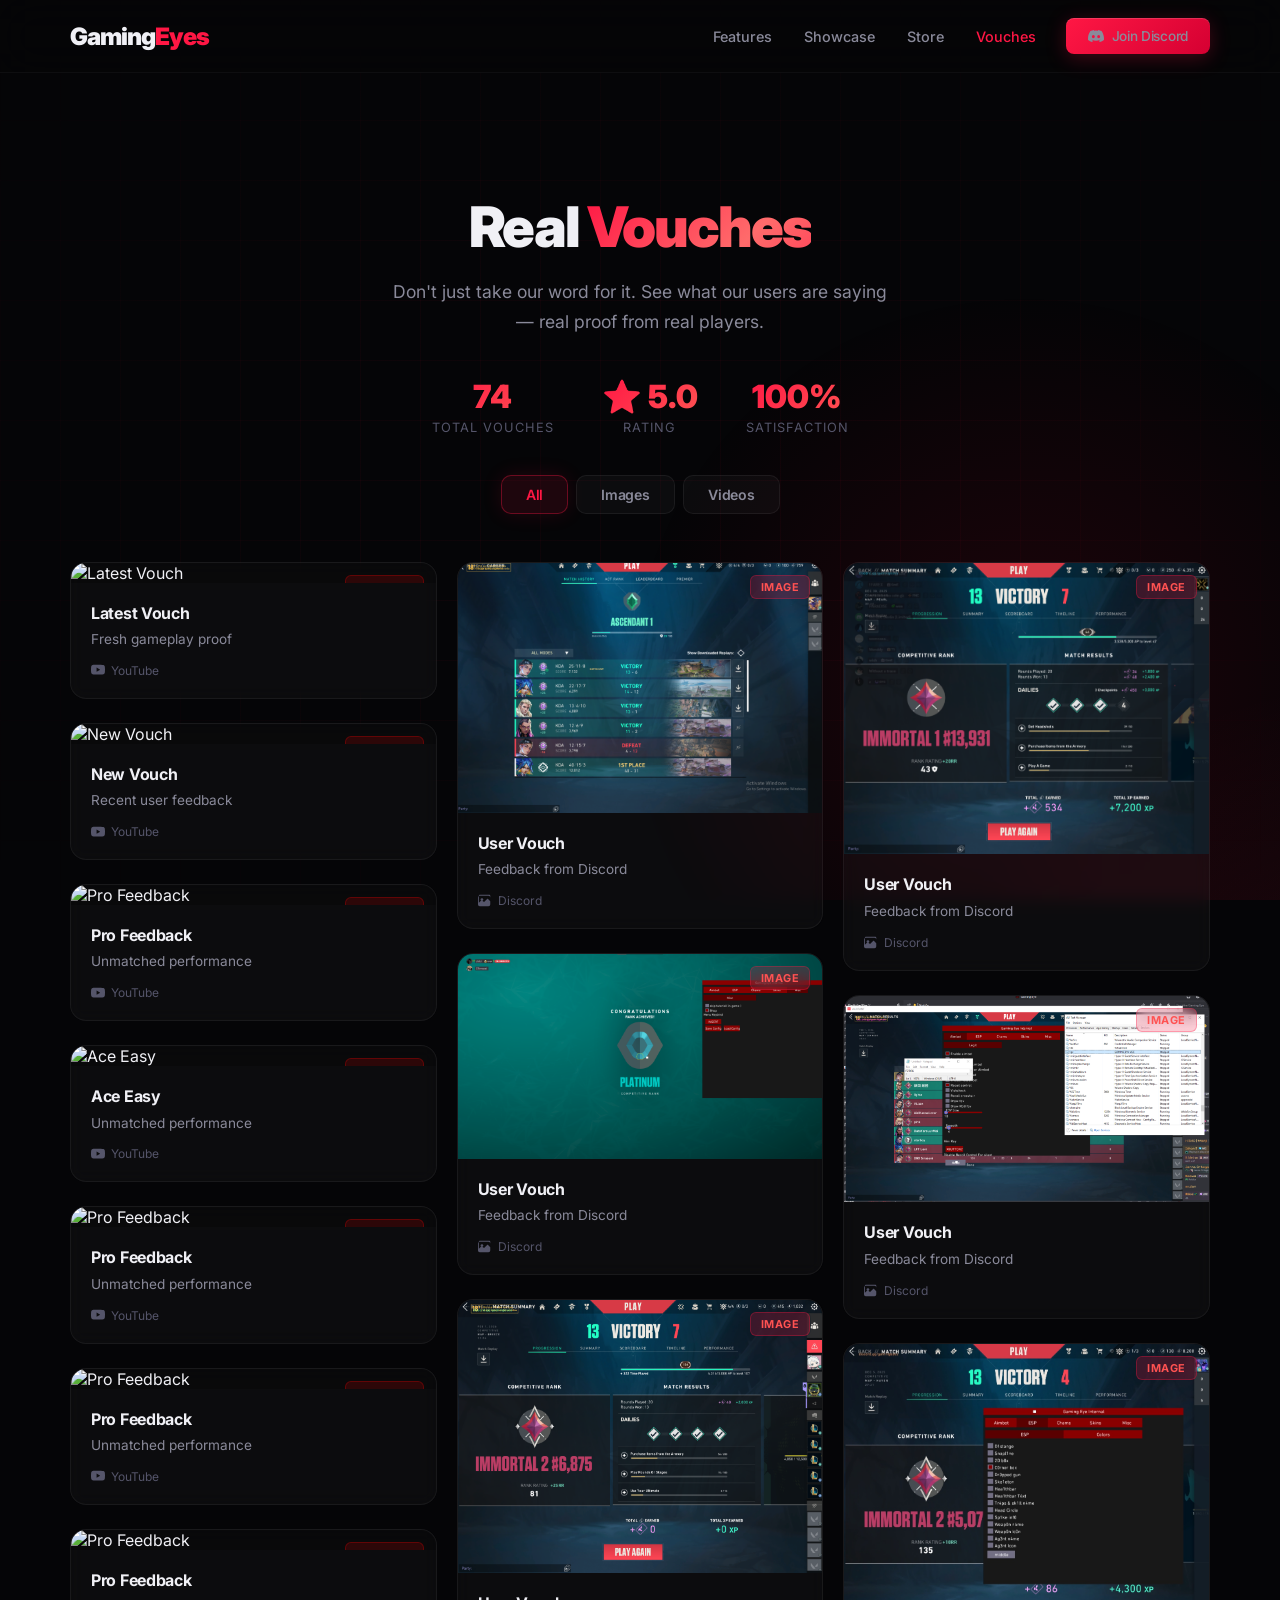
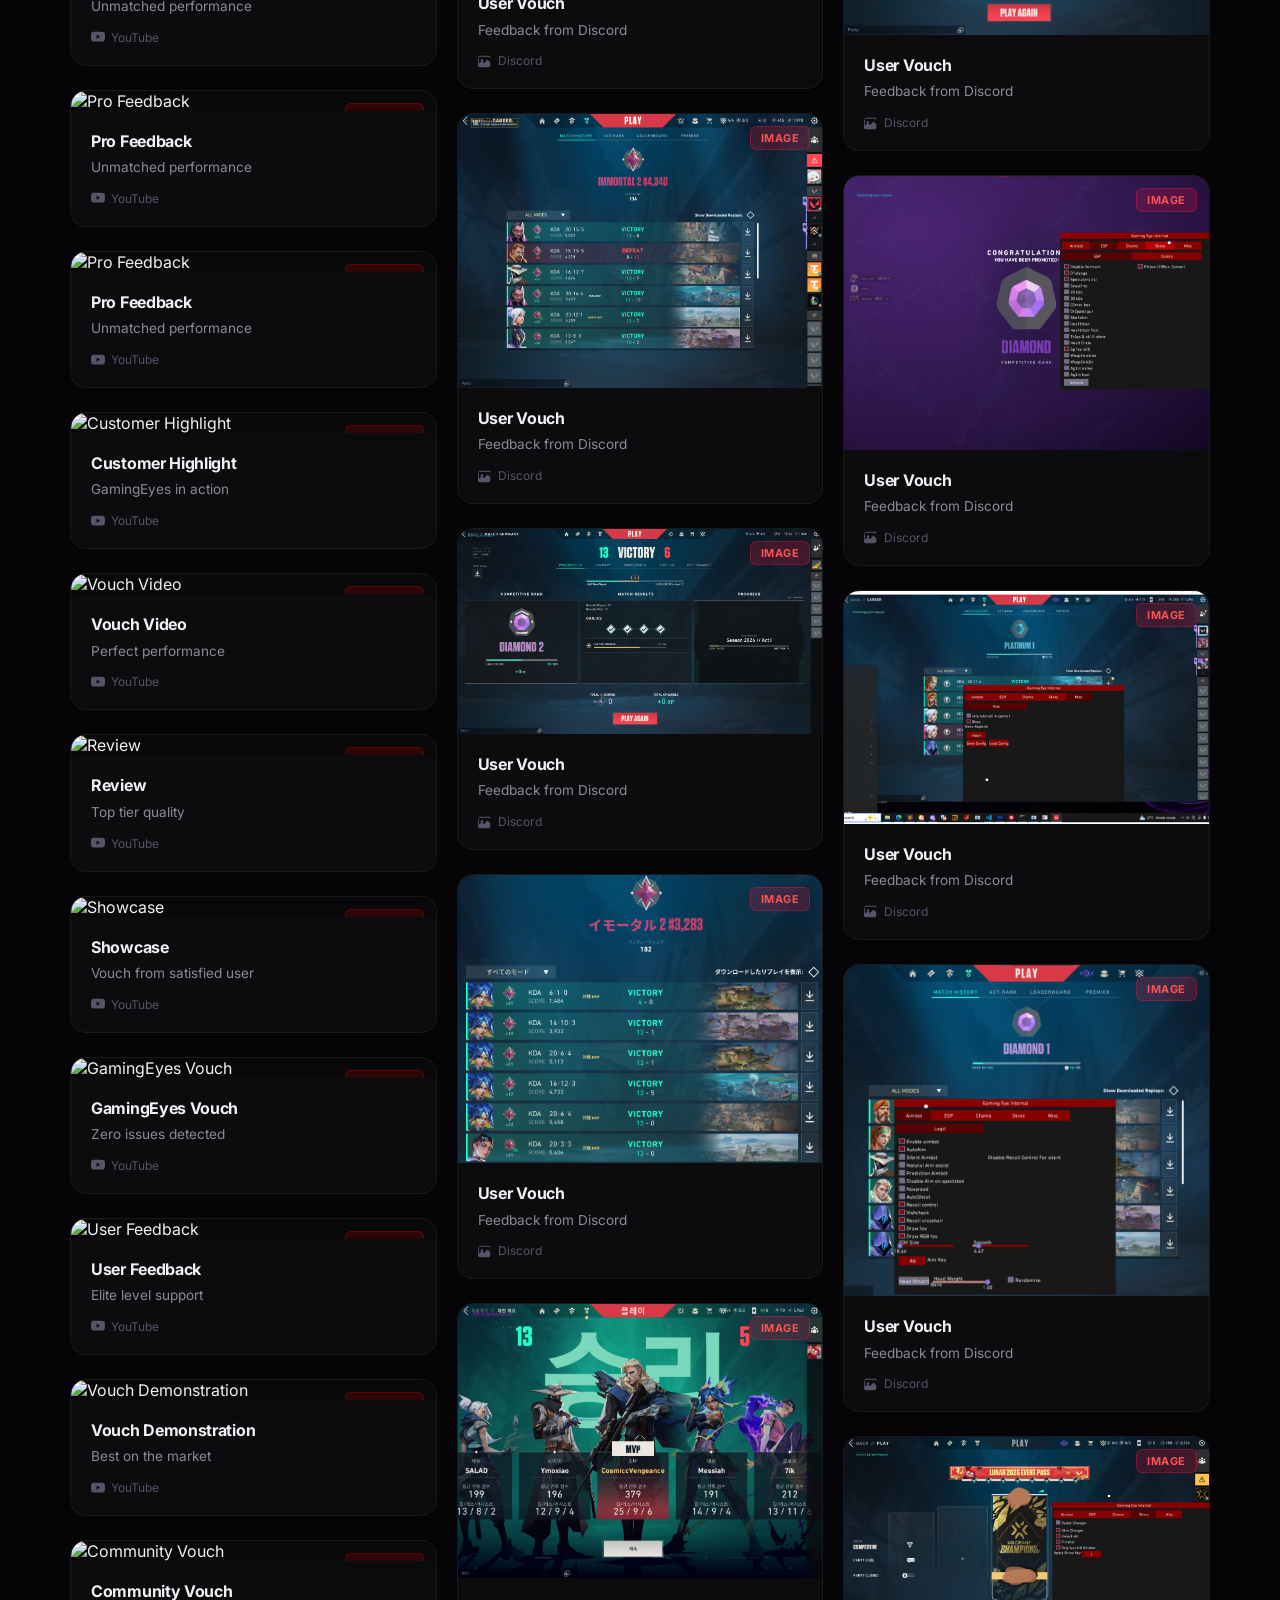
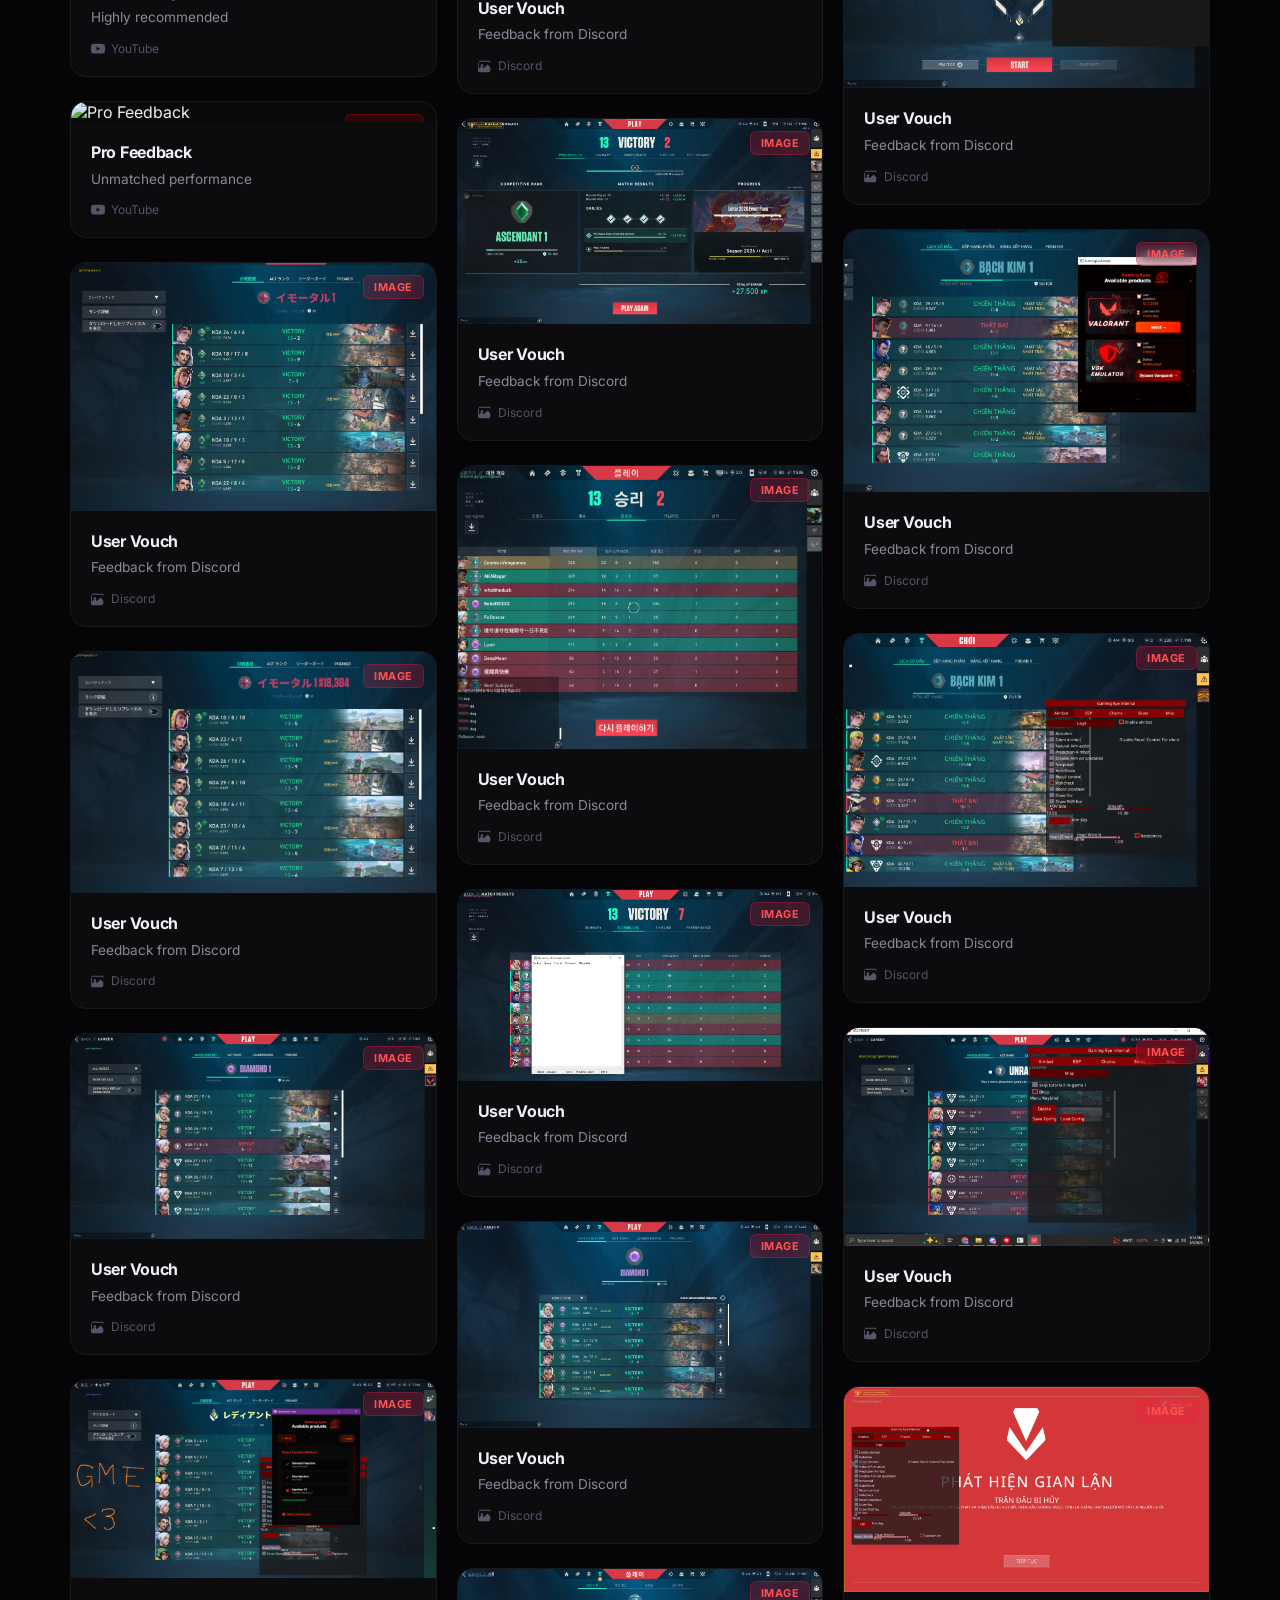
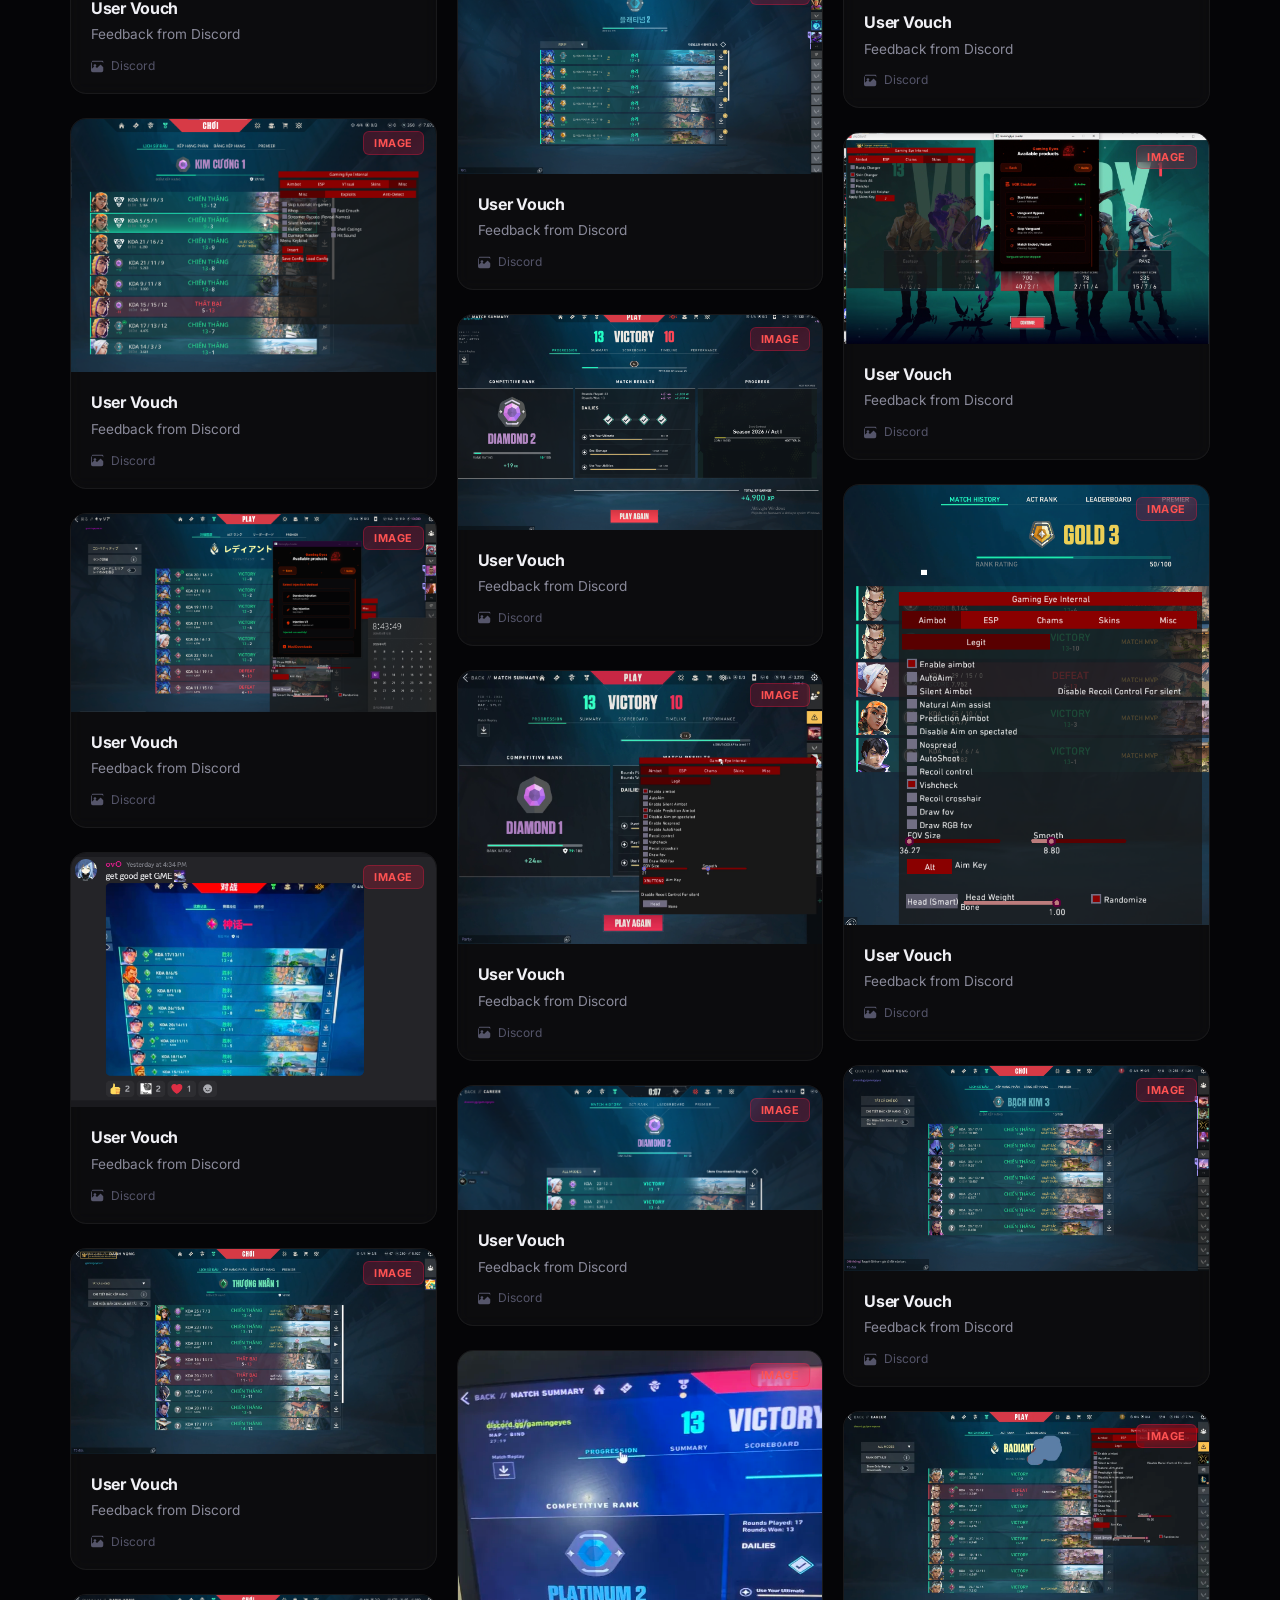
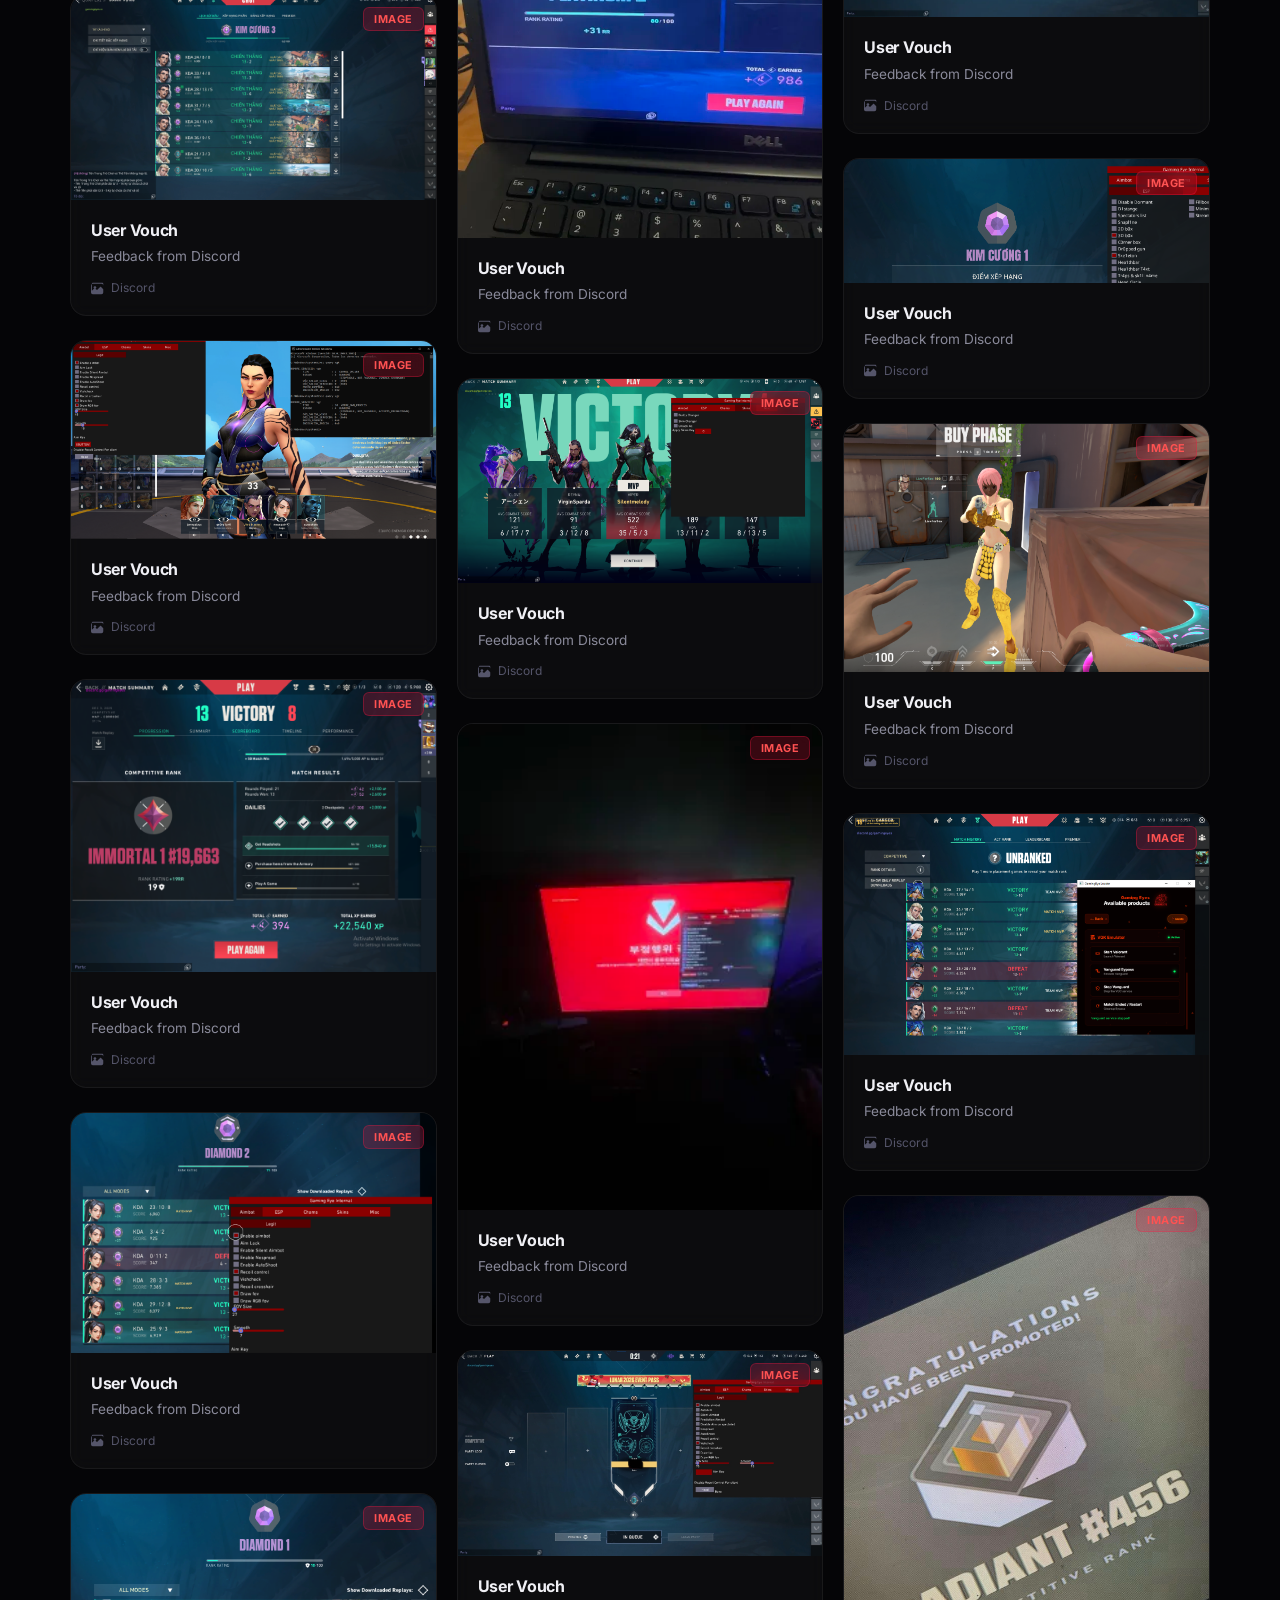
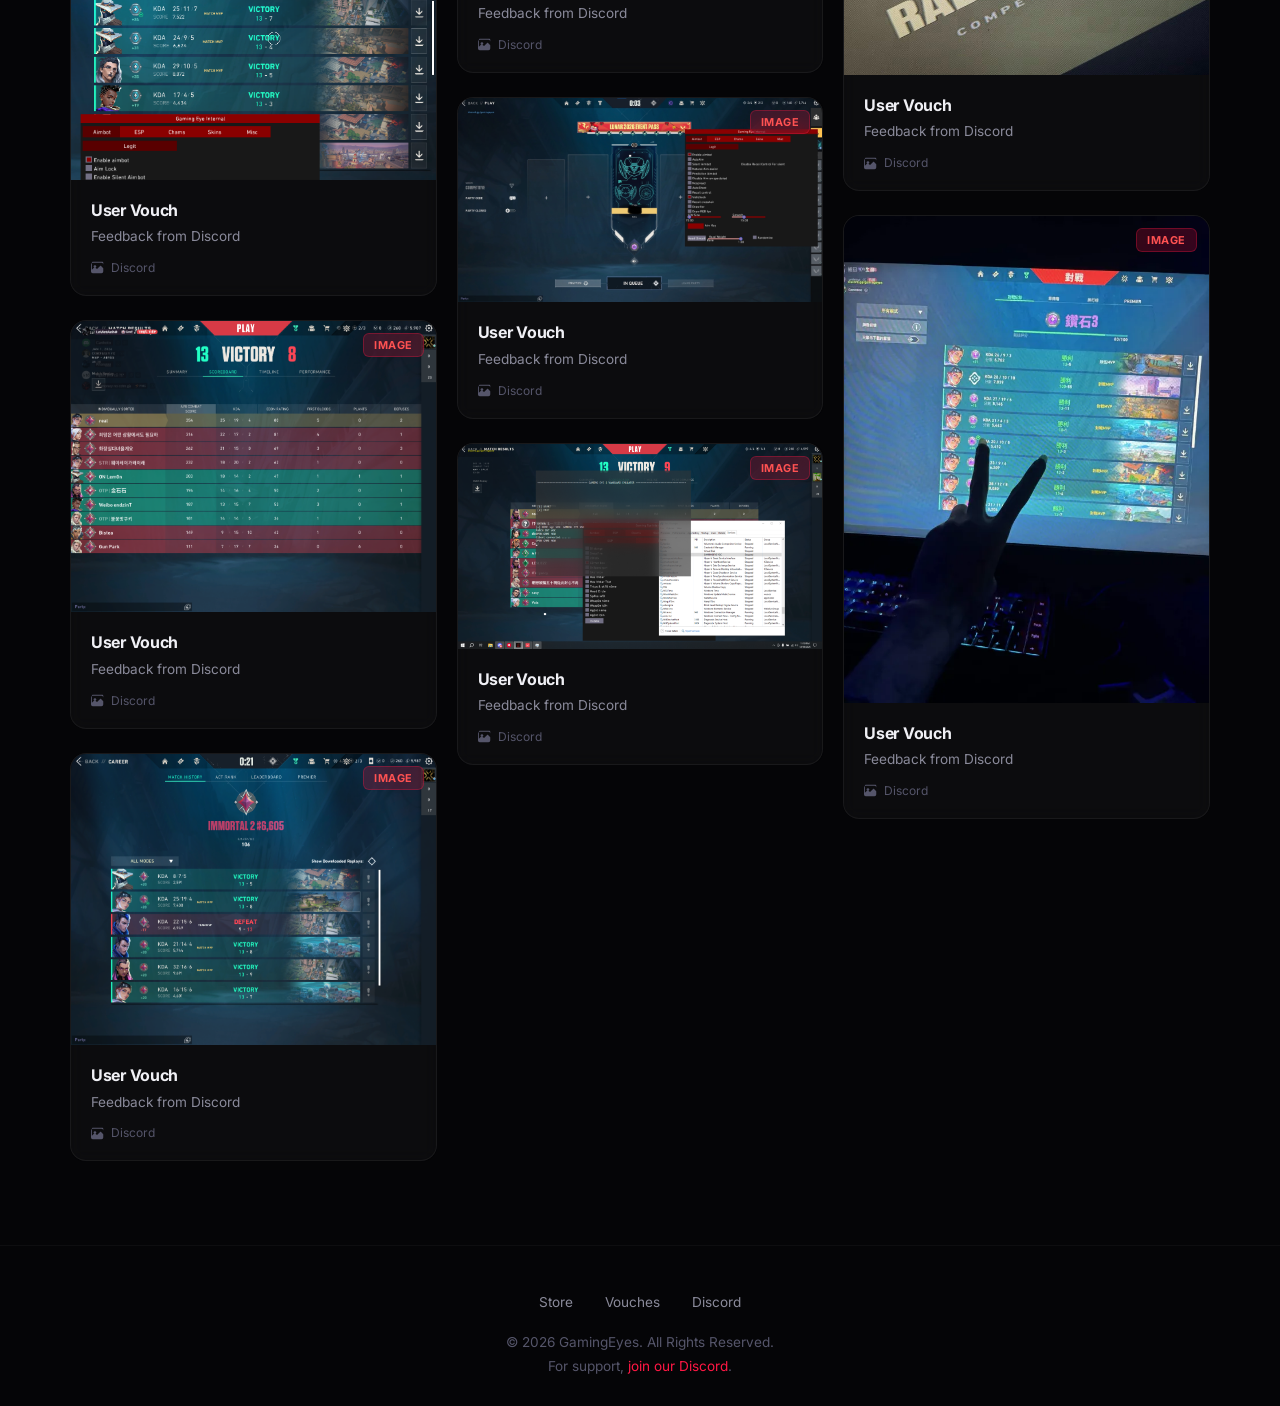
==== commit 6a62eb16: "a" ====
--- a/vouches/index.html
+++ b/vouches/index.html
@@ -472,7 +472,7 @@
                 type: "image",
                 title: "User Vouch",
                 description: "Feedback from Discord",
-                src: "../images/" + filename,
+                src: "../images/" + encodeURIComponent(filename),
                 source: "Discord"
             }));
         }
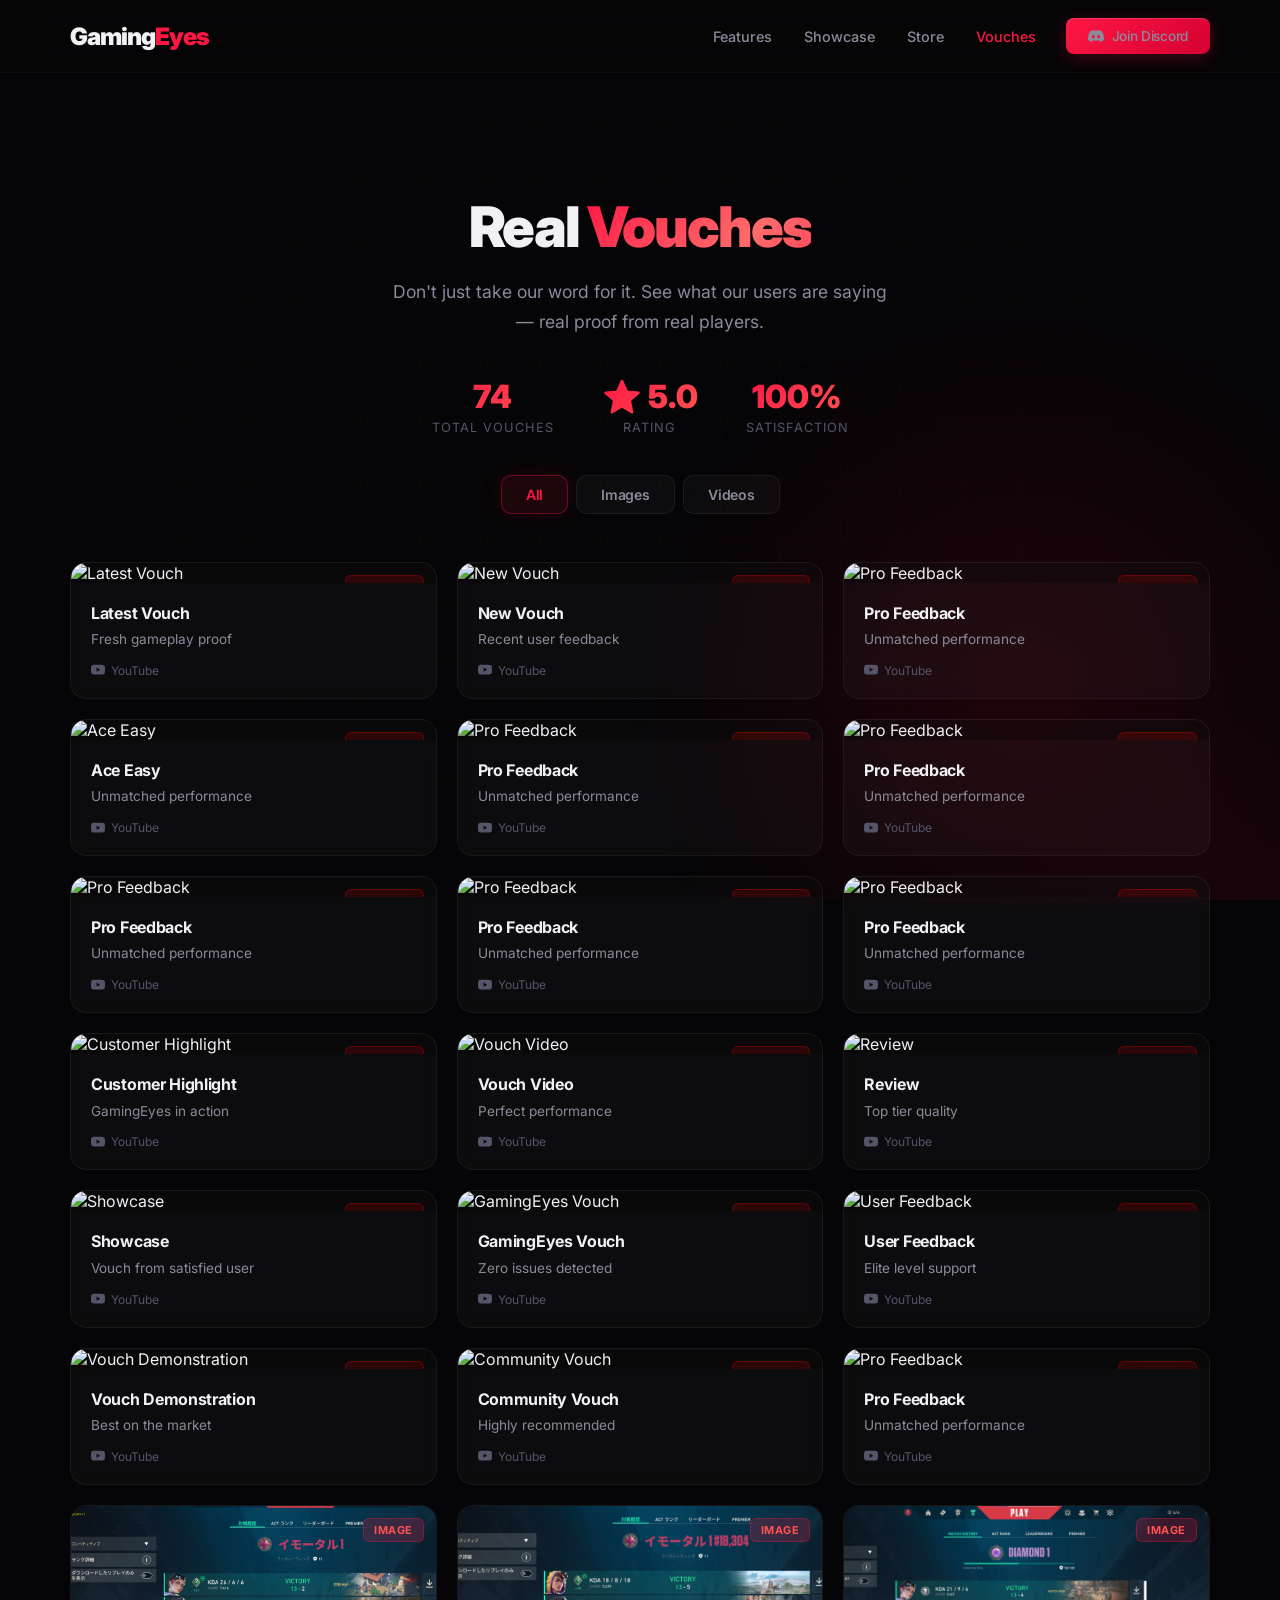
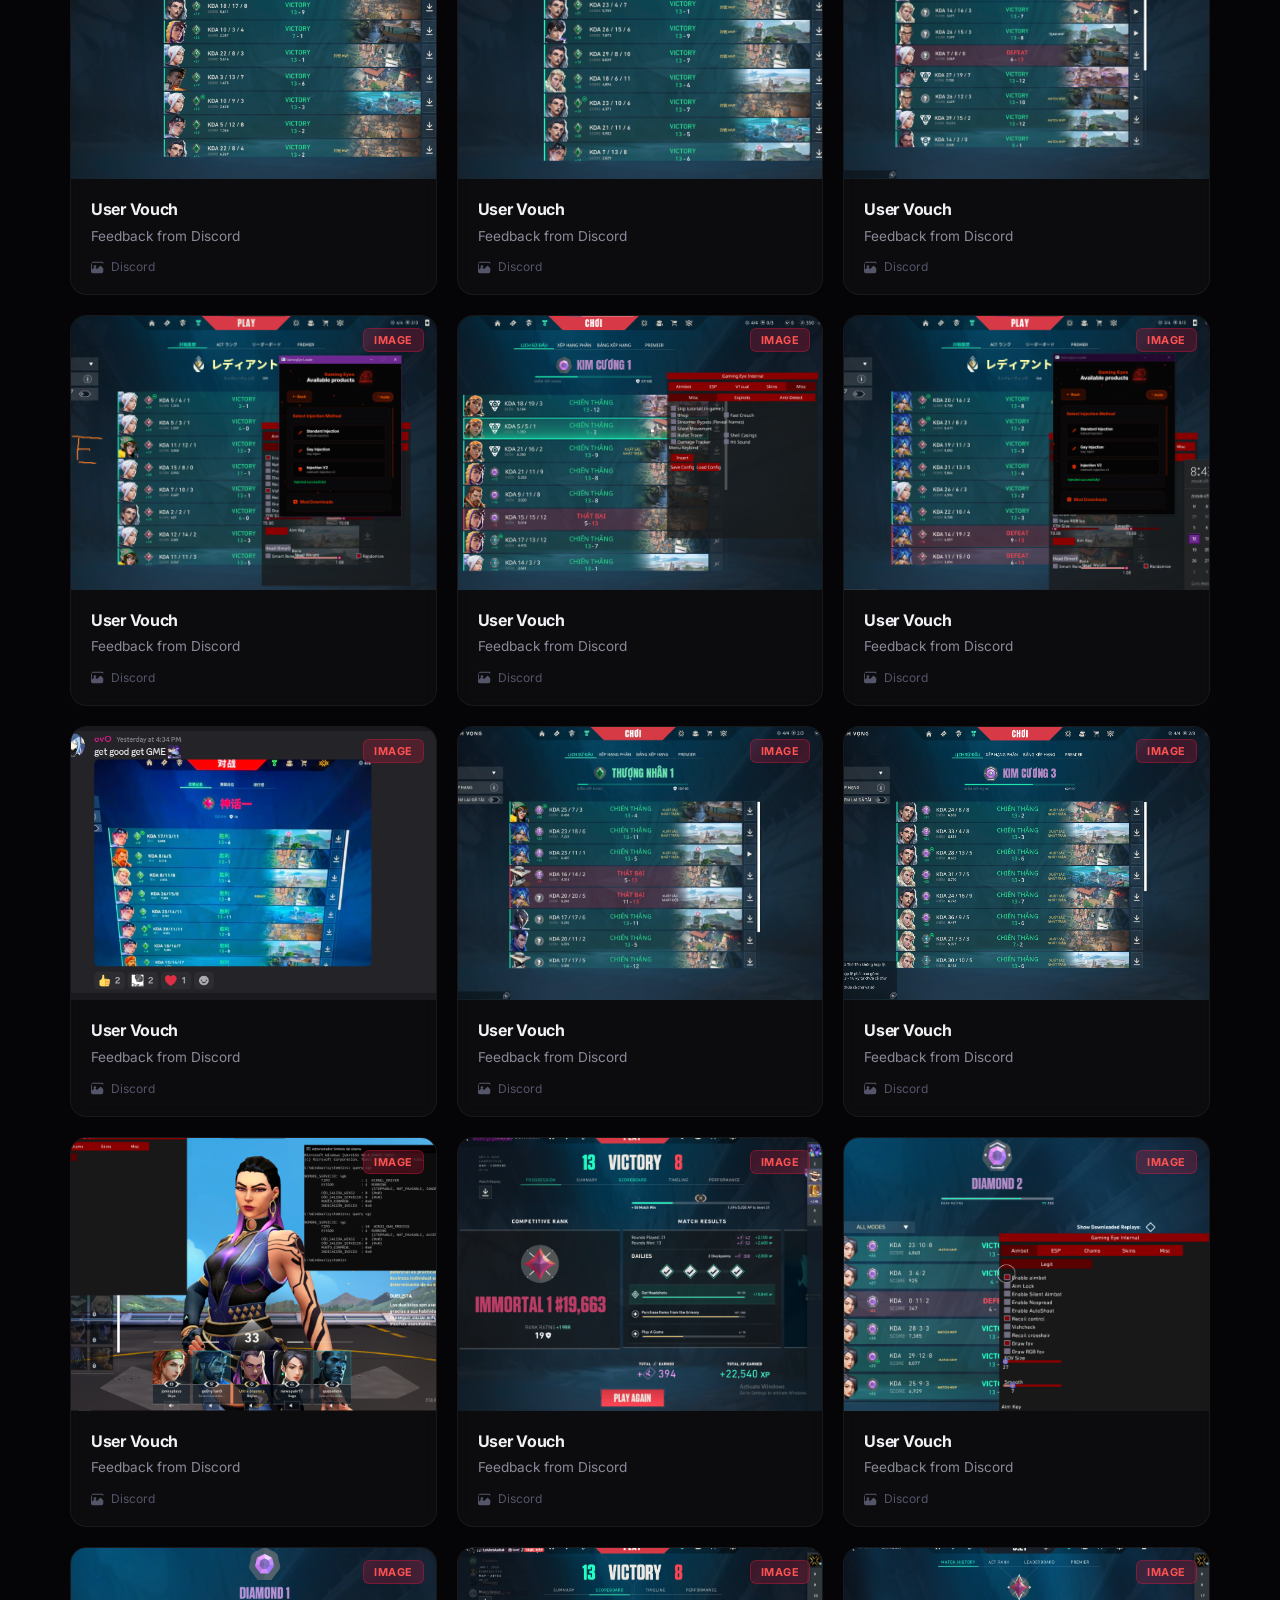
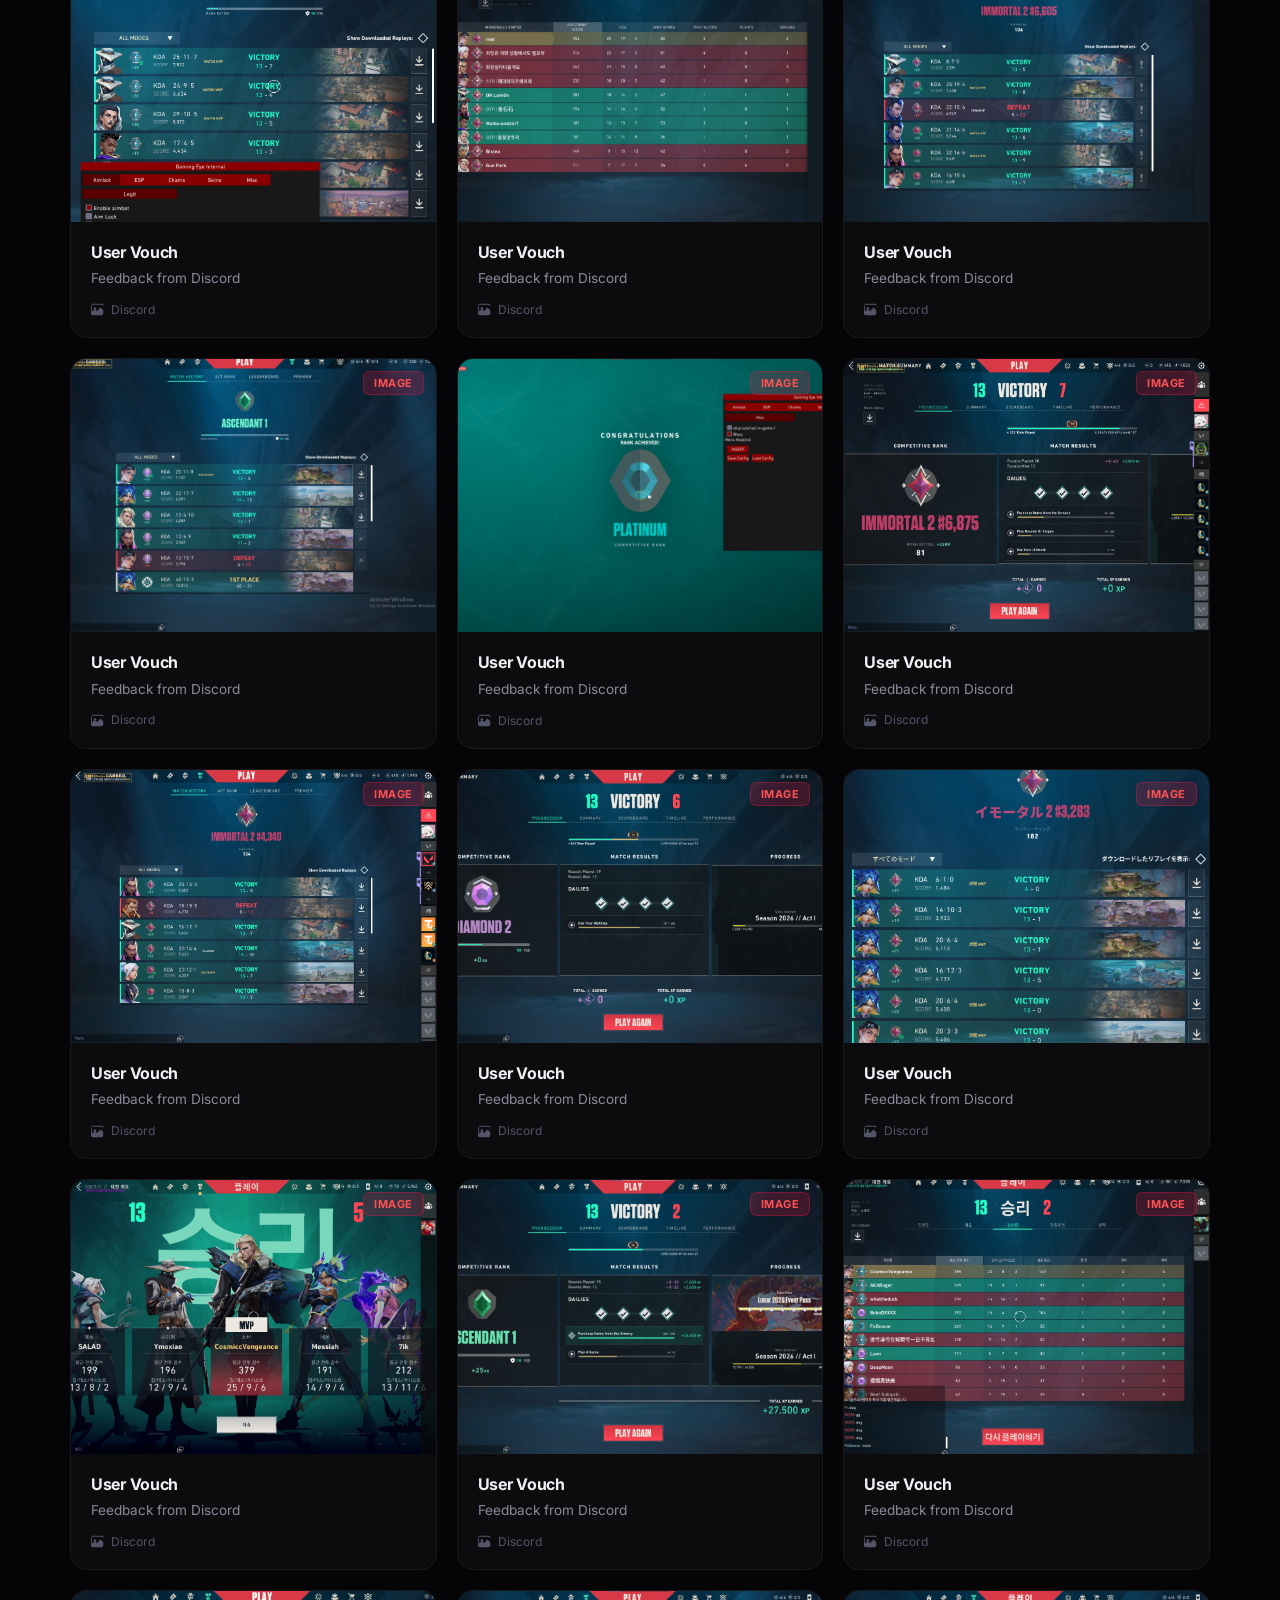
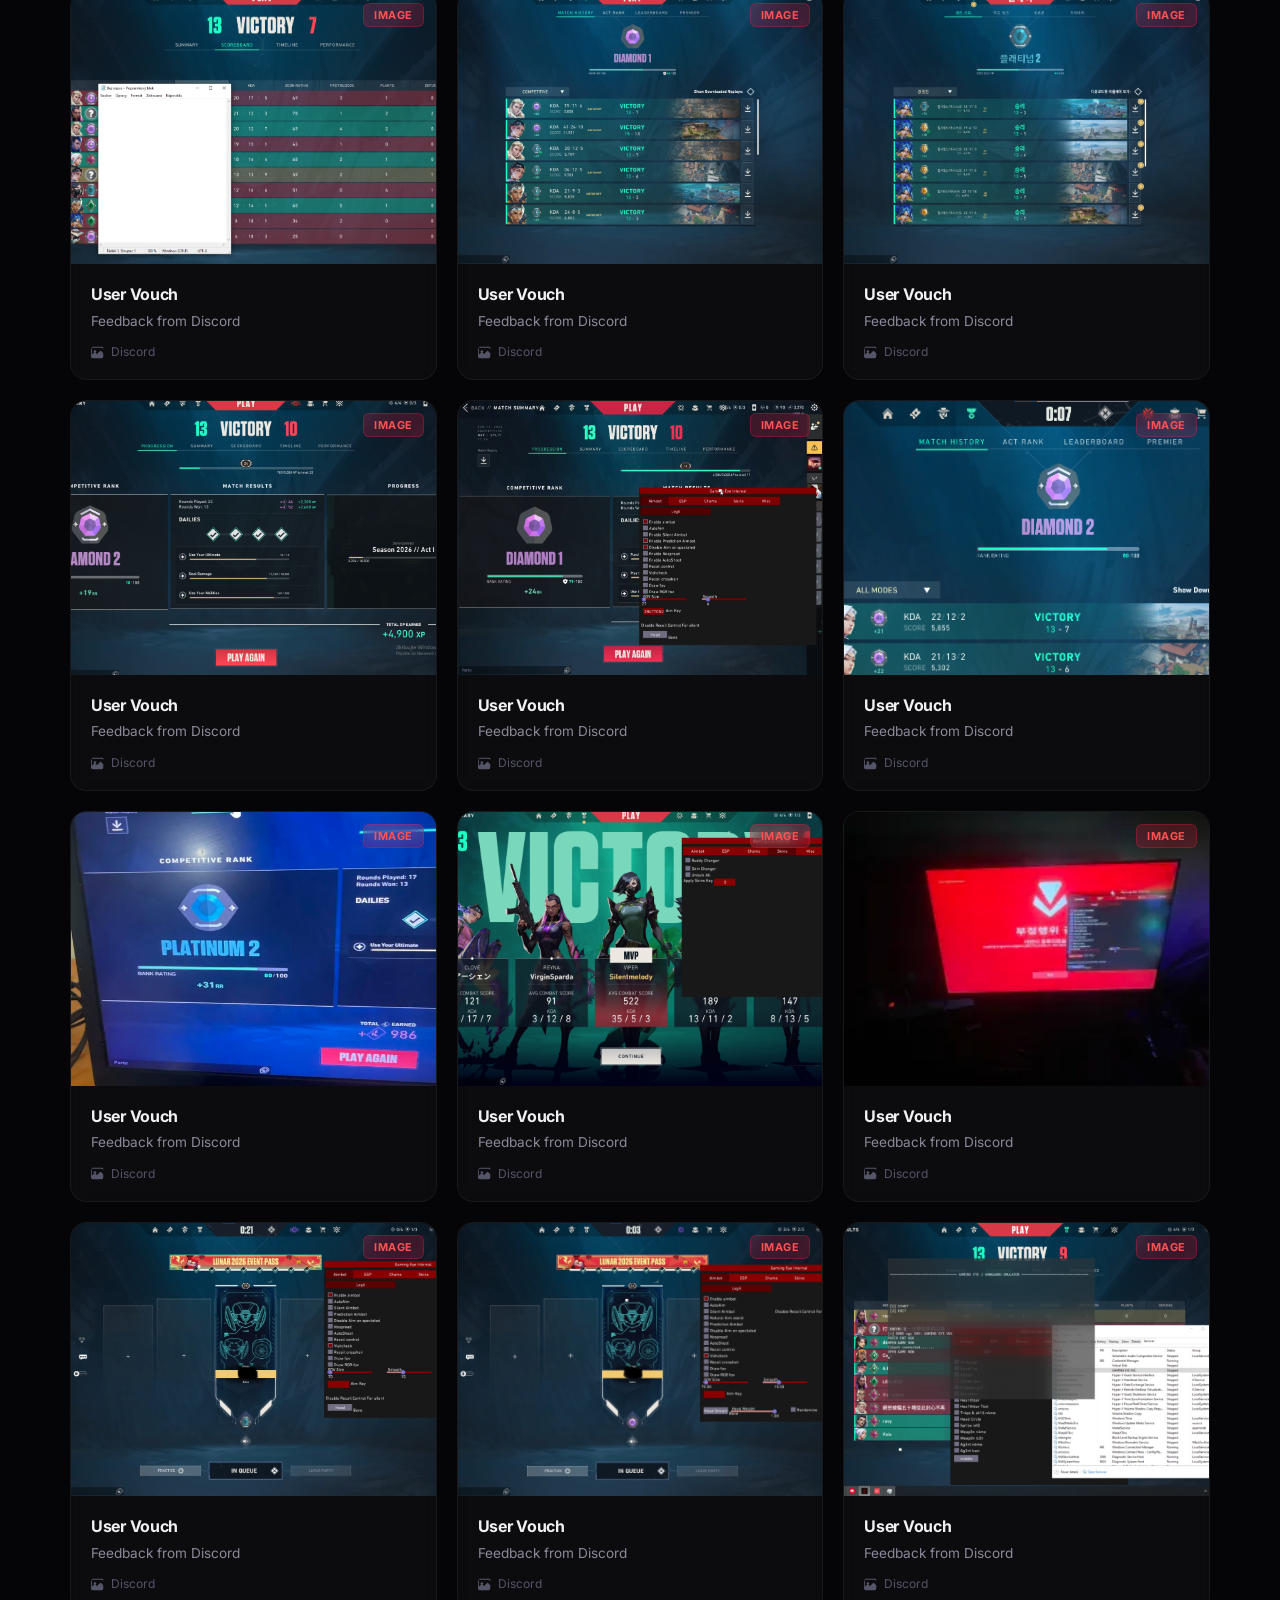
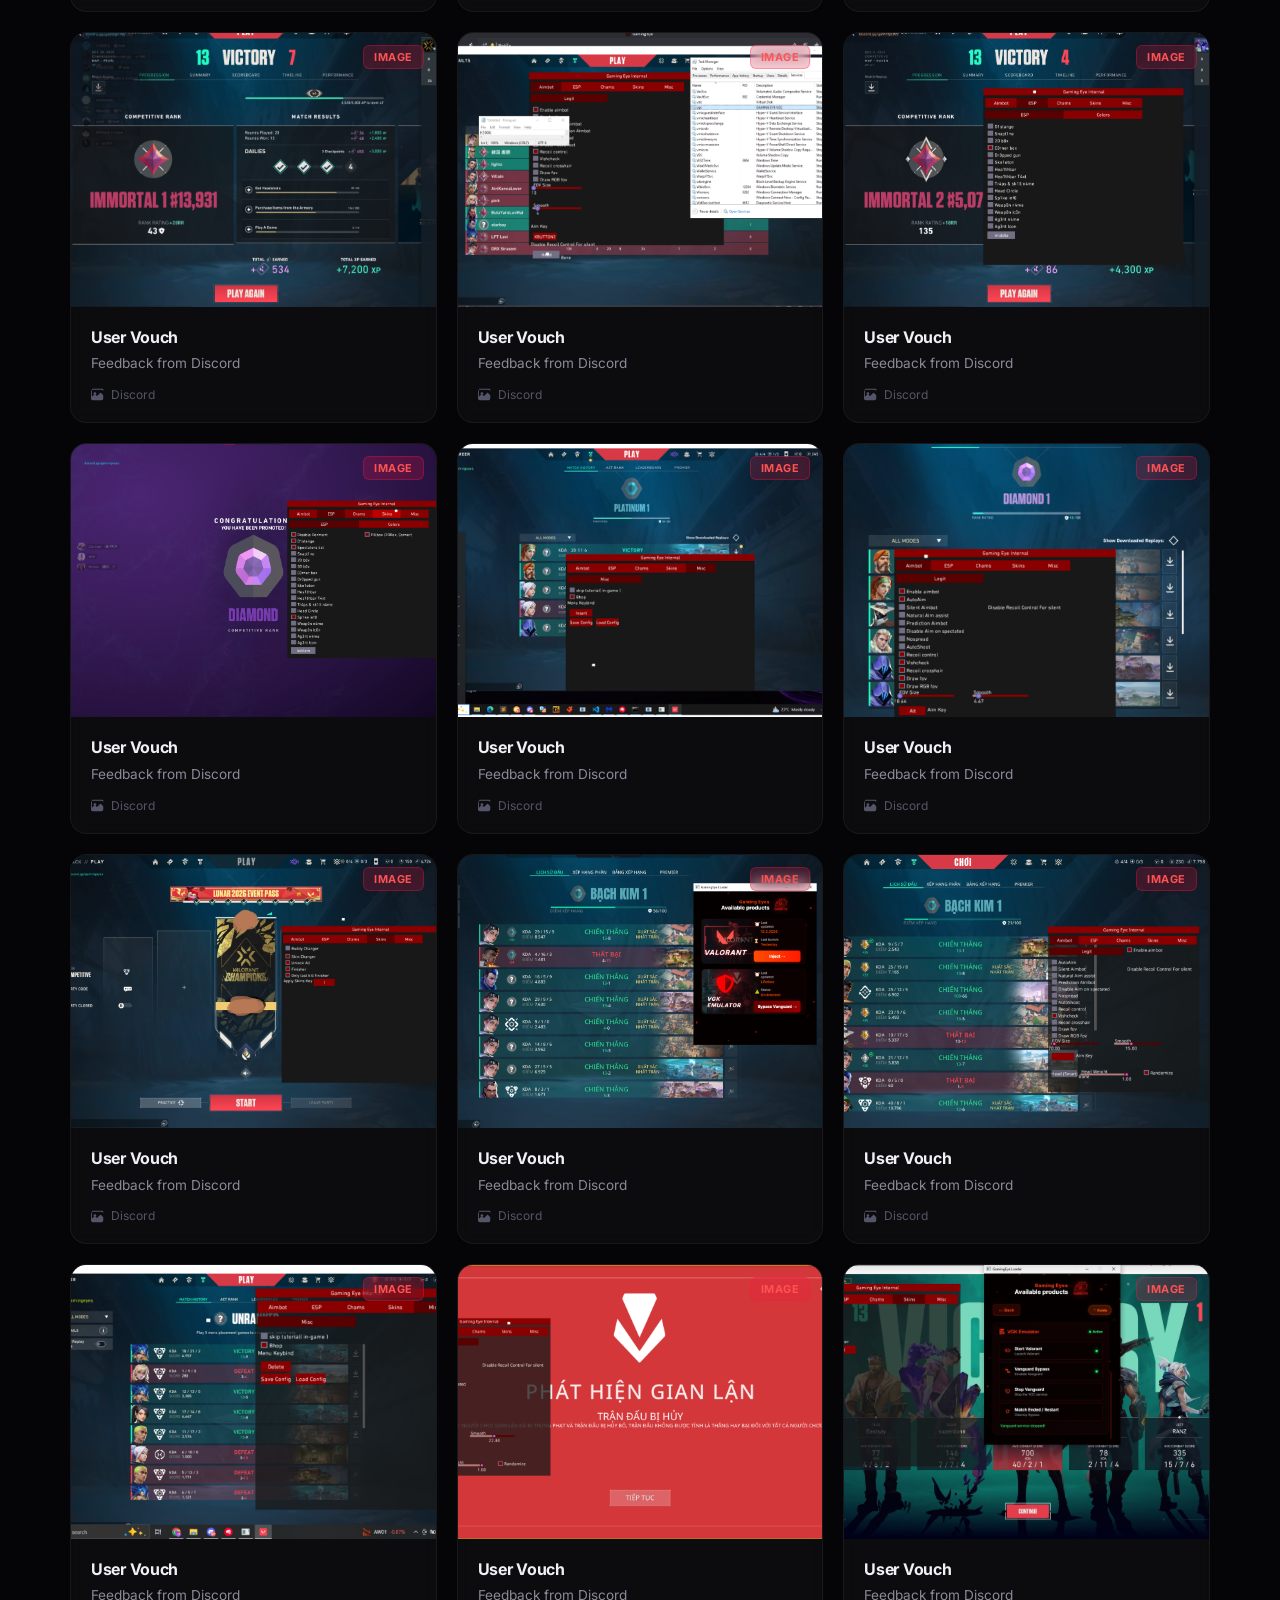
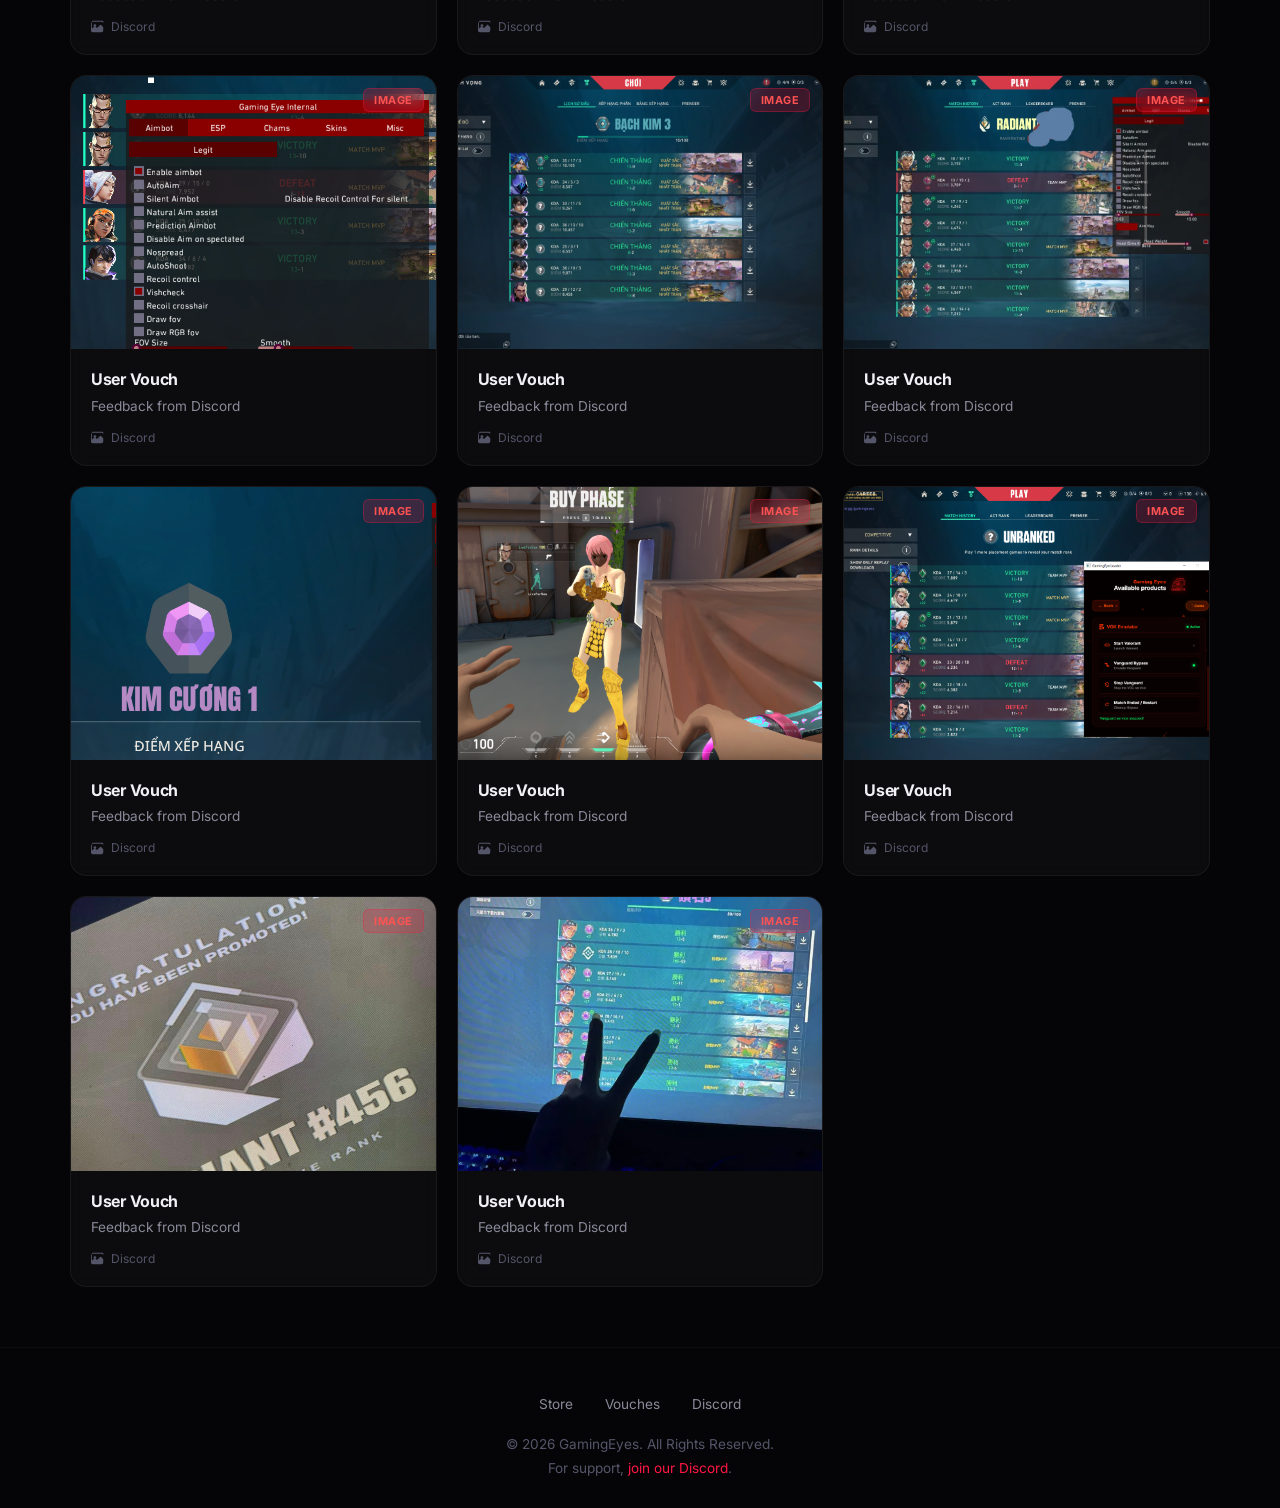
==== commit 10de0a4d: "s" ====
--- a/vouches/index.html
+++ b/vouches/index.html
@@ -203,19 +203,23 @@
         }
 
         .vouches-grid {
-            column-count: 3;
-            column-gap: 1.25rem;
+            display: grid;
+            grid-template-columns: repeat(3, 1fr);
+            gap: 1.25rem;
+        }
+        @media (max-width: 900px) {
+            .vouches-grid { grid-template-columns: repeat(2, 1fr); }
+        }
+        @media (max-width: 560px) {
+            .vouches-grid { grid-template-columns: 1fr; }
         }
         .vouch-card {
-            break-inside: avoid;
-            margin-bottom: 1.25rem;
+            margin: 0;
             background: var(--surface-color);
             border: 1px solid rgba(255, 255, 255, 0.05);
             border-radius: 16px; overflow: hidden;
             backdrop-filter: blur(8px); -webkit-backdrop-filter: blur(8px);
             transition: all 0.35s ease;
-            display: inline-block;
-            width: 100%;
         }
         .vouch-card.hidden {
             display: none;
@@ -235,10 +239,12 @@
             background: rgba(0, 0, 0, 0.3);
         }
         .vouch-media img {
-            width: 100%; height: auto; object-fit: cover; display: block;
+            width: 100%; height: 100%; object-fit: cover; display: block;
             transition: transform 0.4s ease;
         }
-        .vouch-card:hover .vouch-media img { transform: scale(1.05); }
+        .vouch-media.image-media {
+            aspect-ratio: 4 / 3;
+        }
         .vouch-media .play-overlay {
             position: absolute; top: 0; left: 0; right: 0; bottom: 0;
             display: flex; align-items: center; justify-content: center;
@@ -481,7 +487,7 @@
 
         async function loadImageManifest() {
             try {
-                const resp = await fetch('/images/manifest.json?v=' + Date.now());
+                const resp = await fetch('/images/manifest.json');
                 if (!resp.ok) throw new Error('Manifest not found');
                 const filenames = await resp.json();
                 const imageVouches = imagesToVouches(filenames.filter(f => f !== 'manifest.json'));
@@ -523,7 +529,7 @@
                     if (vouch.type === 'image') {
                         badgeHTML = '<span class="vouch-badge image-badge">Image</span>';
                         mediaHTML = `
-                            <div class="vouch-media" data-lightbox="image" data-src="${vouch.src}">
+                            <div class="vouch-media image-media" data-lightbox="image" data-src="${vouch.src}">
                                 <img src="${vouch.src}" alt="${vouch.title}" loading="lazy">
                                 ${badgeHTML}
                             </div>`;
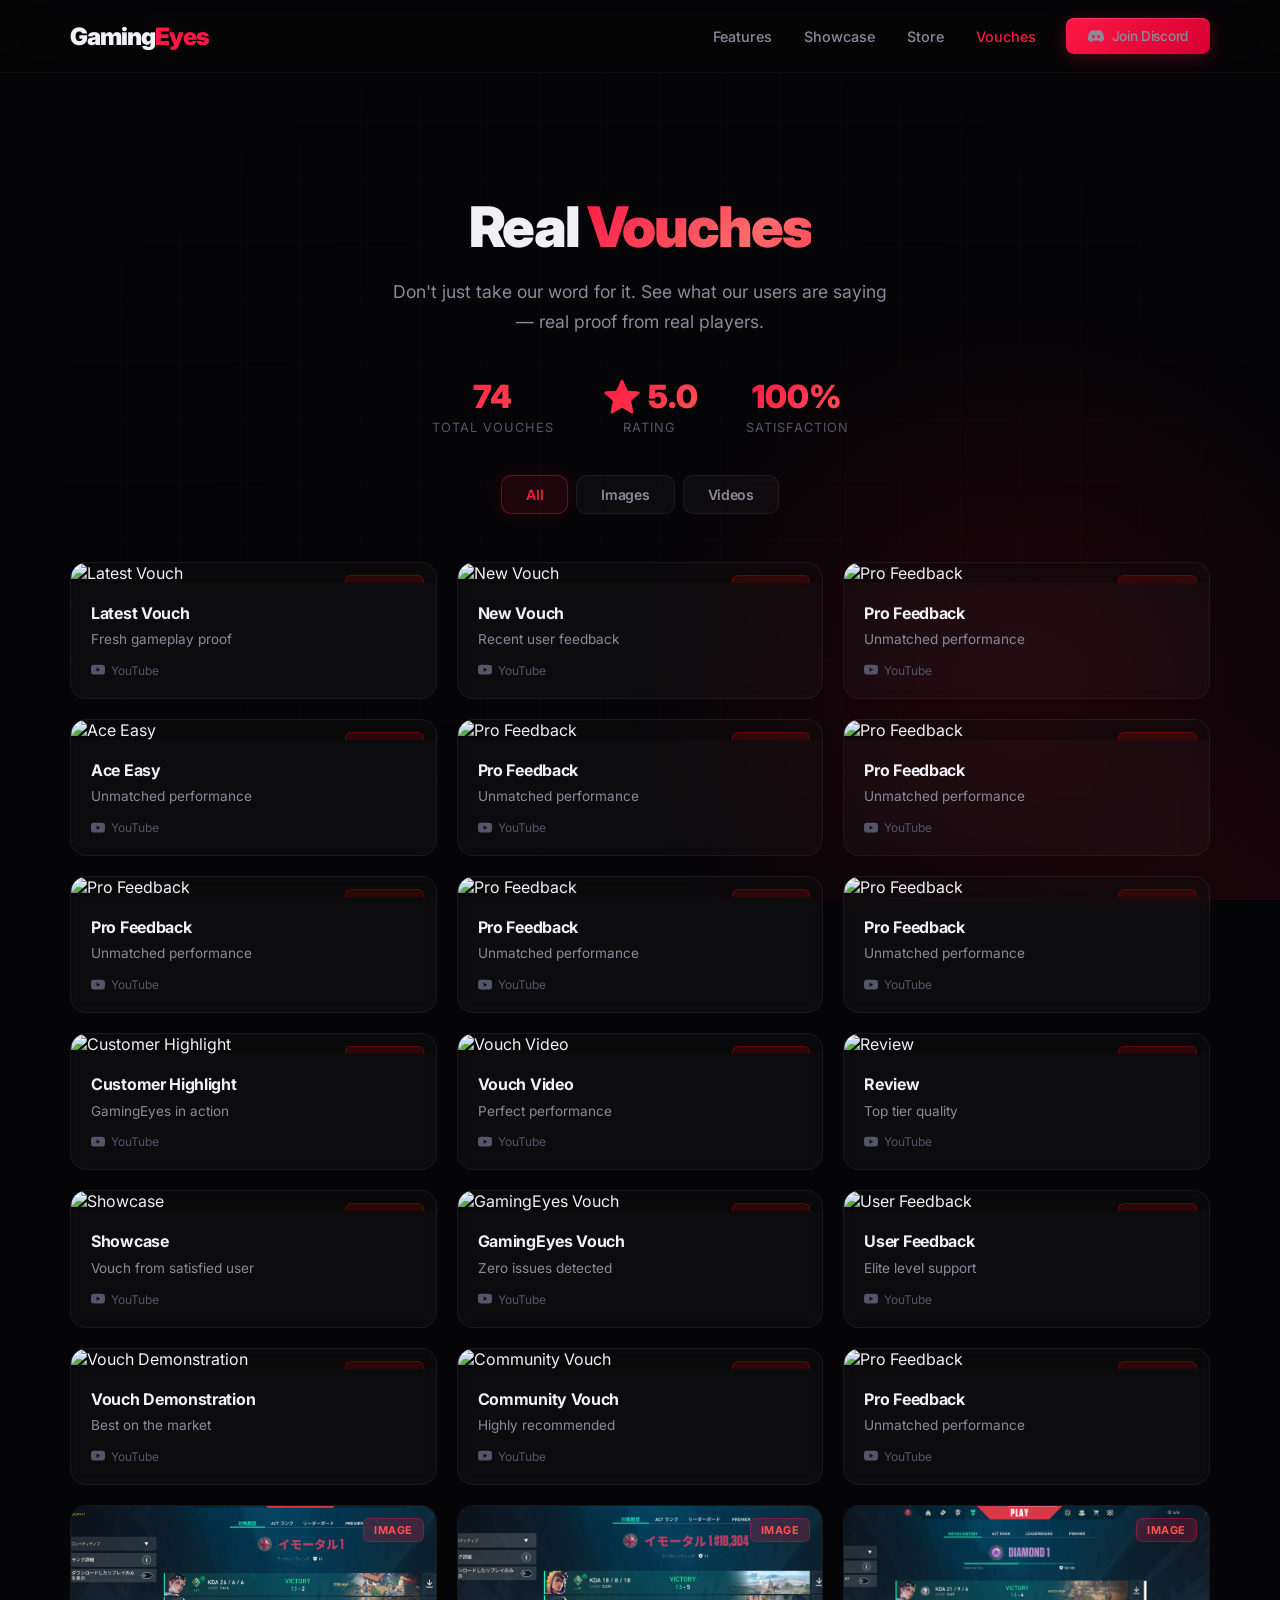
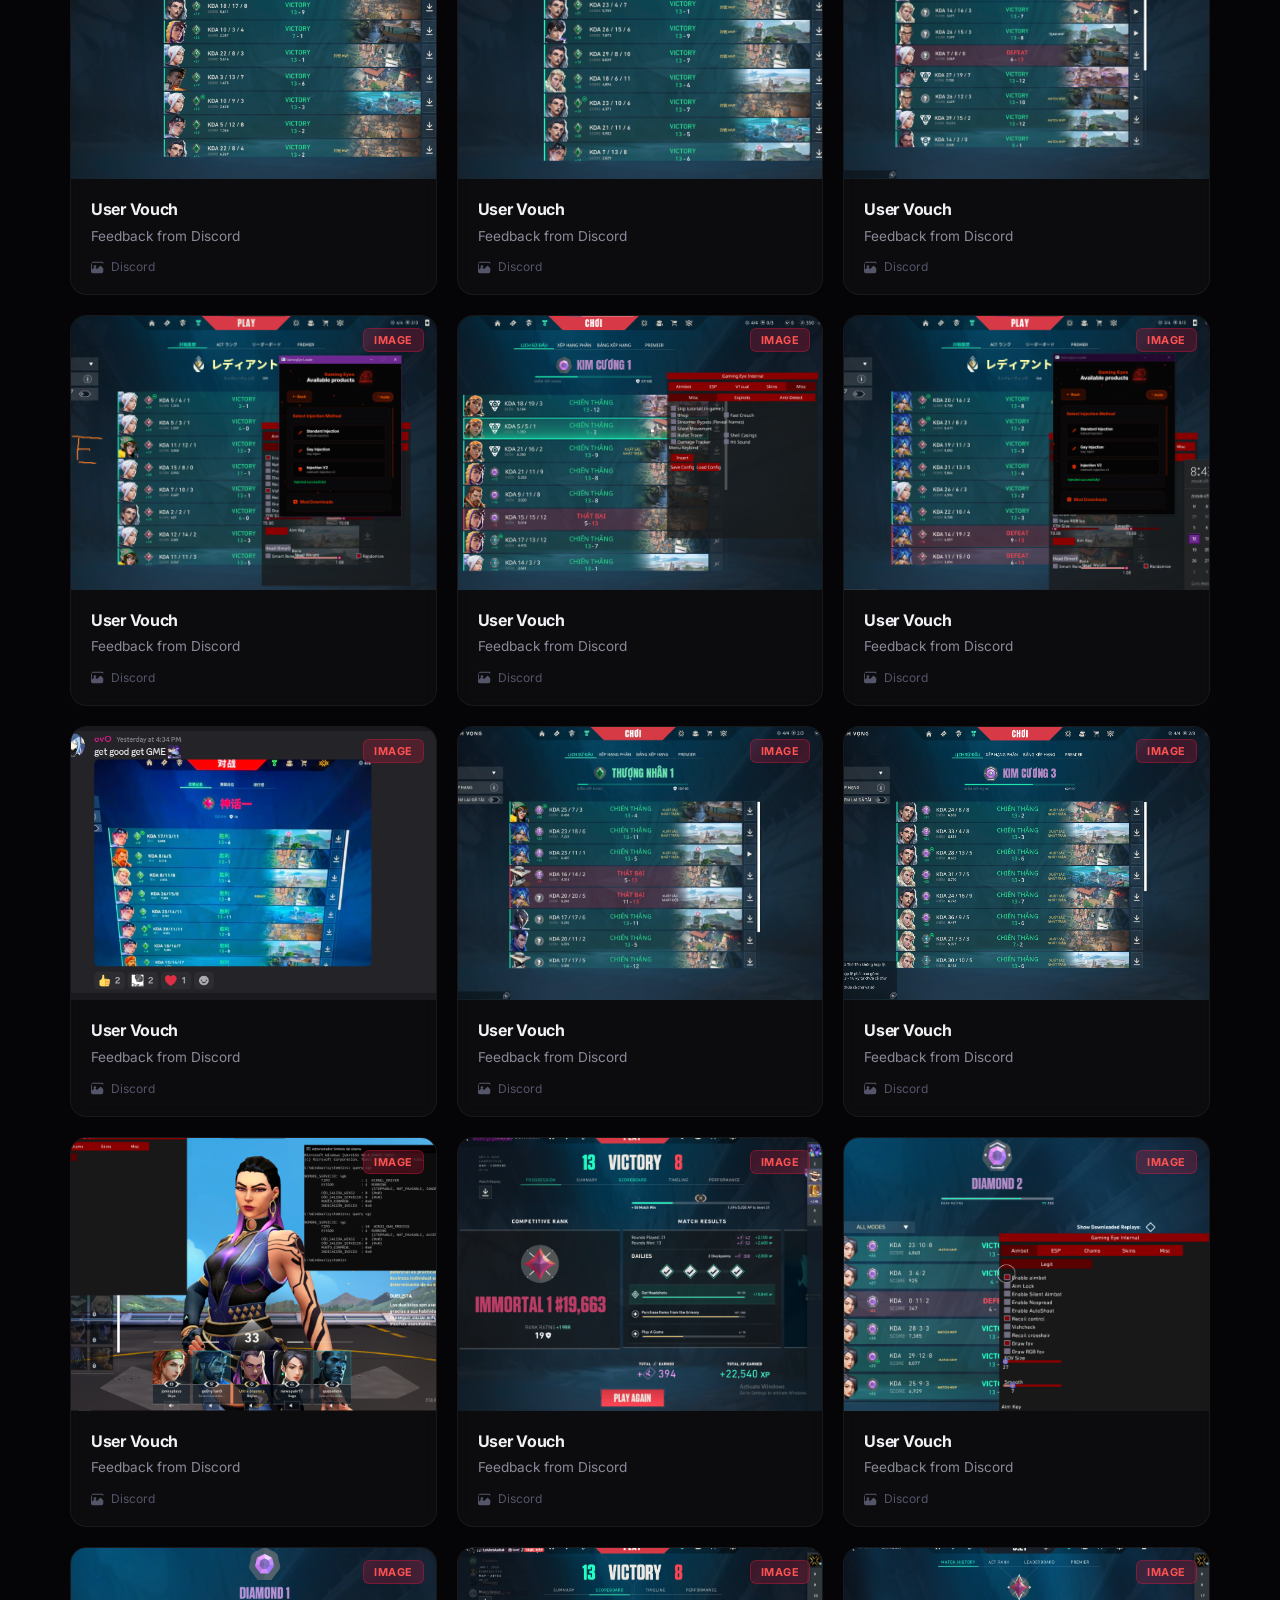
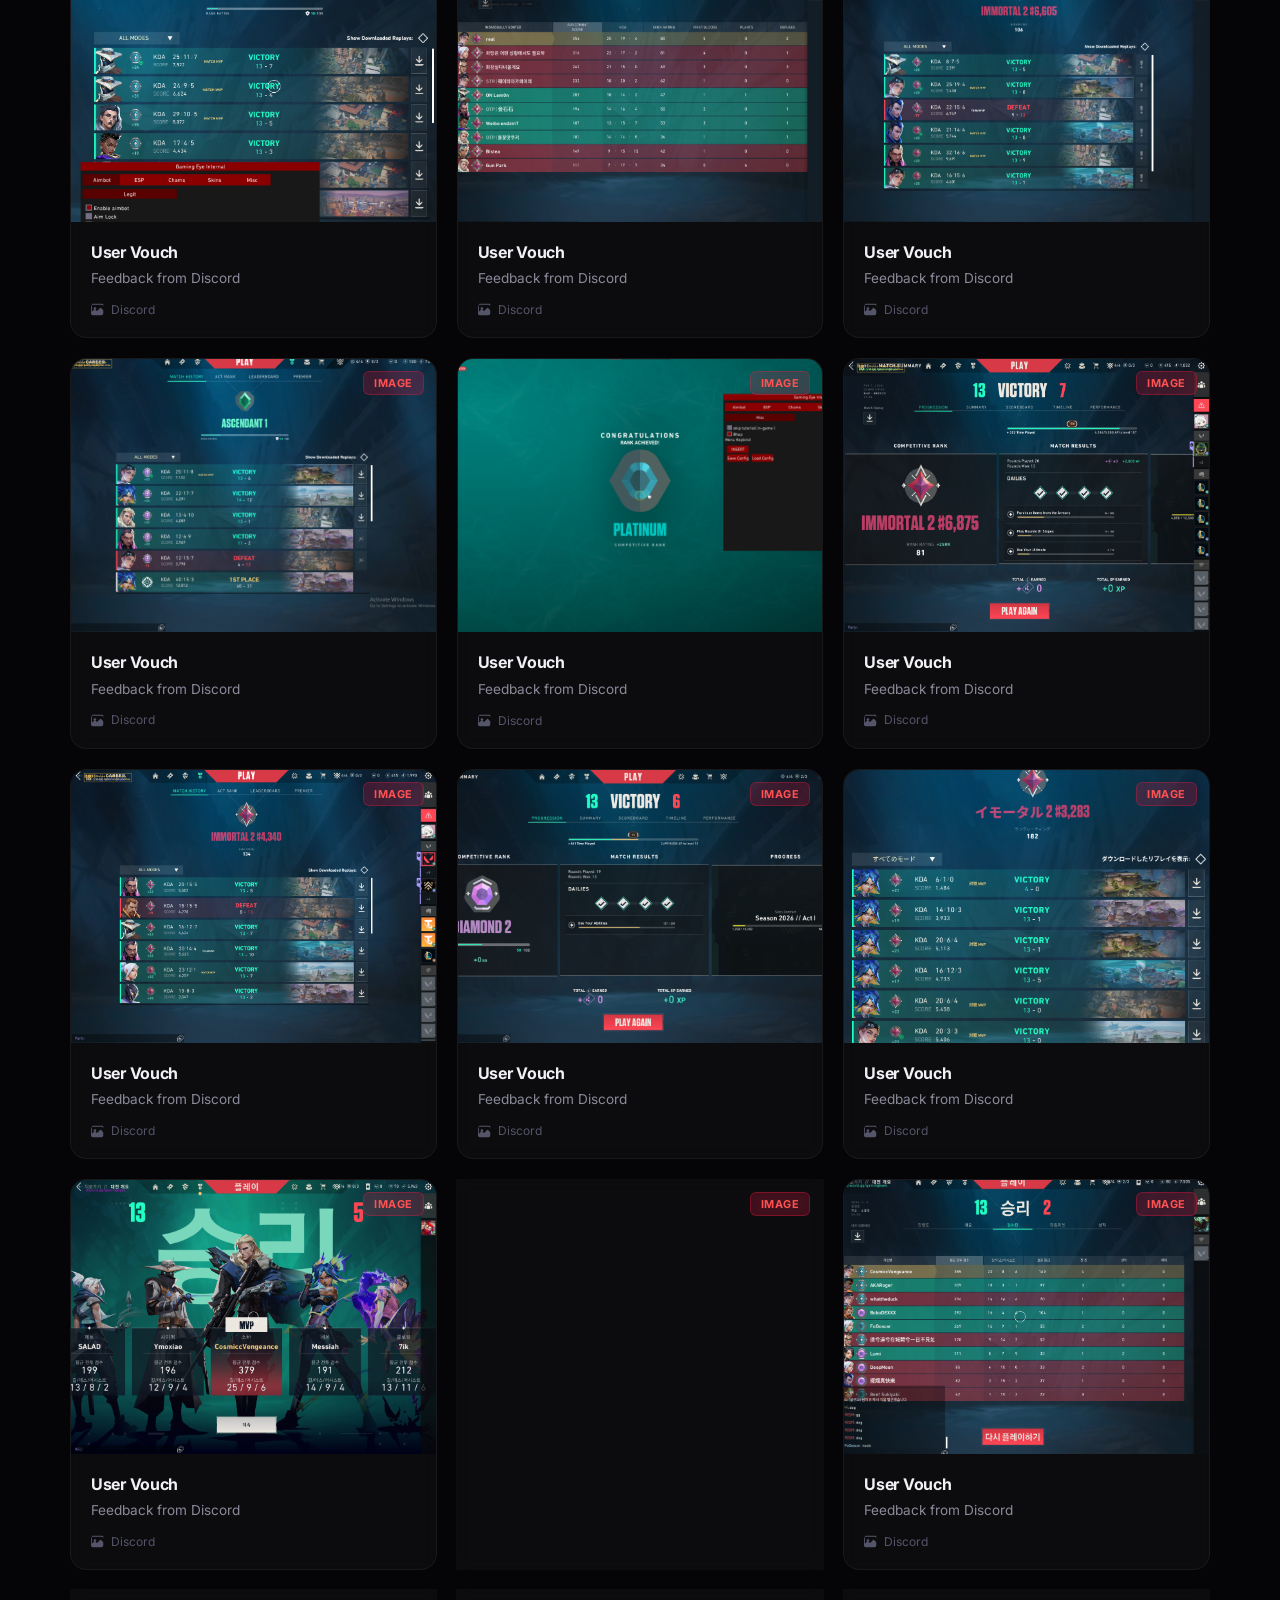
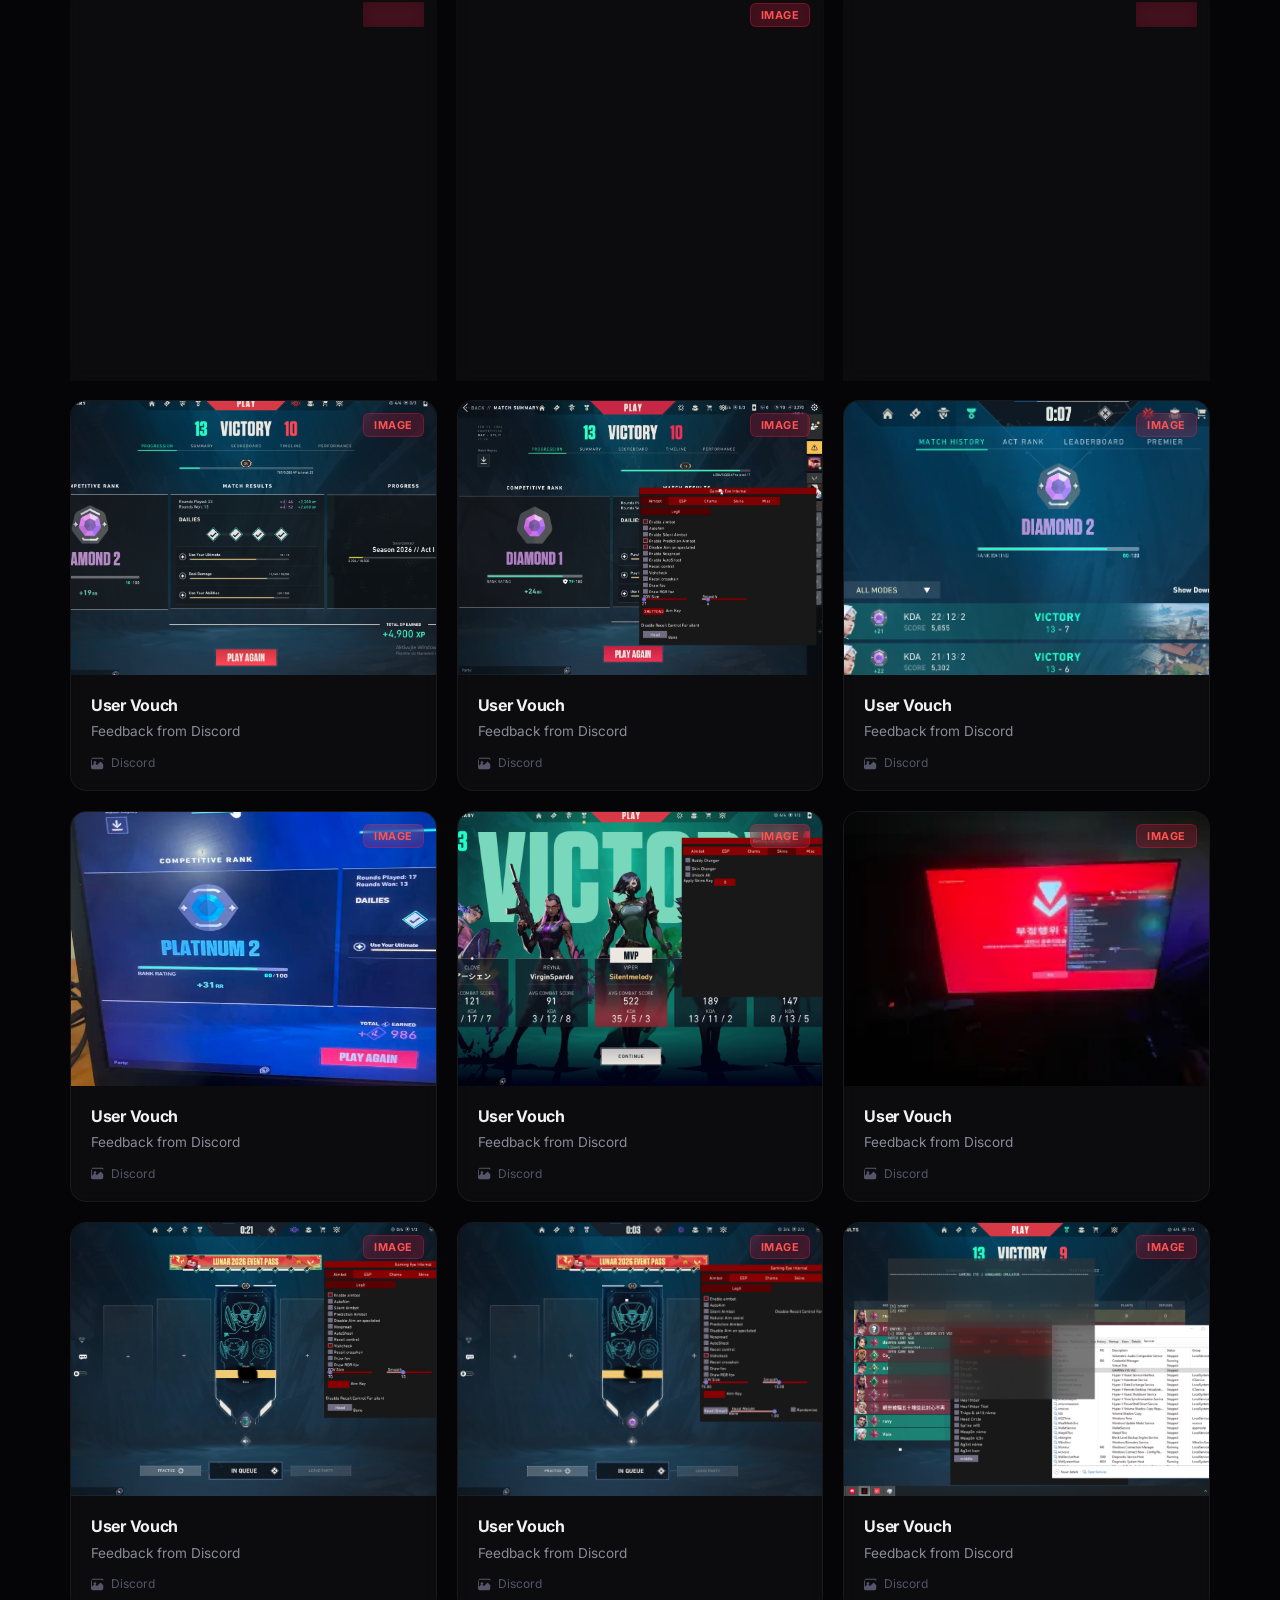
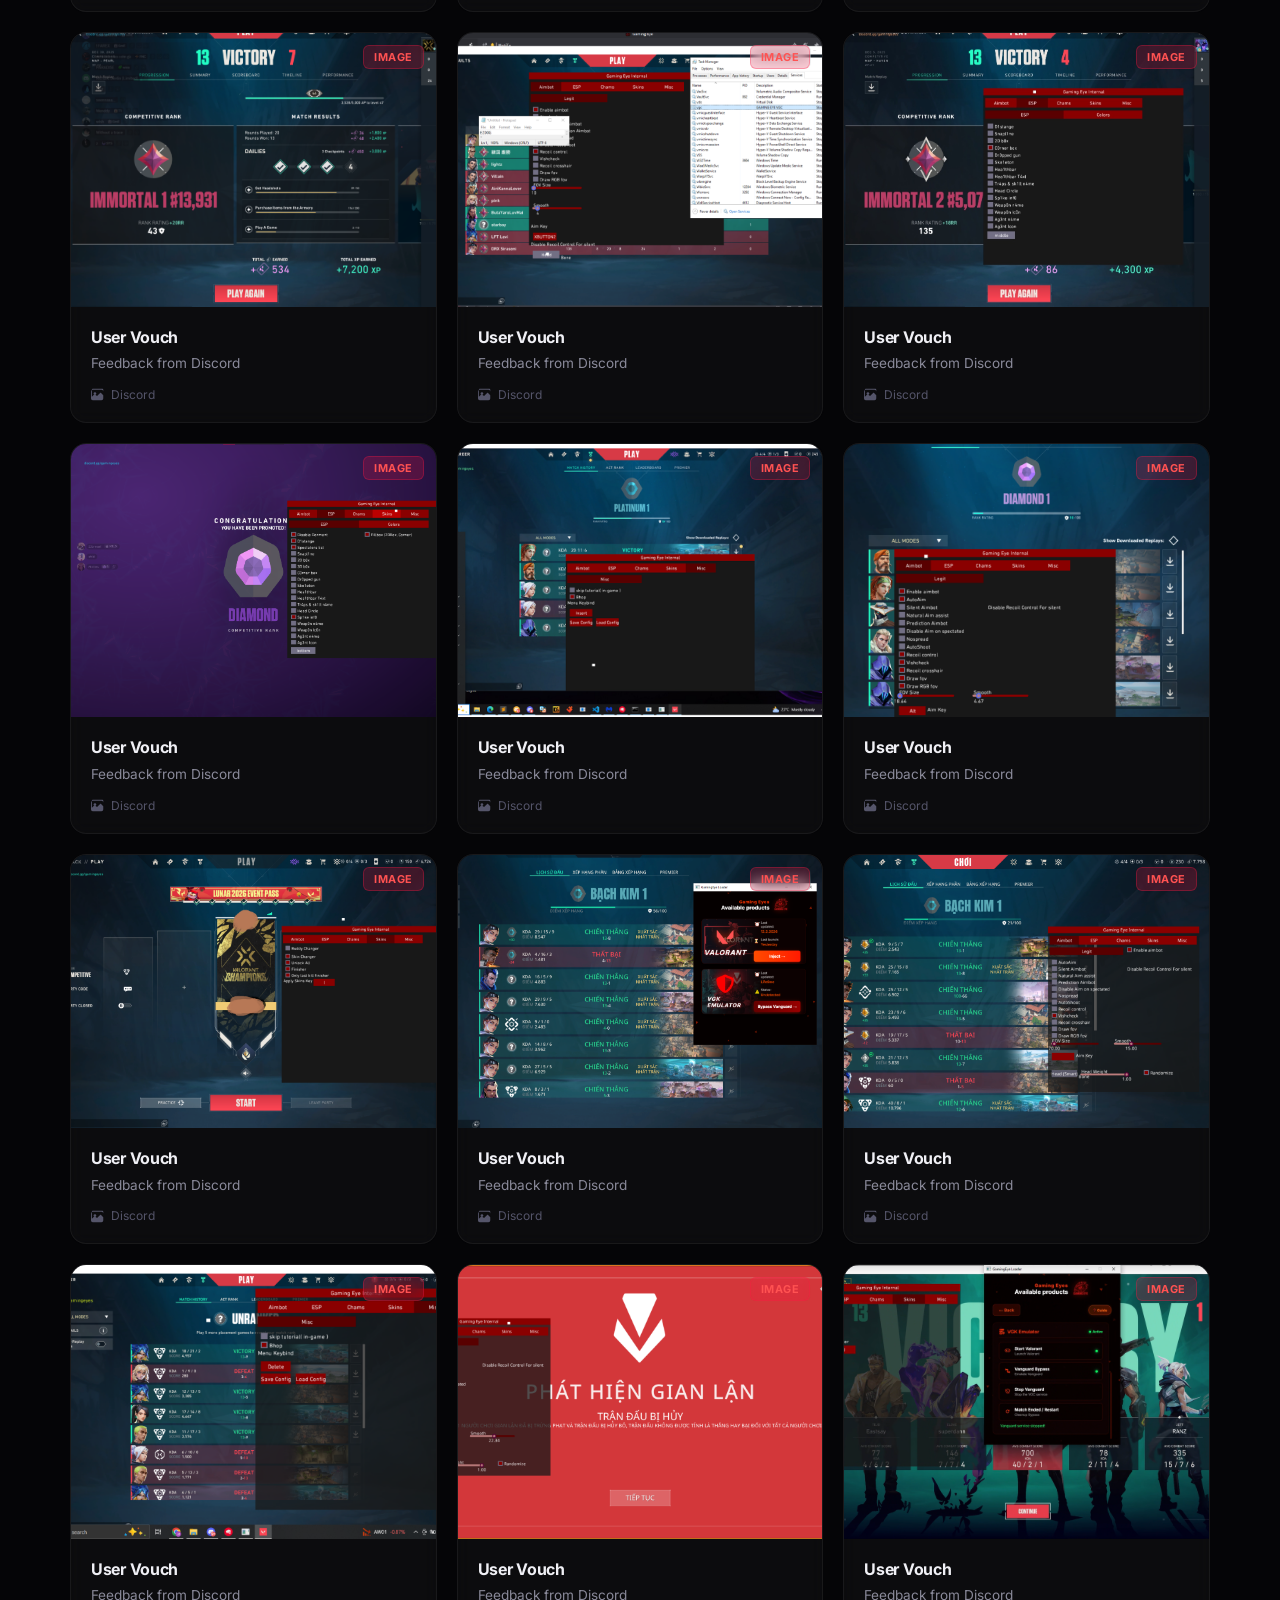
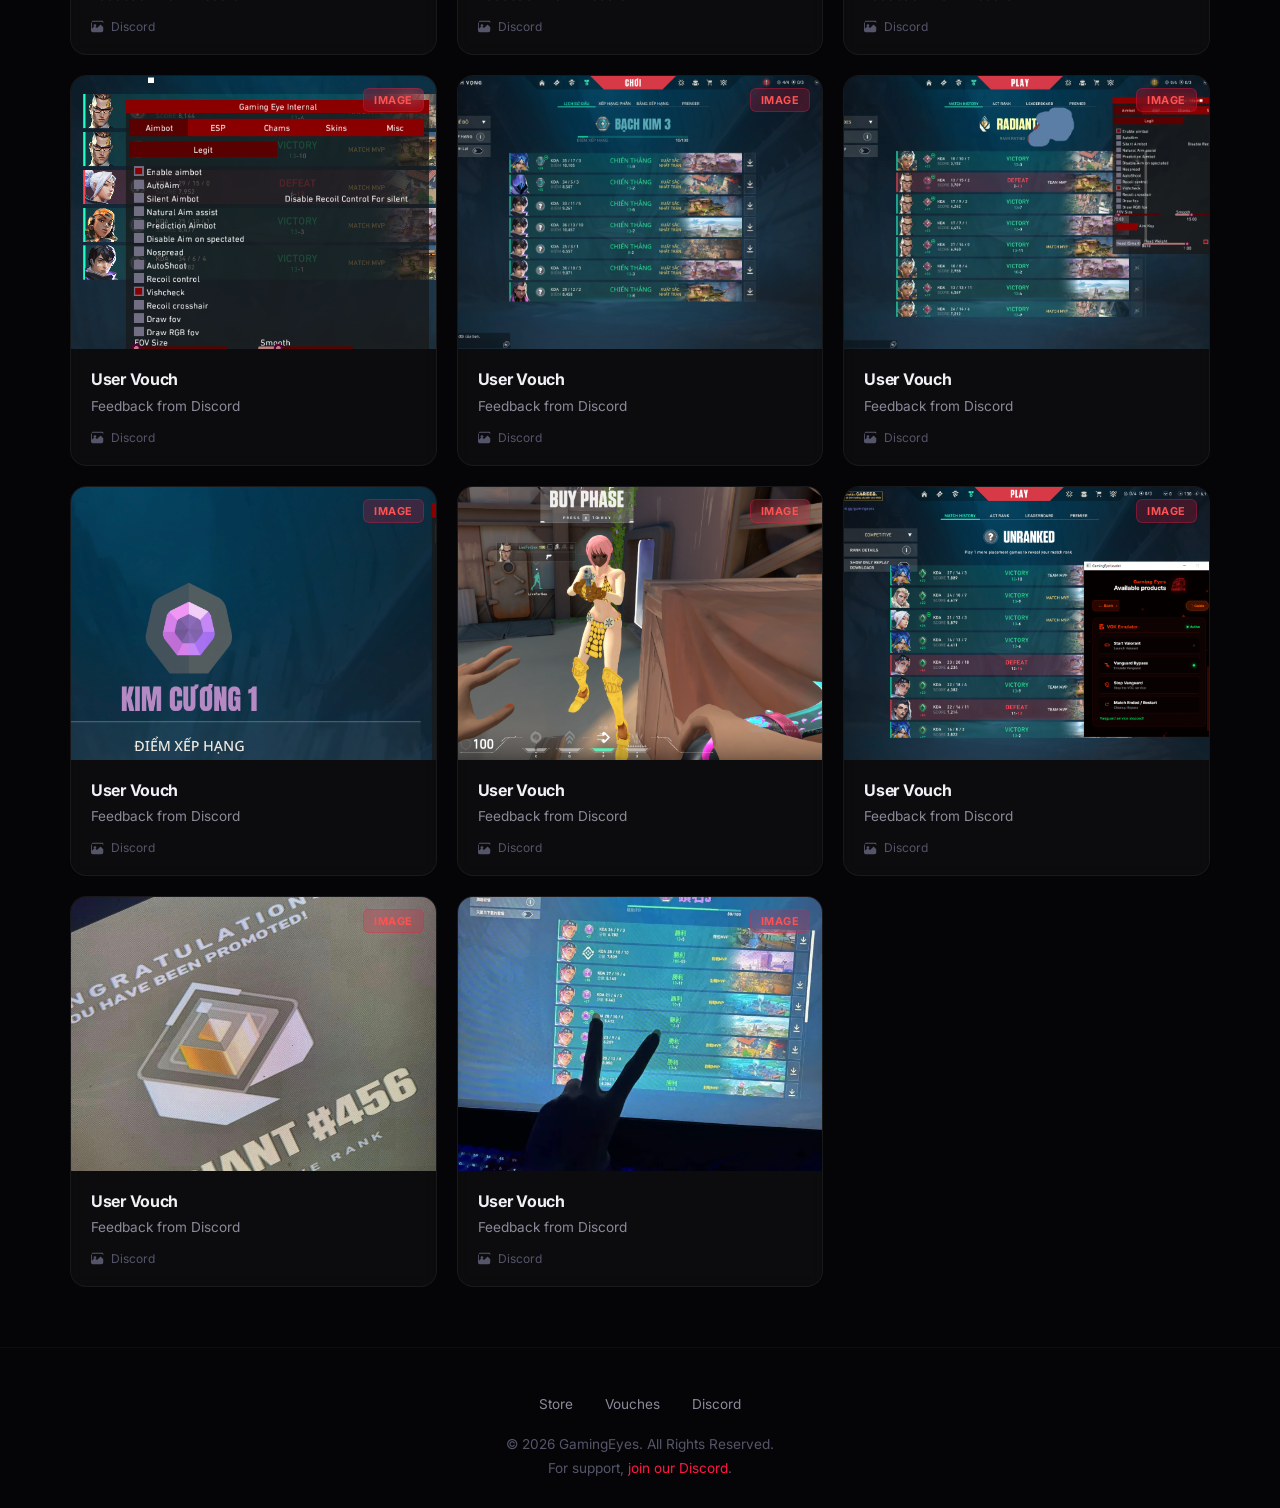
==== commit 971d108c: "s" ====
--- a/vouches/index.html
+++ b/vouches/index.html
@@ -8,344 +8,7 @@
     <link rel="preconnect" href="https://fonts.googleapis.com">
     <link rel="preconnect" href="https://fonts.gstatic.com" crossorigin>
     <link href="https://fonts.googleapis.com/css2?family=Inter:wght@400;500;600;700;800;900&family=JetBrains+Mono:wght@400;700&display=swap" rel="stylesheet">
-    <style>
-        :root {
-            --bg-color: #050507;
-            --surface-color: rgba(255, 255, 255, 0.03);
-            --surface-solid: #0c0c10;
-            --border-color: rgba(255, 30, 60, 0.12);
-            --primary-red: #FF1744;
-            --primary-red-light: #FF5252;
-            --glow-red: rgba(255, 23, 68, 0.3);
-            --glow-red-soft: rgba(255, 23, 68, 0.12);
-            --grid-red: rgba(255, 23, 68, 0.04);
-            --text-color: #F0F0F5;
-            --text-muted: #8A8A9A;
-            --text-dim: #55556A;
-            --font-heading: 'Inter', sans-serif;
-            --font-body: 'Inter', sans-serif;
-            --font-mono: 'JetBrains Mono', monospace;
-        }
-
-        * { margin: 0; padding: 0; box-sizing: border-box; }
-        html { scroll-behavior: smooth; }
-        body {
-            font-family: var(--font-body);
-            background-color: var(--bg-color);
-            color: var(--text-color);
-            overflow-x: hidden;
-            position: relative;
-            cursor: none;
-            -webkit-font-smoothing: antialiased;
-        }
-        a, button, .btn, .tab-btn { cursor: none; }
-
-        .aurora-background {
-            position: fixed; top: 0; left: 0; width: 100%; height: 100%;
-            z-index: -4; overflow: hidden;
-        }
-        .aurora-background::before {
-            content: ''; position: absolute; width: 120vmax; height: 120vmax;
-            top: 50%; left: 50%;
-            background: radial-gradient(circle, var(--glow-red) 0%, transparent 50%);
-            border-radius: 50%;
-            animation: move-aurora 50s cubic-bezier(0.45, 0, 0.55, 1) infinite alternate;
-            opacity: 0.5;
-        }
-        .aurora-background::after {
-            content: ''; position: absolute; width: 80vmax; height: 80vmax;
-            top: 20%; right: -20%;
-            background: radial-gradient(circle, rgba(180, 0, 30, 0.15) 0%, transparent 55%);
-            border-radius: 50%;
-            animation: move-aurora-2 60s cubic-bezier(0.45, 0, 0.55, 1) infinite alternate-reverse;
-        }
-        @keyframes move-aurora {
-            0% { transform: translate(-30%, -70%) scale(1.1); }
-            50% { transform: translate(-70%, -30%) scale(1); }
-            100% { transform: translate(-40%, -80%) scale(1.2); }
-        }
-        @keyframes move-aurora-2 {
-            0% { transform: translate(10%, -20%) scale(1); }
-            50% { transform: translate(-20%, 10%) scale(1.15); }
-            100% { transform: translate(5%, -30%) scale(0.95); }
-        }
-        .grid-background {
-            position: fixed; top: 0; left: 0; width: 100%; height: 100%;
-            z-index: -3;
-            background-image:
-                linear-gradient(to right, var(--grid-red) 1px, transparent 1px),
-                linear-gradient(to bottom, var(--grid-red) 1px, transparent 1px);
-            background-size: 60px 60px;
-            mask-image: radial-gradient(ellipse 70% 70% at 50% 50%, black 30%, transparent 100%);
-            -webkit-mask-image: radial-gradient(ellipse 70% 70% at 50% 50%, black 30%, transparent 100%);
-        }
-        #cursor-canvas {
-            position: fixed; top: 0; left: 0; width: 100%; height: 100%;
-            z-index: 30000; pointer-events: none;
-        }
-
-        .container { width: 90%; max-width: 1140px; margin: 0 auto; position: relative; z-index: 2; }
-        .section { padding: 80px 0; }
-        .animate-on-scroll { will-change: transform, opacity; }
-
-
-        .btn {
-            display: inline-flex; align-items: center; gap: 8px;
-            padding: 13px 32px; border-radius: 10px; font-weight: 700;
-            text-decoration: none; transition: all 0.3s cubic-bezier(0.25, 0.8, 0.25, 1);
-            border: none; font-size: 0.95rem; font-family: var(--font-heading);
-            letter-spacing: -0.3px;
-            position: relative; z-index: 10;
-        }
-        .btn-primary {
-            background: linear-gradient(135deg, var(--primary-red) 0%, #D50032 100%);
-            color: #fff;
-            box-shadow: 0 4px 20px rgba(255, 23, 68, 0.25), inset 0 1px 0 rgba(255,255,255,0.15);
-        }
-        .btn-primary:hover {
-            transform: translateY(-2px);
-            box-shadow: 0 8px 35px rgba(255, 23, 68, 0.4), inset 0 1px 0 rgba(255,255,255,0.15);
-        }
-
-        .main-header {
-            padding: 18px 0; position: sticky; top: 0; width: 100%; z-index: 1001;
-            background: rgba(5, 5, 7, 0.6);
-            backdrop-filter: blur(20px); -webkit-backdrop-filter: blur(20px);
-            border-bottom: 1px solid rgba(255, 255, 255, 0.04);
-        }
-        .main-header .container { display: flex; justify-content: space-between; align-items: center; }
-        .logo {
-            font-family: var(--font-heading); font-size: 1.5rem; font-weight: 900;
-            text-decoration: none; color: var(--text-color); letter-spacing: -1px;
-            position: relative;
-        }
-        .logo span.accent { color: var(--primary-red); }
-        .logo .glitch-overlay {
-            position: absolute; top: 0; left: 0;
-            text-shadow: -2px 0 var(--primary-red), 2px 0 #FF6B6B;
-            clip-path: inset(50% 0 50% 0);
-            animation: glitch 4s infinite linear alternate-reverse;
-        }
-        @keyframes glitch {
-            0%, 100% { clip-path: inset(50% 0 50% 0); }
-            5% { clip-path: inset(10% 0 85% 0); }
-            10% { clip-path: inset(70% 0 10% 0); }
-            15% { clip-path: inset(90% 0 5% 0); }
-            20% { clip-path: inset(40% 0 40% 0); }
-            25% { clip-path: inset(50% 0 50% 0); }
-        }
-        .main-nav { display: flex; align-items: center; gap: 0.25rem; }
-        .main-nav a {
-            color: var(--text-muted); text-decoration: none; font-weight: 500;
-            transition: color 0.25s; padding: 8px 14px; border-radius: 8px;
-            font-size: 0.9rem;
-        }
-        .main-nav a:hover { color: var(--text-color); }
-        .main-nav a.active { color: var(--primary-red); }
-        .main-nav .btn-primary { margin-left: 0.75rem; padding: 10px 22px; font-size: 0.85rem; }
-
-        .page-hero {
-            text-align: center; padding: 120px 0 40px 0;
-        }
-        .page-hero h1 {
-            font-family: var(--font-heading);
-            font-size: clamp(2.2rem, 5vw, 3.5rem);
-            font-weight: 900; letter-spacing: -2px; margin-bottom: 1rem;
-        }
-        .page-hero h1 .gradient-text {
-            background: linear-gradient(135deg, #FF1744 0%, #FF6B6B 40%, #FF1744 80%);
-            -webkit-background-clip: text; background-clip: text;
-            -webkit-text-fill-color: transparent;
-            background-size: 200% auto;
-            animation: gradient-shift 4s ease infinite;
-        }
-        @keyframes gradient-shift {
-            0%, 100% { background-position: 0% center; }
-            50% { background-position: 100% center; }
-        }
-        .page-hero p { color: var(--text-muted); font-size: 1.1rem; max-width: 500px; margin: 0 auto; line-height: 1.7; }
-
-        .vouch-stats {
-            display: flex; justify-content: center; gap: 3rem; margin-top: 2.5rem;
-        }
-        .vouch-stat {
-            text-align: center;
-        }
-        .vouch-stat .number {
-            font-family: var(--font-heading); font-size: 2rem; font-weight: 900;
-            background: linear-gradient(135deg, var(--primary-red), var(--primary-red-light));
-            -webkit-background-clip: text; background-clip: text;
-            -webkit-text-fill-color: transparent;
-        }
-        .vouch-stat .label { font-size: 0.8rem; color: var(--text-dim); text-transform: uppercase; letter-spacing: 1px; margin-top: 4px; }
-
-        .filter-bar {
-            display: flex; justify-content: center; gap: 0.5rem; margin-bottom: 3rem;
-            flex-wrap: wrap;
-        }
-        .tab-btn {
-            padding: 10px 24px; border-radius: 10px; border: 1px solid rgba(255, 255, 255, 0.06);
-            background: var(--surface-color);
-            color: var(--text-muted); font-weight: 600; font-size: 0.88rem;
-            font-family: var(--font-heading); letter-spacing: -0.3px;
-            transition: all 0.25s ease;
-            backdrop-filter: blur(8px); -webkit-backdrop-filter: blur(8px);
-        }
-        .tab-btn:hover {
-            border-color: rgba(255, 23, 68, 0.2);
-            color: var(--text-color);
-        }
-        .tab-btn.active {
-            background: rgba(255, 23, 68, 0.1);
-            border-color: rgba(255, 23, 68, 0.35);
-            color: var(--primary-red);
-            box-shadow: 0 0 20px var(--glow-red-soft);
-        }
-
-        .vouches-grid {
-            display: grid;
-            grid-template-columns: repeat(3, 1fr);
-            gap: 1.25rem;
-        }
-        @media (max-width: 900px) {
-            .vouches-grid { grid-template-columns: repeat(2, 1fr); }
-        }
-        @media (max-width: 560px) {
-            .vouches-grid { grid-template-columns: 1fr; }
-        }
-        .vouch-card {
-            margin: 0;
-            background: var(--surface-color);
-            border: 1px solid rgba(255, 255, 255, 0.05);
-            border-radius: 16px; overflow: hidden;
-            backdrop-filter: blur(8px); -webkit-backdrop-filter: blur(8px);
-            transition: all 0.35s ease;
-        }
-        .vouch-card.hidden {
-            display: none;
-        }
-        .vouch-card:hover {
-            transform: translateY(-4px);
-            border-color: rgba(255, 23, 68, 0.2);
-            box-shadow: 0 20px 60px rgba(0, 0, 0, 0.4), 0 0 30px var(--glow-red-soft);
-        }
-        @keyframes card-in {
-            from { opacity: 0; transform: translateY(20px) scale(0.97); }
-            to { opacity: 1; transform: translateY(0) scale(1); }
-        }
-
-        .vouch-media {
-            position: relative; overflow: hidden;
-            background: rgba(0, 0, 0, 0.3);
-        }
-        .vouch-media img {
-            width: 100%; height: 100%; object-fit: cover; display: block;
-            transition: transform 0.4s ease;
-        }
-        .vouch-media.image-media {
-            aspect-ratio: 4 / 3;
-        }
-        .vouch-media .play-overlay {
-            position: absolute; top: 0; left: 0; right: 0; bottom: 0;
-            display: flex; align-items: center; justify-content: center;
-            background: rgba(0, 0, 0, 0.4); opacity: 0;
-            transition: opacity 0.3s ease;
-        }
-        .vouch-card:hover .play-overlay { opacity: 1; }
-        .play-overlay svg { width: 48px; height: 48px; fill: white; filter: drop-shadow(0 2px 8px rgba(0,0,0,0.5)); }
-        .vouch-media iframe {
-            width: 100%; aspect-ratio: 16 / 9; border: none; display: block;
-        }
-
-        .vouch-badge {
-            position: absolute; top: 12px; right: 12px;
-            padding: 4px 10px; border-radius: 6px;
-            font-size: 0.68rem; font-weight: 700; text-transform: uppercase;
-            letter-spacing: 0.5px;
-            backdrop-filter: blur(8px); -webkit-backdrop-filter: blur(8px);
-        }
-        .vouch-badge.image-badge { background: rgba(255, 23, 68, 0.2); color: var(--primary-red-light); border: 1px solid rgba(255, 23, 68, 0.3); }
-        .vouch-badge.video-badge { background: rgba(88, 101, 242, 0.2); color: #818CF8; border: 1px solid rgba(88, 101, 242, 0.3); }
-        .vouch-badge.youtube-badge { background: rgba(255, 0, 0, 0.15); color: #FF4444; border: 1px solid rgba(255, 0, 0, 0.25); }
-
-        .vouch-info {
-            padding: 1.25rem;
-        }
-        .vouch-info h3 { font-family: var(--font-heading); font-size: 1rem; font-weight: 700; margin-bottom: 0.4rem; letter-spacing: -0.3px; }
-        .vouch-info p { color: var(--text-muted); font-size: 0.85rem; line-height: 1.6; }
-        .vouch-source {
-            display: flex; align-items: center; gap: 6px; margin-top: 0.75rem;
-            font-size: 0.75rem; color: var(--text-dim);
-        }
-        .vouch-source svg { width: 14px; height: 14px; }
-
-        .lightbox {
-            position: fixed; top: 0; left: 0; right: 0; bottom: 0;
-            z-index: 20000; display: none; align-items: center; justify-content: center;
-            background: rgba(0, 0, 0, 0.92);
-            backdrop-filter: blur(20px); -webkit-backdrop-filter: blur(20px);
-            animation: lightbox-in 0.3s ease;
-        }
-        .lightbox.active { display: flex; }
-        @keyframes lightbox-in { from { opacity: 0; } to { opacity: 1; } }
-        .lightbox-content {
-            max-width: 90vw; max-height: 85vh; position: relative;
-            border-radius: 12px; overflow: hidden;
-            box-shadow: 0 30px 100px rgba(0, 0, 0, 0.6);
-        }
-        .lightbox-content img { max-width: 90vw; max-height: 85vh; object-fit: contain; display: block; }
-        .lightbox-content iframe { width: 80vw; height: 45vw; max-height: 80vh; border: none; display: block; }
-        .lightbox-close {
-            position: fixed; top: 24px; right: 32px;
-            width: 44px; height: 44px; border-radius: 50%;
-            background: rgba(255, 255, 255, 0.08); border: 1px solid rgba(255, 255, 255, 0.1);
-            display: flex; align-items: center; justify-content: center;
-            transition: all 0.25s ease; z-index: 20001;
-        }
-        .lightbox-close:hover { background: rgba(255, 23, 68, 0.15); border-color: rgba(255, 23, 68, 0.3); }
-        .lightbox-close svg { width: 18px; height: 18px; stroke: white; stroke-width: 2; fill: none; }
-
-        .main-footer {
-            padding: 3rem 0 2rem 0; text-align: center;
-            border-top: 1px solid rgba(255, 255, 255, 0.04); margin-top: 60px;
-        }
-        .main-footer p { color: var(--text-dim); font-size: 0.85rem; }
-        .main-footer a { color: var(--primary-red); text-decoration: none; transition: color 0.2s; }
-        .main-footer a:hover { color: var(--primary-red-light); }
-        .footer-links { display: flex; justify-content: center; gap: 2rem; margin-bottom: 1.5rem; }
-        .footer-links a { color: var(--text-muted); font-size: 0.85rem; }
-
-        @media (max-width: 900px) {
-            .vouches-grid { column-count: 2; }
-        }
-        @media (max-width: 640px) {
-            body { cursor: auto; }
-            a, button, .btn, .tab-btn { cursor: auto; }
-            #cursor-canvas { display: none; }
-            .vouches-grid { column-count: 1; }
-            .main-nav { display: none; }
-            .page-hero { padding: 80px 0 30px 0; }
-            .vouch-stats { gap: 1.5rem; }
-            .lightbox-content iframe { width: 95vw; height: 55vw; }
-        }
-
-        .scroll-progress {
-            position: fixed;
-            top: 0; left: 0;
-            width: 0%;
-            height: 3px;
-            background: linear-gradient(90deg, var(--primary-red), #FF6B6B, var(--primary-red));
-            background-size: 200% 100%;
-            animation: progress-glow 3s ease infinite;
-            z-index: 10002;
-            box-shadow: 0 0 15px var(--glow-red), 0 0 5px var(--primary-red);
-            pointer-events: none;
-        }
-        @keyframes progress-glow {
-            0%, 100% { background-position: 0% 50%; }
-            50% { background-position: 100% 50%; }
-        }
-    </style>
+    <link rel="stylesheet" href="/css/vouches.css">
 </head>
 <body>
 
@@ -426,370 +89,6 @@
 
     <script src="https://cdnjs.cloudflare.com/ajax/libs/gsap/3.12.5/gsap.min.js"></script>
     <script src="https://cdnjs.cloudflare.com/ajax/libs/gsap/3.12.5/ScrollTrigger.min.js"></script>
-
-    <script>
-        if (window.location.pathname.endsWith('/index.html')) {
-            window.location.replace(window.location.pathname.replace('/index.html', '/') + window.location.hash);
-        }
-
-        // Only videos need to be hardcoded — images are auto-loaded from /images/manifest.json
-        const VIDEO_VOUCHES = [
-            { type: "youtube", title: "Latest Vouch", description: "Fresh gameplay proof", src: "Ei0mvopugEI", source: "YouTube" },
-            { type: "youtube", title: "New Vouch", description: "Recent user feedback", src: "_DCSjKUHgD0", source: "YouTube" },
-            { type: "youtube", title: "Pro Feedback", description: "Unmatched performance", src: "xX0FHQZUcOg", source: "YouTube" },
-            { type: "youtube", title: "Ace Easy", description: "Unmatched performance", src: "h_6STFMO2rs", source: "YouTube" },
-            { type: "youtube", title: "Pro Feedback", description: "Unmatched performance", src: "d5j-fjiRFsc", source: "YouTube" },
-            { type: "youtube", title: "Pro Feedback", description: "Unmatched performance", src: "eAiOyIje1CI", source: "YouTube" },
-            { type: "youtube", title: "Pro Feedback", description: "Unmatched performance", src: "3kQPD5FCEzk", source: "YouTube" },
-            { type: "youtube", title: "Pro Feedback", description: "Unmatched performance", src: "GGRKFEYVtiA", source: "YouTube" },
-            { type: "youtube", title: "Pro Feedback", description: "Unmatched performance", src: "kdnKZKqHddA", source: "YouTube" },
-            { type: "youtube", title: "Customer Highlight", description: "GamingEyes in action", src: "AE7Obn7p63k", source: "YouTube" },
-            { type: "youtube", title: "Vouch Video", description: "Perfect performance", src: "pGijNXS3LeA", source: "YouTube" },
-            { type: "youtube", title: "Review", description: "Top tier quality", src: "GCR1nKU7bQY", source: "YouTube" },
-            { type: "youtube", title: "Showcase", description: "Vouch from satisfied user", src: "7UOpXCf5SZg", source: "YouTube" },
-            { type: "youtube", title: "GamingEyes Vouch", description: "Zero issues detected", src: "rOnjRa49ggw", source: "YouTube" },
-            { type: "youtube", title: "User Feedback", description: "Elite level support", src: "XaXhqx5GYUA", source: "YouTube" },
-            { type: "youtube", title: "Vouch Demonstration", description: "Best on the market", src: "-B4ho8XggNA", source: "YouTube" },
-            { type: "youtube", title: "Community Vouch", description: "Highly recommended", src: "ULgOASfnVyU", source: "YouTube" },
-            { type: "youtube", title: "Pro Feedback", description: "Unmatched performance", src: "djHz3OYvXJ4", source: "YouTube" },
-        ];
-
-        // Hardcoded fallback for when manifest isn't available yet
-        const FALLBACK_IMAGES = [
-            "imga2.webp","ama.webp","image (37).webp","image7.webp","image (36).webp",
-            "image (35).webp","img7.PNG","image 1.webp","image-14.png","image (34).webp",
-            "image (33).webp","image (32).webp","li34bVQ.webp","image (31).webp",
-            "image (30).webp","616528751_910075708345432_8567055646851269476_n.webp",
-            "image (29).webp","image (28).webp","image (27).webp","image (26).webp",
-            "image (25).webp","A0881FC7-1437-4B21-85DA-52E0991DDCC8.webp","image (24).webp",
-            "image (23).webp","image (22).webp","image (21).webp","image (20).webp",
-            "image (19).webp","0017.webp","image (18).webp","IMG_3311.webp","image (17).webp",
-            "IMG_3323.webp","image (16).webp","image (15).webp","image (14).webp",
-            "image (13).webp","image (12).webp","image (11).webp","image (10).webp",
-            "image (9).webp","image (8).webp","Screenshot_2_27_2026_7_39_24_PM.webp",
-            "image (7).webp","image (6).webp","image (5).webp","image (4).webp",
-            "image (3).webp","image (2).webp","image-13.webp","image (1).webp",
-            "DDA6FD00-D3E5-4ED9-B3C2-BAD6D216B5A1.webp","image.webp","image-6.webp",
-            "IMG_3813.webp","IMG_3850.webp"
-        ];
-
-        function imagesToVouches(filenames) {
-            return filenames.map(filename => ({
-                type: "image",
-                title: "User Vouch",
-                description: "Feedback from Discord",
-                src: "../images/" + encodeURIComponent(filename),
-                source: "Discord"
-            }));
-        }
-
-        let VOUCHES = [...VIDEO_VOUCHES];
-
-        async function loadImageManifest() {
-            try {
-                const resp = await fetch('/images/manifest.json');
-                if (!resp.ok) throw new Error('Manifest not found');
-                const filenames = await resp.json();
-                const imageVouches = imagesToVouches(filenames.filter(f => f !== 'manifest.json'));
-                VOUCHES = [...VIDEO_VOUCHES, ...imageVouches];
-                return true;
-            } catch (e) {
-                console.warn('Manifest not available, using fallback image list');
-                VOUCHES = [...VIDEO_VOUCHES, ...imagesToVouches(FALLBACK_IMAGES)];
-                return false;
-            }
-        }
-
-        document.addEventListener('DOMContentLoaded', async () => {
-            const grid = document.getElementById('vouchesGrid');
-            const lightbox = document.getElementById('lightbox');
-            const lightboxContent = document.getElementById('lightboxContent');
-            const lightboxClose = document.getElementById('lightboxClose');
-            const vouchCount = document.getElementById('vouchCount');
-
-            // Load manifest then render
-            await loadImageManifest();
-            vouchCount.textContent = VOUCHES.length;
-
-            function renderVouches(filter = 'all') {
-                grid.innerHTML = '';
-                const filterType = filter === 'video' ? ['streamable', 'youtube'] : 
-                                   filter === 'image' ? ['image'] : null;
-
-                VOUCHES.forEach((vouch, index) => {
-                    if (filterType && !filterType.includes(vouch.type)) return;
-
-                    const card = document.createElement('div');
-                    card.className = 'vouch-card';
-
-                    let mediaHTML = '';
-                    let badgeHTML = '';
-                    let sourceIcon = '';
-
-                    if (vouch.type === 'image') {
-                        badgeHTML = '<span class="vouch-badge image-badge">Image</span>';
-                        mediaHTML = `
-                            <div class="vouch-media image-media" data-lightbox="image" data-src="${vouch.src}">
-                                <img src="${vouch.src}" alt="${vouch.title}" loading="lazy">
-                                ${badgeHTML}
-                            </div>`;
-                        sourceIcon = `<svg xmlns="http://www.w3.org/2000/svg" fill="currentColor" viewBox="0 0 16 16"><path d="M4.502 9a1.5 1.5 0 1 0 0-3 1.5 1.5 0 0 0 0 3"/><path d="M14.002 13a2 2 0 0 1-2 2h-10a2 2 0 0 1-2-2V5A2 2 0 0 1 2 3h10a2 2 0 0 1 2 2v8a2 2 0 0 1-2 2M14 2H2a1 1 0 0 0-1 1v8l2.646-2.354a.5.5 0 0 1 .63-.062l2.66 1.773 3.71-3.71a.5.5 0 0 1 .577-.094L14 9.5V3a1 1 0 0 0-1-1z"/></svg>`;
-                    } else if (vouch.type === 'streamable') {
-                        badgeHTML = '<span class="vouch-badge video-badge">Streamable</span>';
-                        mediaHTML = `
-                            <div class="vouch-media" data-lightbox="streamable" data-src="${vouch.src}">
-                                <iframe src="https://streamable.com/e/${vouch.src}" allowfullscreen></iframe>
-                                ${badgeHTML}
-                            </div>`;
-                        sourceIcon = `<svg xmlns="http://www.w3.org/2000/svg" fill="currentColor" viewBox="0 0 16 16"><path d="M0 1a1 1 0 0 1 1-1h14a1 1 0 0 1 1 1v14a1 1 0 0 1-1 1H1a1 1 0 0 1-1-1zm4 0v6h8V1zm8 8H4v6h8zM1 1v2h2V1zm2 3H1v2h2zM1 7v2h2V7zm2 3H1v2h2zm-2 3v2h2v-2zM15 1h-2v2h2zm-2 3v2h2V4zm2 3h-2v2h2zm-2 3v2h2v-2zm2 3h-2v2h2z"/></svg>`;
-                    } else if (vouch.type === 'youtube') {
-                        badgeHTML = '<span class="vouch-badge youtube-badge">YouTube</span>';
-                        const thumb = vouch.thumbnail || `https://img.youtube.com/vi/${vouch.src}/mqdefault.jpg`;
-                        mediaHTML = `
-                            <div class="vouch-media" data-lightbox="youtube" data-src="${vouch.src}">
-                                <img src="${thumb}" alt="${vouch.title}" loading="lazy">
-                                <div class="play-overlay">
-                                    <svg viewBox="0 0 24 24"><path d="M8 5v14l11-7z"/></svg>
-                                </div>
-                                ${badgeHTML}
-                            </div>`;
-                        sourceIcon = `<svg xmlns="http://www.w3.org/2000/svg" fill="currentColor" viewBox="0 0 16 16"><path d="M8.051 1.999h.089c.822.003 4.987.033 6.11.335a2.01 2.01 0 0 1 1.415 1.42c.101.38.172.883.22 1.402l.01.104.022.26.008.104c.065.914.073 1.77.074 1.957v.075c-.001.194-.01 1.108-.082 2.06l-.008.105-.009.104c-.05.572-.124 1.14-.235 1.558a2.01 2.01 0 0 1-1.415 1.42c-1.16.312-5.569.334-6.18.335h-.142c-.309 0-1.587-.006-2.927-.052l-.17-.006-.087-.004-.171-.007-.171-.007c-1.11-.049-2.167-.128-2.654-.26a2.01 2.01 0 0 1-1.415-1.419c-.111-.417-.185-.986-.235-1.558L.09 9.82l-.008-.104A31 31 0 0 1 0 7.68v-.123c.002-.215.01-.958.064-1.778l.007-.103.003-.052.008-.104.022-.26.01-.104c.048-.519.119-1.023.22-1.402a2.01 2.01 0 0 1 1.415-1.42c.487-.13 1.544-.21 2.654-.26l.17-.007.172-.006.086-.003.171-.007A100 100 0 0 1 7.858 2zM6.4 5.209v4.818l4.157-2.408z"/></svg>`;
-                    }
-
-                    card.innerHTML = `
-                        ${mediaHTML}
-                        <div class="vouch-info">
-                            <h3>${vouch.title}</h3>
-                            <p>${vouch.description}</p>
-                            <div class="vouch-source">
-                                ${sourceIcon}
-                                <span>${vouch.source}</span>
-                            </div>
-                        </div>
-                    `;
-                    grid.appendChild(card);
-                });
-            }
-
-            document.querySelectorAll('.tab-btn').forEach(btn => {
-                btn.addEventListener('click', () => {
-                    document.querySelectorAll('.tab-btn').forEach(b => b.classList.remove('active'));
-                    btn.classList.add('active');
-                    renderVouches(btn.dataset.filter);
-                    setTimeout(animateVouchCards, 50);
-                });
-            });
-
-            grid.addEventListener('click', (e) => {
-                const media = e.target.closest('.vouch-media');
-                if (!media) return;
-
-                const type = media.dataset.lightbox;
-                const src = media.dataset.src;
-                lightboxContent.innerHTML = '';
-
-                if (type === 'image') {
-                    lightboxContent.innerHTML = `<img src="${src}" alt="Vouch">`;
-                } else if (type === 'streamable') {
-                    lightboxContent.innerHTML = `<iframe src="https://streamable.com/e/${src}?autoplay=1" allowfullscreen></iframe>`;
-                } else if (type === 'youtube') {
-                    lightboxContent.innerHTML = `
-                        <iframe src="https://www.youtube.com/embed/${src}?autoplay=1&mute=0&rel=0&origin=${encodeURIComponent(window.location.origin)}" 
-                            allow="accelerometer; autoplay; clipboard-write; encrypted-media; gyroscope; picture-in-picture; web-share" 
-                            allowfullscreen 
-                            referrerpolicy="strict-origin-when-cross-origin">
-                        </iframe>`;
-                }
-
-                lightbox.classList.add('active');
-                document.body.style.overflow = 'hidden';
-            });
-
-            function closeLightbox() {
-                lightbox.classList.remove('active');
-                lightboxContent.innerHTML = '';
-                document.body.style.overflow = '';
-            }
-            lightboxClose.addEventListener('click', closeLightbox);
-            lightbox.addEventListener('click', (e) => { if (e.target === lightbox) closeLightbox(); });
-            document.addEventListener('keydown', (e) => { if (e.key === 'Escape') closeLightbox(); });
-
-            renderVouches();
-
-            const cursorCanvas = document.getElementById('cursor-canvas');
-            const cursorCtx = cursorCanvas.getContext('2d');
-            let mouseX = -200, mouseY = -200;
-            let cursorParticles = [];
-
-            function resizeCanvas() {
-                cursorCanvas.width = window.innerWidth;
-                cursorCanvas.height = window.innerHeight;
-            }
-            resizeCanvas();
-
-            class CursorParticle {
-                constructor() {
-                    this.x = mouseX; this.y = mouseY;
-                    this.size = Math.random() * 2 + 1;
-                    this.speedX = Math.random() * 2 - 1;
-                    this.speedY = Math.random() * 2 - 1;
-                    this.hue = 350 + Math.random() * 20;
-                    this.color = `hsl(${this.hue}, 100%, ${45 + Math.random() * 15}%)`;
-                }
-                update() { this.x += this.speedX; this.y += this.speedY; if (this.size > 0.2) this.size -= 0.08; }
-                draw() {
-                    cursorCtx.fillStyle = this.color;
-                    cursorCtx.beginPath();
-                    cursorCtx.arc(this.x, this.y, this.size, 0, Math.PI * 2);
-                    cursorCtx.fill();
-                }
-            }
-
-            function animateCursor() {
-                cursorCtx.clearRect(0, 0, cursorCanvas.width, cursorCanvas.height);
-
-                let gradient = cursorCtx.createRadialGradient(mouseX, mouseY, 0, mouseX, mouseY, 200);
-                gradient.addColorStop(0, 'rgba(255, 23, 68, 0.12)');
-                gradient.addColorStop(1, 'rgba(255, 23, 68, 0)');
-                cursorCtx.fillStyle = gradient;
-                cursorCtx.beginPath();
-                cursorCtx.arc(mouseX, mouseY, 200, 0, Math.PI * 2);
-                cursorCtx.fill();
-
-                cursorCtx.strokeStyle = 'rgba(255, 23, 68, 0.8)';
-                cursorCtx.lineWidth = 1.5;
-                const s = 10;
-                cursorCtx.beginPath();
-                cursorCtx.moveTo(mouseX - s, mouseY); cursorCtx.lineTo(mouseX - 4, mouseY);
-                cursorCtx.moveTo(mouseX + 4, mouseY); cursorCtx.lineTo(mouseX + s, mouseY);
-                cursorCtx.moveTo(mouseX, mouseY - s); cursorCtx.lineTo(mouseX, mouseY - 4);
-                cursorCtx.moveTo(mouseX, mouseY + 4); cursorCtx.lineTo(mouseX, mouseY + s);
-                cursorCtx.stroke();
-
-                cursorCtx.fillStyle = 'rgba(255, 23, 68, 1)';
-                cursorCtx.beginPath();
-                cursorCtx.arc(mouseX, mouseY, 2, 0, Math.PI * 2);
-                cursorCtx.fill();
-
-                for (let i = 0; i < cursorParticles.length; i++) {
-                    cursorParticles[i].update();
-                    cursorParticles[i].draw();
-                    if (cursorParticles[i].size <= 0.2) { cursorParticles.splice(i, 1); i--; }
-                }
-                requestAnimationFrame(animateCursor);
-            }
-
-            window.addEventListener('resize', resizeCanvas);
-            window.addEventListener('mousemove', (e) => {
-                mouseX = e.clientX; mouseY = e.clientY;
-                if (cursorParticles.length < 40) {
-                    for (let i = 0; i < 2; i++) cursorParticles.push(new CursorParticle());
-                }
-            });
-            animateCursor();
-
-            gsap.registerPlugin(ScrollTrigger);
-
-            gsap.to('.scroll-progress', {
-                width: '100%',
-                ease: 'none',
-                scrollTrigger: {
-                    trigger: document.documentElement,
-                    start: 'top top',
-                    end: 'bottom bottom',
-                    scrub: 0.3,
-                }
-            });
-
-            gsap.from('.main-header', {
-                yPercent: -100,
-                opacity: 0,
-                duration: 0.8,
-                ease: 'power3.out',
-                delay: 0.2,
-            });
-
-            gsap.from('.page-hero h1', {
-                opacity: 0, y: 60, skewY: 2,
-                duration: 1, ease: 'power4.out', delay: 0.4,
-            });
-            gsap.from('.page-hero p', {
-                opacity: 0, y: 40,
-                duration: 0.8, ease: 'power3.out', delay: 0.6,
-            });
-
-            gsap.from('.vouch-stat', {
-                opacity: 0, y: 50, scale: 0.8,
-                stagger: 0.15,
-                duration: 0.8,
-                ease: 'back.out(1.5)',
-                delay: 0.8,
-            });
-
-            gsap.from('.filter-bar', {
-                opacity: 0, y: 30,
-                duration: 0.6, ease: 'power3.out',
-                scrollTrigger: {
-                    trigger: '.filter-bar',
-                    start: 'top 90%',
-                    once: true,
-                },
-            });
-
-            function animateVouchCards() {
-                const cards = gsap.utils.toArray('.vouch-card');
-                // First batch: cards visible on initial load (animate immediately with stagger)
-                const firstBatch = cards.slice(0, 12);
-                const restCards = cards.slice(12);
-
-                firstBatch.forEach((card, i) => {
-                    gsap.fromTo(card,
-                        { opacity: 0, y: 40, scale: 0.92 },
-                        {
-                            opacity: 1,
-                            y: 0,
-                            scale: 1,
-                            duration: 0.6,
-                            delay: i * 0.06,
-                            ease: 'back.out(1.2)',
-                            clearProps: 'transform',
-                        }
-                    );
-                });
-
-                // Remaining cards: animate on scroll into view
-                restCards.forEach((card) => {
-                    gsap.set(card, { opacity: 0, y: 30, scale: 0.95 });
-                    ScrollTrigger.create({
-                        trigger: card,
-                        start: 'top 92%',
-                        once: true,
-                        onEnter: () => {
-                            gsap.to(card, {
-                                opacity: 1,
-                                y: 0,
-                                scale: 1,
-                                duration: 0.5,
-                                ease: 'power3.out',
-                                clearProps: 'transform',
-                            });
-                        }
-                    });
-                });
-            }
-
-            setTimeout(animateVouchCards, 100);
-
-            gsap.from('.main-footer', {
-                opacity: 0, y: 40,
-                duration: 0.8, ease: 'power3.out',
-                scrollTrigger: {
-                    trigger: '.main-footer',
-                    start: 'top 95%',
-                    once: true,
-                },
-            });
-        });
-    </script>
+    <script src="/js/vouches.js"></script>
 </body>
 </html>
--- a/css/vouches.css
+++ b/css/vouches.css
@@ -0,0 +1,319 @@
+:root {
+            --bg-color: #050507;
+            --surface-color: rgba(255, 255, 255, 0.03);
+            --surface-solid: #0c0c10;
+            --border-color: rgba(255, 30, 60, 0.12);
+            --primary-red: #FF1744;
+            --primary-red-light: #FF5252;
+            --glow-red: rgba(255, 23, 68, 0.3);
+            --glow-red-soft: rgba(255, 23, 68, 0.12);
+            --grid-red: rgba(255, 23, 68, 0.04);
+            --text-color: #F0F0F5;
+            --text-muted: #8A8A9A;
+            --text-dim: #55556A;
+            --font-heading: 'Inter', sans-serif;
+            --font-body: 'Inter', sans-serif;
+            --font-mono: 'JetBrains Mono', monospace;
+        }
+        * { margin: 0; padding: 0; box-sizing: border-box; }
+        html { scroll-behavior: smooth; }
+        body {
+            font-family: var(--font-body);
+            background-color: var(--bg-color);
+            color: var(--text-color);
+            overflow-x: hidden;
+            position: relative;
+            cursor: none;
+            -webkit-font-smoothing: antialiased;
+        }
+        a, button, .btn, .tab-btn { cursor: none; }
+        .aurora-background {
+            position: fixed; top: 0; left: 0; width: 100%; height: 100%;
+            z-index: -4; overflow: hidden;
+        }
+        .aurora-background::before {
+            content: ''; position: absolute; width: 120vmax; height: 120vmax;
+            top: 50%; left: 50%;
+            background: radial-gradient(circle, var(--glow-red) 0%, transparent 50%);
+            border-radius: 50%;
+            animation: move-aurora 50s cubic-bezier(0.45, 0, 0.55, 1) infinite alternate;
+            opacity: 0.5;
+        }
+        .aurora-background::after {
+            content: ''; position: absolute; width: 80vmax; height: 80vmax;
+            top: 20%; right: -20%;
+            background: radial-gradient(circle, rgba(180, 0, 30, 0.15) 0%, transparent 55%);
+            border-radius: 50%;
+            animation: move-aurora-2 60s cubic-bezier(0.45, 0, 0.55, 1) infinite alternate-reverse;
+        }
+        @keyframes move-aurora {
+            0% { transform: translate(-30%, -70%) scale(1.1); }
+            50% { transform: translate(-70%, -30%) scale(1); }
+            100% { transform: translate(-40%, -80%) scale(1.2); }
+        }
+        @keyframes move-aurora-2 {
+            0% { transform: translate(10%, -20%) scale(1); }
+            50% { transform: translate(-20%, 10%) scale(1.15); }
+            100% { transform: translate(5%, -30%) scale(0.95); }
+        }
+        .grid-background {
+            position: fixed; top: 0; left: 0; width: 100%; height: 100%;
+            z-index: -3;
+            background-image:
+                linear-gradient(to right, var(--grid-red) 1px, transparent 1px),
+                linear-gradient(to bottom, var(--grid-red) 1px, transparent 1px);
+            background-size: 60px 60px;
+            mask-image: radial-gradient(ellipse 70% 70% at 50% 50%, black 30%, transparent 100%);
+            -webkit-mask-image: radial-gradient(ellipse 70% 70% at 50% 50%, black 30%, transparent 100%);
+        }
+        #cursor-canvas {
+            position: fixed; top: 0; left: 0; width: 100%; height: 100%;
+            z-index: 30000; pointer-events: none;
+        }
+        .container { width: 90%; max-width: 1140px; margin: 0 auto; position: relative; z-index: 2; }
+        .section { padding: 80px 0; }
+        .animate-on-scroll { will-change: transform, opacity; }
+        .btn {
+            display: inline-flex; align-items: center; gap: 8px;
+            padding: 13px 32px; border-radius: 10px; font-weight: 700;
+            text-decoration: none; transition: all 0.3s cubic-bezier(0.25, 0.8, 0.25, 1);
+            border: none; font-size: 0.95rem; font-family: var(--font-heading);
+            letter-spacing: -0.3px;
+            position: relative; z-index: 10;
+        }
+        .btn-primary {
+            background: linear-gradient(135deg, var(--primary-red) 0%, #D50032 100%);
+            color: #fff;
+            box-shadow: 0 4px 20px rgba(255, 23, 68, 0.25), inset 0 1px 0 rgba(255,255,255,0.15);
+        }
+        .btn-primary:hover {
+            transform: translateY(-2px);
+            box-shadow: 0 8px 35px rgba(255, 23, 68, 0.4), inset 0 1px 0 rgba(255,255,255,0.15);
+        }
+        .main-header {
+            padding: 18px 0; position: sticky; top: 0; width: 100%; z-index: 1001;
+            background: rgba(5, 5, 7, 0.6);
+            backdrop-filter: blur(20px); -webkit-backdrop-filter: blur(20px);
+            border-bottom: 1px solid rgba(255, 255, 255, 0.04);
+        }
+        .main-header .container { display: flex; justify-content: space-between; align-items: center; }
+        .logo {
+            font-family: var(--font-heading); font-size: 1.5rem; font-weight: 900;
+            text-decoration: none; color: var(--text-color); letter-spacing: -1px;
+            position: relative;
+        }
+        .logo span.accent { color: var(--primary-red); }
+        .logo .glitch-overlay {
+            position: absolute; top: 0; left: 0;
+            text-shadow: -2px 0 var(--primary-red), 2px 0 #FF6B6B;
+            clip-path: inset(50% 0 50% 0);
+            animation: glitch 4s infinite linear alternate-reverse;
+        }
+        @keyframes glitch {
+            0%, 100% { clip-path: inset(50% 0 50% 0); }
+            5% { clip-path: inset(10% 0 85% 0); }
+            10% { clip-path: inset(70% 0 10% 0); }
+            15% { clip-path: inset(90% 0 5% 0); }
+            20% { clip-path: inset(40% 0 40% 0); }
+            25% { clip-path: inset(50% 0 50% 0); }
+        }
+        .main-nav { display: flex; align-items: center; gap: 0.25rem; }
+        .main-nav a {
+            color: var(--text-muted); text-decoration: none; font-weight: 500;
+            transition: color 0.25s; padding: 8px 14px; border-radius: 8px;
+            font-size: 0.9rem;
+        }
+        .main-nav a:hover { color: var(--text-color); }
+        .main-nav a.active { color: var(--primary-red); }
+        .main-nav .btn-primary { margin-left: 0.75rem; padding: 10px 22px; font-size: 0.85rem; }
+        .page-hero {
+            text-align: center; padding: 120px 0 40px 0;
+        }
+        .page-hero h1 {
+            font-family: var(--font-heading);
+            font-size: clamp(2.2rem, 5vw, 3.5rem);
+            font-weight: 900; letter-spacing: -2px; margin-bottom: 1rem;
+        }
+        .page-hero h1 .gradient-text {
+            background: linear-gradient(135deg, #FF1744 0%, #FF6B6B 40%, #FF1744 80%);
+            -webkit-background-clip: text; background-clip: text;
+            -webkit-text-fill-color: transparent;
+            background-size: 200% auto;
+            animation: gradient-shift 4s ease infinite;
+        }
+        @keyframes gradient-shift {
+            0%, 100% { background-position: 0% center; }
+            50% { background-position: 100% center; }
+        }
+        .page-hero p { color: var(--text-muted); font-size: 1.1rem; max-width: 500px; margin: 0 auto; line-height: 1.7; }
+        .vouch-stats {
+            display: flex; justify-content: center; gap: 3rem; margin-top: 2.5rem;
+        }
+        .vouch-stat {
+            text-align: center;
+        }
+        .vouch-stat .number {
+            font-family: var(--font-heading); font-size: 2rem; font-weight: 900;
+            background: linear-gradient(135deg, var(--primary-red), var(--primary-red-light));
+            -webkit-background-clip: text; background-clip: text;
+            -webkit-text-fill-color: transparent;
+        }
+        .vouch-stat .label { font-size: 0.8rem; color: var(--text-dim); text-transform: uppercase; letter-spacing: 1px; margin-top: 4px; }
+        .filter-bar {
+            display: flex; justify-content: center; gap: 0.5rem; margin-bottom: 3rem;
+            flex-wrap: wrap;
+        }
+        .tab-btn {
+            padding: 10px 24px; border-radius: 10px; border: 1px solid rgba(255, 255, 255, 0.06);
+            background: var(--surface-color);
+            color: var(--text-muted); font-weight: 600; font-size: 0.88rem;
+            font-family: var(--font-heading); letter-spacing: -0.3px;
+            transition: all 0.25s ease;
+            backdrop-filter: blur(8px); -webkit-backdrop-filter: blur(8px);
+        }
+        .tab-btn:hover {
+            border-color: rgba(255, 23, 68, 0.2);
+            color: var(--text-color);
+        }
+        .tab-btn.active {
+            background: rgba(255, 23, 68, 0.1);
+            border-color: rgba(255, 23, 68, 0.35);
+            color: var(--primary-red);
+            box-shadow: 0 0 20px var(--glow-red-soft);
+        }
+        .vouches-grid {
+            display: grid;
+            grid-template-columns: repeat(3, 1fr);
+            gap: 1.25rem;
+        }
+        @media (max-width: 900px) {
+            .vouches-grid { grid-template-columns: repeat(2, 1fr); }
+        }
+        @media (max-width: 560px) {
+            .vouches-grid { grid-template-columns: 1fr; }
+        }
+        .vouch-card {
+            margin: 0;
+            background: var(--surface-color);
+            border: 1px solid rgba(255, 255, 255, 0.05);
+            border-radius: 16px; overflow: hidden;
+            backdrop-filter: blur(8px); -webkit-backdrop-filter: blur(8px);
+            transition: all 0.35s ease;
+        }
+        .vouch-card.hidden {
+            display: none;
+        }
+        .vouch-card:hover {
+            transform: translateY(-4px);
+            border-color: rgba(255, 23, 68, 0.2);
+            box-shadow: 0 20px 60px rgba(0, 0, 0, 0.4), 0 0 30px var(--glow-red-soft);
+        }
+        @keyframes card-in {
+            from { opacity: 0; transform: translateY(20px) scale(0.97); }
+            to { opacity: 1; transform: translateY(0) scale(1); }
+        }
+        .vouch-media {
+            position: relative; overflow: hidden;
+            background: rgba(0, 0, 0, 0.3);
+        }
+        .vouch-media img {
+            width: 100%; height: 100%; object-fit: cover; display: block;
+            transition: transform 0.4s ease;
+        }
+        .vouch-media.image-media {
+            aspect-ratio: 4 / 3;
+        }
+        .vouch-media .play-overlay {
+            position: absolute; top: 0; left: 0; right: 0; bottom: 0;
+            display: flex; align-items: center; justify-content: center;
+            background: rgba(0, 0, 0, 0.4); opacity: 0;
+            transition: opacity 0.3s ease;
+        }
+        .vouch-card:hover .play-overlay { opacity: 1; }
+        .play-overlay svg { width: 48px; height: 48px; fill: white; filter: drop-shadow(0 2px 8px rgba(0,0,0,0.5)); }
+        .vouch-media iframe {
+            width: 100%; aspect-ratio: 16 / 9; border: none; display: block;
+        }
+        .vouch-badge {
+            position: absolute; top: 12px; right: 12px;
+            padding: 4px 10px; border-radius: 6px;
+            font-size: 0.68rem; font-weight: 700; text-transform: uppercase;
+            letter-spacing: 0.5px;
+            backdrop-filter: blur(8px); -webkit-backdrop-filter: blur(8px);
+        }
+        .vouch-badge.image-badge { background: rgba(255, 23, 68, 0.2); color: var(--primary-red-light); border: 1px solid rgba(255, 23, 68, 0.3); }
+        .vouch-badge.video-badge { background: rgba(88, 101, 242, 0.2); color: #818CF8; border: 1px solid rgba(88, 101, 242, 0.3); }
+        .vouch-badge.youtube-badge { background: rgba(255, 0, 0, 0.15); color: #FF4444; border: 1px solid rgba(255, 0, 0, 0.25); }
+        .vouch-info {
+            padding: 1.25rem;
+        }
+        .vouch-info h3 { font-family: var(--font-heading); font-size: 1rem; font-weight: 700; margin-bottom: 0.4rem; letter-spacing: -0.3px; }
+        .vouch-info p { color: var(--text-muted); font-size: 0.85rem; line-height: 1.6; }
+        .vouch-source {
+            display: flex; align-items: center; gap: 6px; margin-top: 0.75rem;
+            font-size: 0.75rem; color: var(--text-dim);
+        }
+        .vouch-source svg { width: 14px; height: 14px; }
+        .lightbox {
+            position: fixed; top: 0; left: 0; right: 0; bottom: 0;
+            z-index: 20000; display: none; align-items: center; justify-content: center;
+            background: rgba(0, 0, 0, 0.92);
+            backdrop-filter: blur(20px); -webkit-backdrop-filter: blur(20px);
+            animation: lightbox-in 0.3s ease;
+        }
+        .lightbox.active { display: flex; }
+        @keyframes lightbox-in { from { opacity: 0; } to { opacity: 1; } }
+        .lightbox-content {
+            max-width: 90vw; max-height: 85vh; position: relative;
+            border-radius: 12px; overflow: hidden;
+            box-shadow: 0 30px 100px rgba(0, 0, 0, 0.6);
+        }
+        .lightbox-content img { max-width: 90vw; max-height: 85vh; object-fit: contain; display: block; }
+        .lightbox-content iframe { width: 80vw; height: 45vw; max-height: 80vh; border: none; display: block; }
+        .lightbox-close {
+            position: fixed; top: 24px; right: 32px;
+            width: 44px; height: 44px; border-radius: 50%;
+            background: rgba(255, 255, 255, 0.08); border: 1px solid rgba(255, 255, 255, 0.1);
+            display: flex; align-items: center; justify-content: center;
+            transition: all 0.25s ease; z-index: 20001;
+        }
+        .lightbox-close:hover { background: rgba(255, 23, 68, 0.15); border-color: rgba(255, 23, 68, 0.3); }
+        .lightbox-close svg { width: 18px; height: 18px; stroke: white; stroke-width: 2; fill: none; }
+        .main-footer {
+            padding: 3rem 0 2rem 0; text-align: center;
+            border-top: 1px solid rgba(255, 255, 255, 0.04); margin-top: 60px;
+        }
+        .main-footer p { color: var(--text-dim); font-size: 0.85rem; }
+        .main-footer a { color: var(--primary-red); text-decoration: none; transition: color 0.2s; }
+        .main-footer a:hover { color: var(--primary-red-light); }
+        .footer-links { display: flex; justify-content: center; gap: 2rem; margin-bottom: 1.5rem; }
+        .footer-links a { color: var(--text-muted); font-size: 0.85rem; }
+        @media (max-width: 900px) {
+            .vouches-grid { column-count: 2; }
+        }
+        @media (max-width: 640px) {
+            body { cursor: auto; }
+            a, button, .btn, .tab-btn { cursor: auto; }
+            #cursor-canvas { display: none; }
+            .vouches-grid { column-count: 1; }
+            .main-nav { display: none; }
+            .page-hero { padding: 80px 0 30px 0; }
+            .vouch-stats { gap: 1.5rem; }
+            .lightbox-content iframe { width: 95vw; height: 55vw; }
+        }
+        .scroll-progress {
+            position: fixed;
+            top: 0; left: 0;
+            width: 0%;
+            height: 3px;
+            background: linear-gradient(90deg, var(--primary-red), #FF6B6B, var(--primary-red));
+            background-size: 200% 100%;
+            animation: progress-glow 3s ease infinite;
+            z-index: 10002;
+            box-shadow: 0 0 15px var(--glow-red), 0 0 5px var(--primary-red);
+            pointer-events: none;
+        }
+        @keyframes progress-glow {
+            0%, 100% { background-position: 0% 50%; }
+            50% { background-position: 100% 50%; }
+        }
